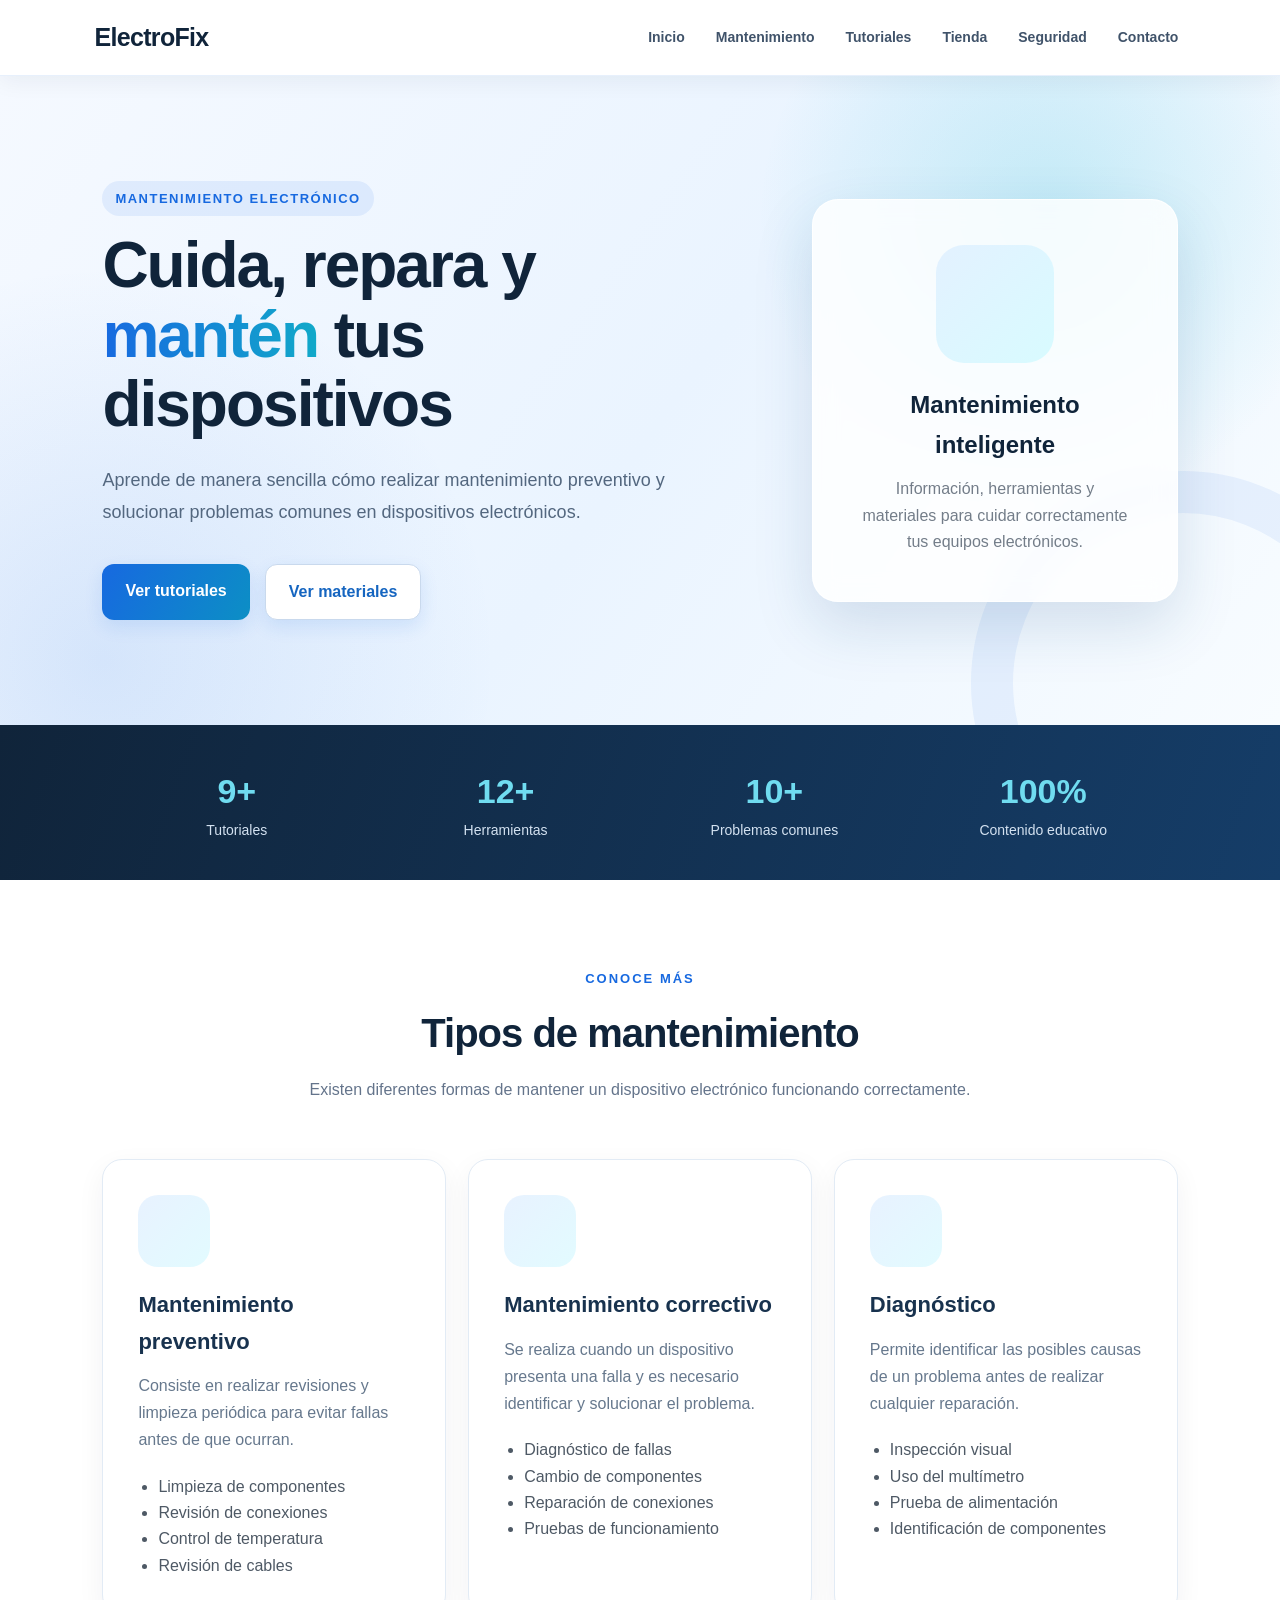
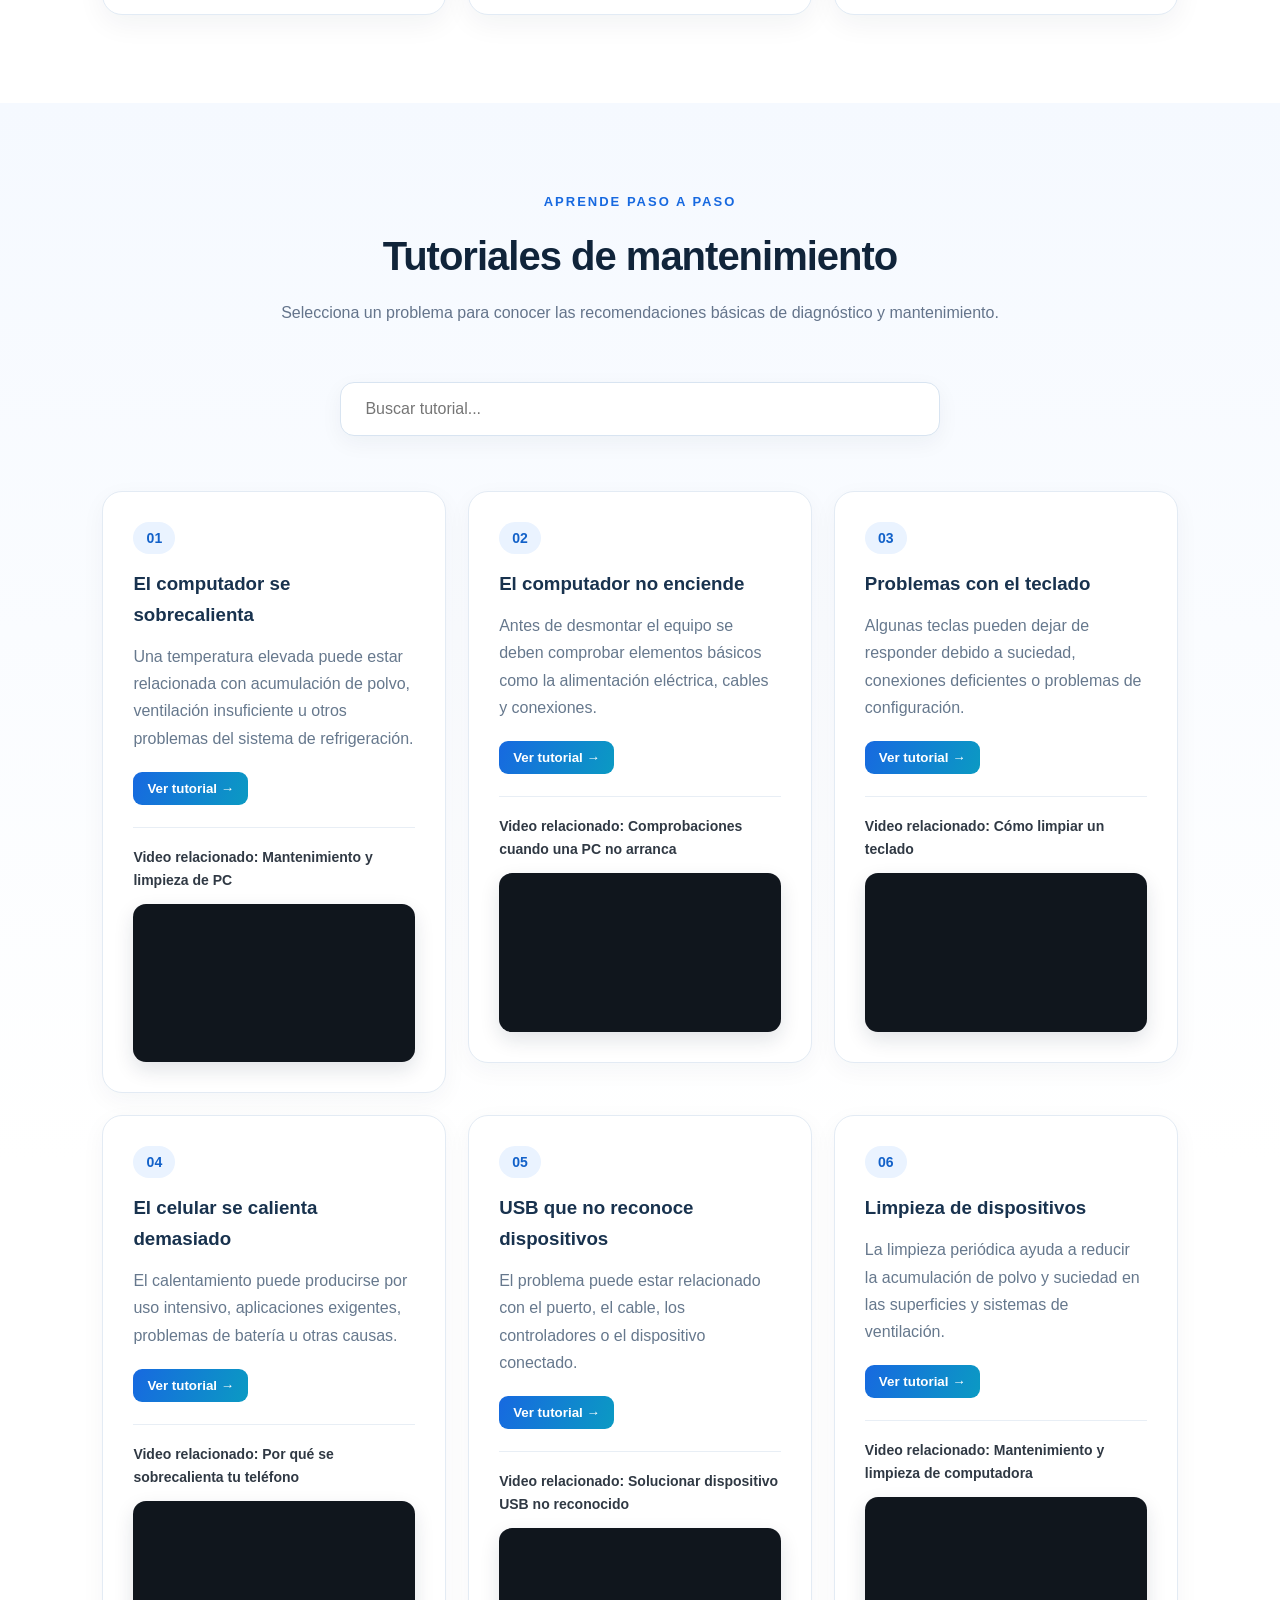
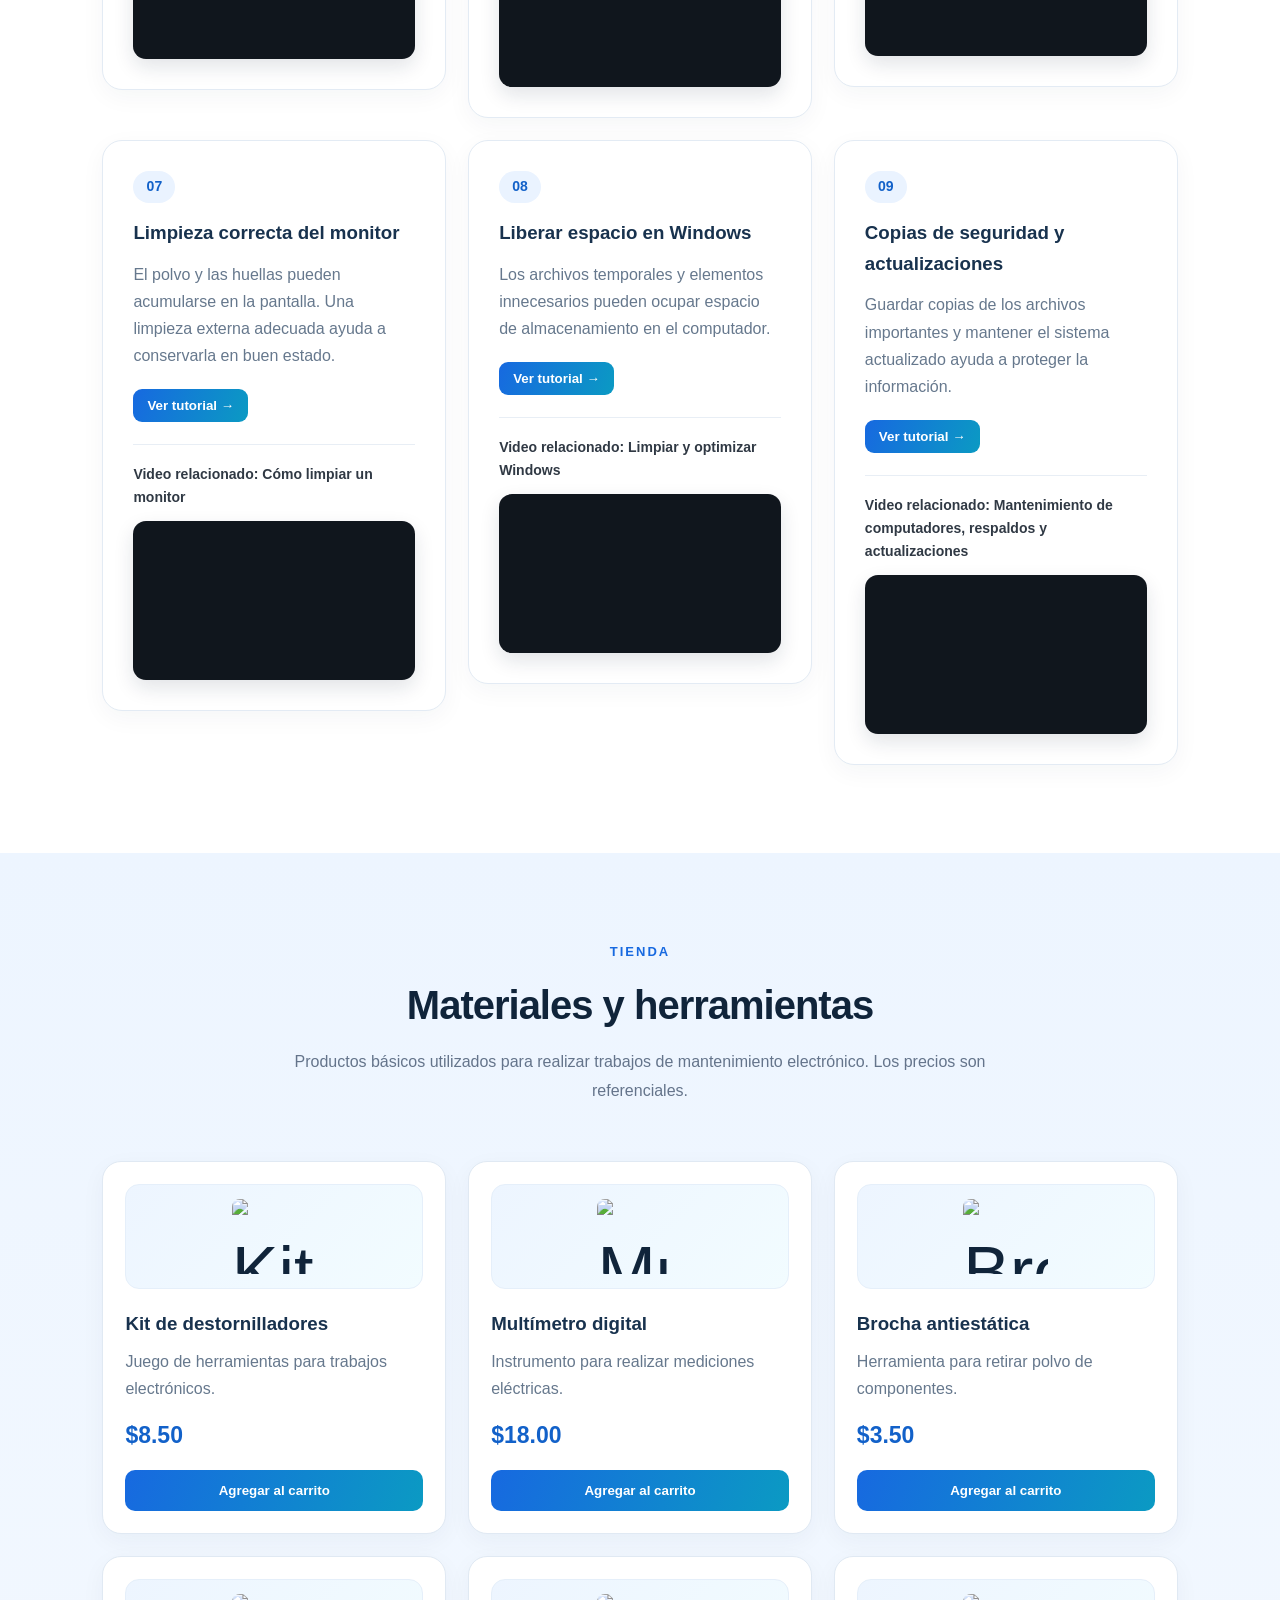
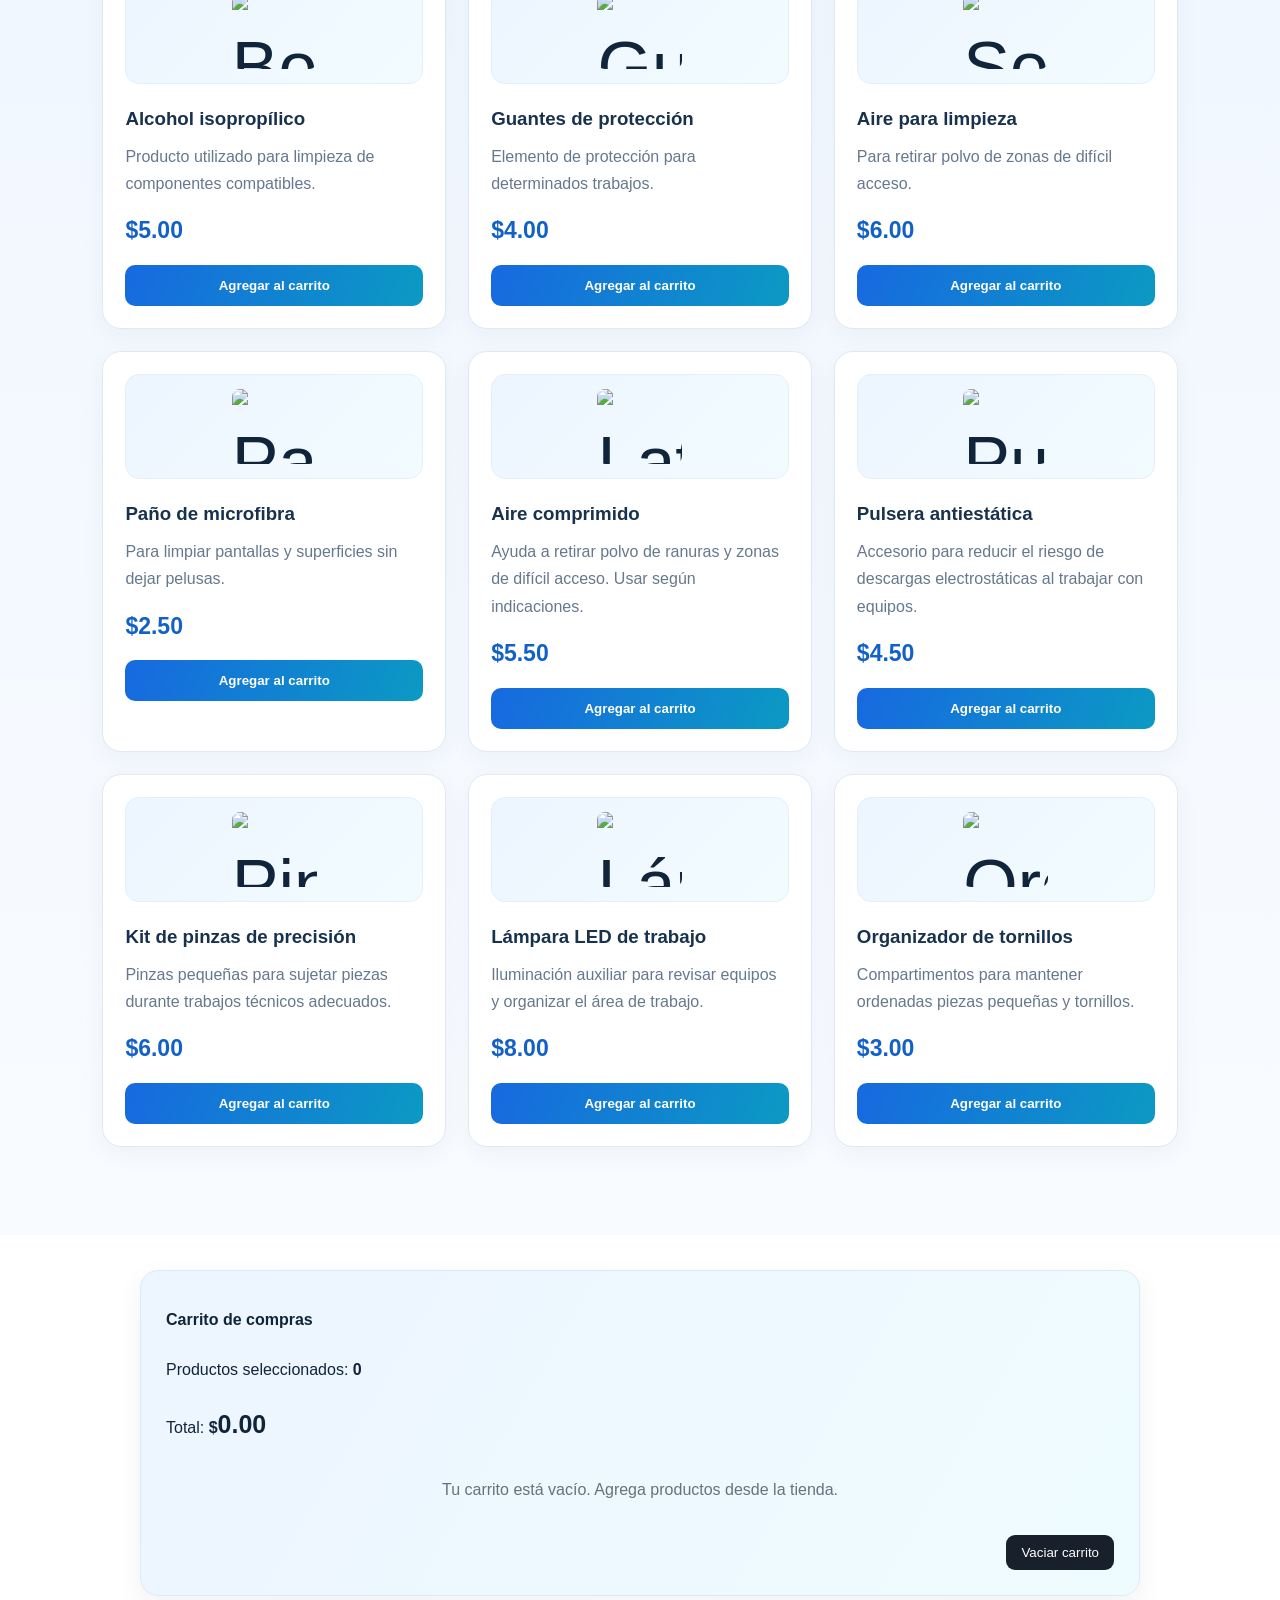
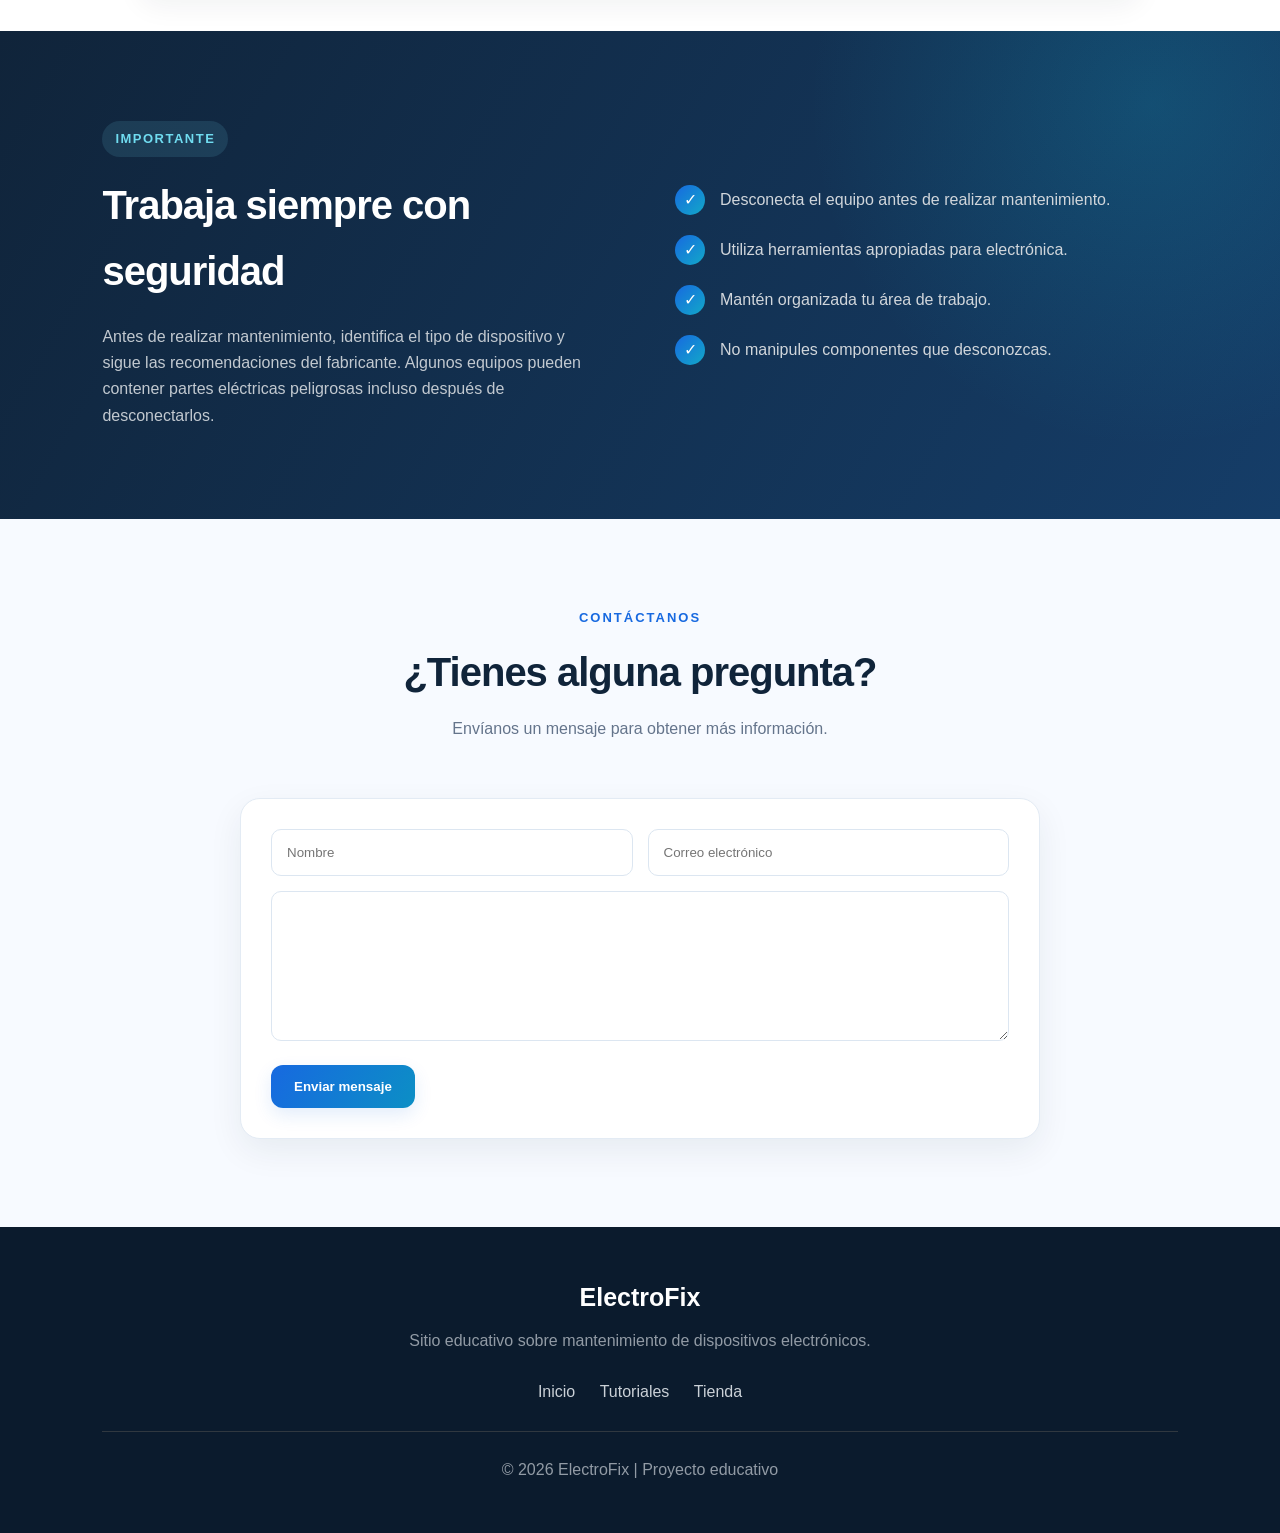
==== index.html @ e762c21e "Quitar emojis del contenido de ElectroFix" ====
<!DOCTYPE html>
<html lang="es">
<head>
 <meta charset="UTF-8">
 <meta name="viewport" content="width=device-width, initial-scale=1.0">
 <title>ElectroFix | Mantenimiento Electrónico</title>
 <link rel="stylesheet" href="ElectroFix.css">
</head>

<body>

 <!-- ENCABEZADO -->
 <header>
 <div class="logo">
 <span></span> ElectroFix
 </div>

 <nav>
 <a href="#inicio">Inicio</a>
 <a href="#mantenimiento">Mantenimiento</a>
 <a href="#tutoriales">Tutoriales</a>
 <a href="#tienda">Tienda</a>
 <a href="#seguridad">Seguridad</a>
 <a href="#contacto">Contacto</a>
 </nav>

 <button class="menu-btn" onclick="mostrarMenu()">☰</button>
 </header>


 <!-- INICIO -->
 <section id="inicio" class="hero">

 <div class="hero-text">
 <p class="etiqueta">MANTENIMIENTO ELECTRÓNICO</p>

 <h1>
 Cuida, repara y
 <span>mantén</span> tus dispositivos
 </h1>

 <p>
 Aprende de manera sencilla cómo realizar mantenimiento
 preventivo y solucionar problemas comunes en dispositivos
 electrónicos.
 </p>

 <div class="hero-buttons">
 <a href="#tutoriales" class="btn principal">
 Ver tutoriales
 </a>

 <a href="#tienda" class="btn secundario">
 Ver materiales
 </a>
 </div>
 </div>

 <div class="hero-card">
 <div class="device-icon"></div>
 <h3>Mantenimiento inteligente</h3>
 <p>
 Información, herramientas y materiales para cuidar
 correctamente tus equipos electrónicos.
 </p>
 </div>

 </section>


 <!-- ESTADÍSTICAS -->
 <section class="stats">

 <div>
 <strong>9+</strong>
 <p>Tutoriales</p>
 </div>

 <div>
 <strong>12+</strong>
 <p>Herramientas</p>
 </div>

 <div>
 <strong>10+</strong>
 <p>Problemas comunes</p>
 </div>

 <div>
 <strong>100%</strong>
 <p>Contenido educativo</p>
 </div>

 </section>


 <!-- MANTENIMIENTO -->
 <section id="mantenimiento" class="section">

 <div class="section-title">
 <p>CONOCE MÁS</p>
 <h2>Tipos de mantenimiento</h2>
 <span>
 Existen diferentes formas de mantener un dispositivo
 electrónico funcionando correctamente.
 </span>
 </div>

 <div class="cards">

 <article class="info-card">
 <div class="card-icon"></div>
 <h3>Mantenimiento preventivo</h3>
 <p>
 Consiste en realizar revisiones y limpieza periódica
 para evitar fallas antes de que ocurran.
 </p>

 <ul>
 <li>Limpieza de componentes</li>
 <li>Revisión de conexiones</li>
 <li>Control de temperatura</li>
 <li>Revisión de cables</li>
 </ul>
 </article>


 <article class="info-card">
 <div class="card-icon"></div>
 <h3>Mantenimiento correctivo</h3>
 <p>
 Se realiza cuando un dispositivo presenta una falla
 y es necesario identificar y solucionar el problema.
 </p>

 <ul>
 <li>Diagnóstico de fallas</li>
 <li>Cambio de componentes</li>
 <li>Reparación de conexiones</li>
 <li>Pruebas de funcionamiento</li>
 </ul>
 </article>


 <article class="info-card">
 <div class="card-icon"></div>
 <h3>Diagnóstico</h3>
 <p>
 Permite identificar las posibles causas de un problema
 antes de realizar cualquier reparación.
 </p>

 <ul>
 <li>Inspección visual</li>
 <li>Uso del multímetro</li>
 <li>Prueba de alimentación</li>
 <li>Identificación de componentes</li>
 </ul>
 </article>

 </div>

 </section>


 <!-- TUTORIALES -->
 <section id="tutoriales" class="section tutorials">

 <div class="section-title">
 <p>APRENDE PASO A PASO</p>
 <h2>Tutoriales de mantenimiento</h2>
 <span>
 Selecciona un problema para conocer las recomendaciones
 básicas de diagnóstico y mantenimiento.
 </span>
 </div>

 <div class="search-box">
 <input
 type="text"
 id="buscador"
 placeholder=" Buscar tutorial..."
 onkeyup="buscarTutorial()"
 >
 </div>


 <div class="tutorial-grid" id="tutorialGrid">

 <article class="tutorial">
 <div class="tutorial-number">01</div>
 <h3>El computador se sobrecalienta</h3>

 <p>
 Una temperatura elevada puede estar relacionada con
 acumulación de polvo, ventilación insuficiente u otros
 problemas del sistema de refrigeración.
 </p>

 <button onclick="mostrarTutorial(
 'Sobrecalentamiento',
 'Apaga y desconecta el equipo. Realiza una inspección visual de las rejillas de ventilación y elimina el polvo utilizando métodos adecuados. Verifica que los ventiladores funcionen correctamente. Si el problema continúa, es recomendable acudir a un técnico.'
 )">
 Ver tutorial →
 </button>

 <div class="tutorial-video">
 <h4>Video relacionado: Mantenimiento y limpieza de PC</h4>
 <div class="video-responsive">
 <iframe
 src="https://www.youtube-nocookie.com/embed/AiP11wDk7-8"
 title="Mantenimiento y limpieza de PC"
 loading="lazy"
 referrerpolicy="strict-origin-when-cross-origin"
 allow="accelerometer; autoplay; clipboard-write; encrypted-media; gyroscope; picture-in-picture; web-share"
 allowfullscreen>
 </iframe>
 </div>
 </div>
 </article>


 <article class="tutorial">
 <div class="tutorial-number">02</div>
 <h3>El computador no enciende</h3>

 <p>
 Antes de desmontar el equipo se deben comprobar
 elementos básicos como la alimentación eléctrica,
 cables y conexiones.
 </p>

 <button onclick="mostrarTutorial(
 'Equipo que no enciende',
 'Comprueba que el cable de alimentación esté correctamente conectado y que la fuente eléctrica funcione. Revisa las conexiones visibles. Si el dispositivo continúa sin encender, no manipules componentes internos conectados a la corriente y solicita asistencia técnica.'
 )">
 Ver tutorial →
 </button>

 <div class="tutorial-video">
 <h4>Video relacionado: Comprobaciones cuando una PC no arranca</h4>
 <div class="video-responsive">
 <iframe
 src="https://www.youtube-nocookie.com/embed/UaC3garK-Ew"
 title="Comprobaciones cuando una PC no arranca"
 loading="lazy"
 referrerpolicy="strict-origin-when-cross-origin"
 allow="accelerometer; autoplay; clipboard-write; encrypted-media; gyroscope; picture-in-picture; web-share"
 allowfullscreen>
 </iframe>
 </div>
 </div>
 </article>


 <article class="tutorial">
 <div class="tutorial-number">03</div>
 <h3>Problemas con el teclado</h3>

 <p>
 Algunas teclas pueden dejar de responder debido a
 suciedad, conexiones deficientes o problemas de
 configuración.
 </p>

 <button onclick="mostrarTutorial(
 'Problemas con el teclado',
 'Desconecta el teclado antes de limpiarlo. Utiliza aire adecuado para retirar partículas y revisa el cable o conexión. En teclados inalámbricos, comprueba las baterías. Si algunas teclas continúan sin funcionar, puede existir una falla interna.'
 )">
 Ver tutorial →
 </button>

 <div class="tutorial-video">
 <h4>Video relacionado: Cómo limpiar un teclado</h4>
 <div class="video-responsive">
 <iframe
 src="https://www.youtube-nocookie.com/embed/rM_NYDRWRVw"
 title="Cómo limpiar un teclado"
 loading="lazy"
 referrerpolicy="strict-origin-when-cross-origin"
 allow="accelerometer; autoplay; clipboard-write; encrypted-media; gyroscope; picture-in-picture; web-share"
 allowfullscreen>
 </iframe>
 </div>
 </div>
 </article>


 <article class="tutorial">
 <div class="tutorial-number">04</div>
 <h3>El celular se calienta demasiado</h3>

 <p>
 El calentamiento puede producirse por uso intensivo,
 aplicaciones exigentes, problemas de batería u otras
 causas.
 </p>

 <button onclick="mostrarTutorial(
 'Celular con temperatura elevada',
 'Cierra aplicaciones que no estés utilizando y deja que el dispositivo se enfríe. Evita utilizarlo mientras se encuentra conectado a una fuente de alimentación si está excesivamente caliente. Si el calentamiento se repite, solicita una revisión técnica.'
 )">
 Ver tutorial →
 </button>

 <div class="tutorial-video">
 <h4>Video relacionado: Por qué se sobrecalienta tu teléfono</h4>
 <div class="video-responsive">
 <iframe
 src="https://www.youtube-nocookie.com/embed/ZejWJQ3act8"
 title="Por qué se sobrecalienta tu teléfono"
 loading="lazy"
 referrerpolicy="strict-origin-when-cross-origin"
 allow="accelerometer; autoplay; clipboard-write; encrypted-media; gyroscope; picture-in-picture; web-share"
 allowfullscreen>
 </iframe>
 </div>
 </div>
 </article>


 <article class="tutorial">
 <div class="tutorial-number">05</div>
 <h3>USB que no reconoce dispositivos</h3>

 <p>
 El problema puede estar relacionado con el puerto,
 el cable, los controladores o el dispositivo conectado.
 </p>

 <button onclick="mostrarTutorial(
 'Puerto USB',
 'Prueba otro puerto y otro cable compatible. Comprueba si el sistema reconoce otros dispositivos. Revisa visualmente el puerto sin introducir objetos metálicos. Si el puerto presenta daños físicos, debe ser revisado por un técnico.'
 )">
 Ver tutorial →
 </button>

 <div class="tutorial-video">
 <h4>Video relacionado: Solucionar dispositivo USB no reconocido</h4>
 <div class="video-responsive">
 <iframe
 src="https://www.youtube-nocookie.com/embed/8VP0IxZxI2A"
 title="Solucionar dispositivo USB no reconocido"
 loading="lazy"
 referrerpolicy="strict-origin-when-cross-origin"
 allow="accelerometer; autoplay; clipboard-write; encrypted-media; gyroscope; picture-in-picture; web-share"
 allowfullscreen>
 </iframe>
 </div>
 </div>
 </article>


 <article class="tutorial">
 <div class="tutorial-number">06</div>
 <h3>Limpieza de dispositivos</h3>

 <p>
 La limpieza periódica ayuda a reducir la acumulación
 de polvo y suciedad en las superficies y sistemas
 de ventilación.
 </p>

 <button onclick="mostrarTutorial(
 'Limpieza electrónica',
 'Apaga y desconecta el dispositivo. Utiliza herramientas de limpieza apropiadas para electrónica y evita aplicar líquidos directamente sobre los componentes. Espera a que todo esté completamente seco antes de volver a conectar el equipo.'
 )">
 Ver tutorial →
 </button>

 <div class="tutorial-video">
 <h4>Video relacionado: Mantenimiento y limpieza de computadora</h4>
 <div class="video-responsive">
 <iframe
 src="https://www.youtube-nocookie.com/embed/VK4MquWx_a0"
 title="Mantenimiento y limpieza de computadora"
 loading="lazy"
 referrerpolicy="strict-origin-when-cross-origin"
 allow="accelerometer; autoplay; clipboard-write; encrypted-media; gyroscope; picture-in-picture; web-share"
 allowfullscreen>
 </iframe>
 </div>
 </div>
 </article>

 
 <article class="tutorial">
 <div class="tutorial-number">07</div>
 <h3>Limpieza correcta del monitor</h3>
 <p>El polvo y las huellas pueden acumularse en la pantalla. Una limpieza externa adecuada ayuda a conservarla en buen estado.</p>
 <button onclick="mostrarTutorial('Limpieza del monitor','Apaga el monitor y desconéctalo. Utiliza un paño de microfibra limpio y seco. Si necesitas un producto, usa uno indicado para pantallas y aplícalo primero sobre el paño, nunca directamente sobre el monitor. No presiones la pantalla ni utilices limpiadores domésticos fuertes.')">Ver tutorial →</button>
 <div class="tutorial-video">
 <h4>Video relacionado: Cómo limpiar un monitor</h4>
 <div class="video-responsive">
 <iframe src="https://www.youtube-nocookie.com/embed/Tf3nexvBeL0" title="Cómo limpiar un monitor" loading="lazy" referrerpolicy="strict-origin-when-cross-origin" allow="accelerometer; autoplay; clipboard-write; encrypted-media; gyroscope; picture-in-picture; web-share" allowfullscreen></iframe>
 </div>
 </div>
 </article>

 <article class="tutorial">
 <div class="tutorial-number">08</div>
 <h3>Liberar espacio en Windows</h3>
 <p>Los archivos temporales y elementos innecesarios pueden ocupar espacio de almacenamiento en el computador.</p>
 <button onclick="mostrarTutorial('Liberar espacio en Windows','Abre la configuración de Windows y entra en Sistema y Almacenamiento. Revisa las categorías antes de eliminar archivos y utiliza las opciones de limpieza recomendadas por el sistema. No borres carpetas ni documentos personales si no sabes para qué sirven.')">Ver tutorial →</button>
 <div class="tutorial-video">
 <h4>Video relacionado: Limpiar y optimizar Windows</h4>
 <div class="video-responsive">
 <iframe src="https://www.youtube-nocookie.com/embed/ywCOs4XyNgg" title="Limpiar y optimizar Windows" loading="lazy" referrerpolicy="strict-origin-when-cross-origin" allow="accelerometer; autoplay; clipboard-write; encrypted-media; gyroscope; picture-in-picture; web-share" allowfullscreen></iframe>
 </div>
 </div>
 </article>

 <article class="tutorial">
 <div class="tutorial-number">09</div>
 <h3>Copias de seguridad y actualizaciones</h3>
 <p>Guardar copias de los archivos importantes y mantener el sistema actualizado ayuda a proteger la información.</p>
 <button onclick="mostrarTutorial('Copias de seguridad y actualizaciones','Guarda una copia de tus documentos importantes en un dispositivo externo o servicio de almacenamiento confiable. Comprueba que puedas abrir los archivos respaldados. Para actualizar Windows, utiliza Windows Update y evita descargar actualizaciones desde páginas desconocidas.')">Ver tutorial →</button>
 <div class="tutorial-video">
 <h4>Video relacionado: Mantenimiento de computadores, respaldos y actualizaciones</h4>
 <div class="video-responsive">
 <iframe src="https://www.youtube-nocookie.com/embed/JhFCMf1f4gs" title="Mantenimiento de computadores, respaldos y actualizaciones" loading="lazy" referrerpolicy="strict-origin-when-cross-origin" allow="accelerometer; autoplay; clipboard-write; encrypted-media; gyroscope; picture-in-picture; web-share" allowfullscreen></iframe>
 </div>
 </div>
 </article>

 </div>

 </section>


 <!-- TIENDA -->
 <section id="tienda" class="section shop">

 <div class="section-title">
 <p>TIENDA</p>
 <h2>Materiales y herramientas</h2>
 <span>
 Productos básicos utilizados para realizar trabajos de mantenimiento electrónico. Los precios son referenciales.
 </span>
 </div>

 <div class="products">

 <article class="product">
 <div class="product-image"><img src="https://images-na.ssl-images-amazon.com/images/I/717yTPD2rvL.jpg" alt="Kit de destornilladores de precisión" loading="lazy"></div>
 <h3>Kit de destornilladores</h3>
 <p>Juego de herramientas para trabajos electrónicos.</p>
 <strong>$8.50</strong>
 <button onclick="agregarCarrito('Kit de destornilladores', 8.50)">
 Agregar al carrito
 </button>
 </article>


 <article class="product">
 <div class="product-image"><img src="https://intertechna.se/cdn/shop/files/F-15b-plus-fluke.jpg?v=1763647175&width=1024" alt="Multímetro digital" loading="lazy"></div>
 <h3>Multímetro digital</h3>
 <p>Instrumento para realizar mediciones eléctricas.</p>
 <strong>$18.00</strong>
 <button onclick="agregarCarrito('Multímetro digital', 18)">
 Agregar al carrito
 </button>
 </article>


 <article class="product">
 <div class="product-image"><img src="https://cdn.shopify.com/s/files/1/0081/9537/5185/files/iRnDR52klhIRd3Hd.jpg?v=1781722727" alt="Brochas para limpieza antiestática" loading="lazy"></div>
 <h3>Brocha antiestática</h3>
 <p>Herramienta para retirar polvo de componentes.</p>
 <strong>$3.50</strong>
 <button onclick="agregarCarrito('Brocha antiestática', 3.50)">
 Agregar al carrito
 </button>
 </article>


 <article class="product">
 <div class="product-image"><img src="https://i5.walmartimages.com/asr/2817e047-9904-4c01-a230-671fea55b45c.53a3b6e0d2ed9224360b074e2bfdef80.jpeg" alt="Botella de alcohol isopropílico para electrónica" loading="lazy"></div>
 <h3>Alcohol isopropílico</h3>
 <p>Producto utilizado para limpieza de componentes compatibles.</p>
 <strong>$5.00</strong>
 <button onclick="agregarCarrito('Alcohol isopropílico', 5)">
 Agregar al carrito
 </button>
 </article>


 <article class="product">
 <div class="product-image"><img src="https://luxtom.pl/hpeciai/ab19f1de426dc8d14c544b02e1a8444e/pol_pl_Rekawice-nitrylowe-super-grube-L-50szt-3373_3.webp" alt="Guante de protección negro" loading="lazy"></div>
 <h3>Guantes de protección</h3>
 <p>Elemento de protección para determinados trabajos.</p>
 <strong>$4.00</strong>
 <button onclick="agregarCarrito('Guantes de protección', 4)">
 Agregar al carrito
 </button>
 </article>


 <article class="product">
 <div class="product-image"><img src="https://koonie.co/cdn/shop/files/01.jpg?v=1685591297" alt="Soplador eléctrico para limpieza de equipos" loading="lazy"></div>
 <h3>Aire para limpieza</h3>
 <p>Para retirar polvo de zonas de difícil acceso.</p>
 <strong>$6.00</strong>
 <button onclick="agregarCarrito('Aire para limpieza', 6)">
 Agregar al carrito
 </button>
 </article>

 
 <article class="product">
 <div class="product-image"><img src="https://therapyclean.com/cdn/shop/files/WhiteTowel_2500x.png?v=1696603756" alt="Paño blanco de microfibra" loading="lazy"></div>
 <h3>Paño de microfibra</h3>
 <p>Para limpiar pantallas y superficies sin dejar pelusas.</p>
 <strong>$2.50</strong>
 <button onclick="agregarCarrito('Paño de microfibra', 2.50)">Agregar al carrito</button>
 </article>
 <article class="product">
 <div class="product-image"><img src="https://multimedia.bbycastatic.ca/multimedia/products/1500x1500/193/19334/19334249_3.jpg" alt="Lata de aire comprimido para limpieza electrónica" loading="lazy"></div>
 <h3>Aire comprimido</h3>
 <p>Ayuda a retirar polvo de ranuras y zonas de difícil acceso. Usar según indicaciones.</p>
 <strong>$5.50</strong>
 <button onclick="agregarCarrito('Aire comprimido', 5.50)">Agregar al carrito</button>
 </article>
 <article class="product">
 <div class="product-image"><img src="https://ph.element14.com/productimages/large/en_GB/4551541-40.jpg" alt="Pulsera antiestática con cable y pinza" loading="lazy"></div>
 <h3>Pulsera antiestática</h3>
 <p>Accesorio para reducir el riesgo de descargas electrostáticas al trabajar con equipos.</p>
 <strong>$4.50</strong>
 <button onclick="agregarCarrito('Pulsera antiestática', 4.50)">Agregar al carrito</button>
 </article>
 <article class="product">
 <div class="product-image"><img src="https://media.hornbach.de/mp/packshot/ce61b180-70f9-4273-bbd7-e2d28a725ad0?size=1400" alt="Pinzas metálicas de precisión" loading="lazy"></div>
 <h3>Kit de pinzas de precisión</h3>
 <p>Pinzas pequeñas para sujetar piezas durante trabajos técnicos adecuados.</p>
 <strong>$6.00</strong>
 <button onclick="agregarCarrito('Kit de pinzas de precisión', 6.00)">Agregar al carrito</button>
 </article>
 <article class="product">
 <div class="product-image"><img src="https://www.superbrightleds.com/media/catalog/product/r/l/rlwl-50k25-store2.jpg" alt="Lámpara LED portátil de trabajo" loading="lazy"></div>
 <h3>Lámpara LED de trabajo</h3>
 <p>Iluminación auxiliar para revisar equipos y organizar el área de trabajo.</p>
 <strong>$8.00</strong>
 <button onclick="agregarCarrito('Lámpara LED de trabajo', 8.00)">Agregar al carrito</button>
 </article>
 <article class="product">
 <div class="product-image"><img src="https://images-na.ssl-images-amazon.com/images/I/717yTPD2rvL.jpg" alt="Organizador de herramientas y tornillos" loading="lazy"></div>
 <h3>Organizador de tornillos</h3>
 <p>Compartimentos para mantener ordenadas piezas pequeñas y tornillos.</p>
 <strong>$3.00</strong>
 <button onclick="agregarCarrito('Organizador de tornillos', 3.00)">Agregar al carrito</button>
 </article>
</div>

 </section>


 <!-- CARRITO -->
 <section class="cart-section">

 <div class="cart">

 <div>
 <span></span>
 <strong>Carrito de compras</strong>
 </div>

 <p>
 Productos seleccionados:
 <b id="cantidad">0</b>
 </p>

 <p>
 Total:
 <b>$<span id="total">0.00</span></b>
 </p>

 <div id="listaCarrito" class="cart-items" aria-live="polite">
 <p class="cart-empty">Tu carrito está vacío. Agrega productos desde la tienda.</p>
 </div>

 <button onclick="vaciarCarrito()">
 Vaciar carrito
 </button>

 </div>

 </section>


 <!-- SEGURIDAD -->
 <section id="seguridad" class="security">

 <div class="security-content">

 <div>
 <p class="etiqueta">IMPORTANTE</p>
 <h2>Trabaja siempre con seguridad</h2>

 <p>
 Antes de realizar mantenimiento, identifica el tipo
 de dispositivo y sigue las recomendaciones del
 fabricante. Algunos equipos pueden contener partes
 eléctricas peligrosas incluso después de desconectarlos.
 </p>
 </div>

 <div class="security-list">

 <div>
 <span>✓</span>
 <p>Desconecta el equipo antes de realizar mantenimiento.</p>
 </div>

 <div>
 <span>✓</span>
 <p>Utiliza herramientas apropiadas para electrónica.</p>
 </div>

 <div>
 <span>✓</span>
 <p>Mantén organizada tu área de trabajo.</p>
 </div>

 <div>
 <span>✓</span>
 <p>No manipules componentes que desconozcas.</p>
 </div>

 </div>

 </div>

 </section>


 <!-- CONTACTO -->
 <section id="contacto" class="section contact">

 <div class="section-title">
 <p>CONTÁCTANOS</p>
 <h2>¿Tienes alguna pregunta?</h2>
 <span>
 Envíanos un mensaje para obtener más información.
 </span>
 </div>

 <form onsubmit="enviarFormulario(event)">

 <div class="form-row">
 <input type="text" id="nombre" placeholder="Nombre" required>
 <input type="email" id="email" placeholder="Correo electrónico" required>
 </div>

 <textarea
 id="mensaje"
 placeholder="Escribe tu mensaje..."
 required>
 </textarea>

 <button class="btn principal" type="submit">
 Enviar mensaje
 </button>

 </form>

 </section>


 <!-- MODAL TUTORIAL -->
 <div id="modal" class="modal">

 <div class="modal-content">

 <button class="close" onclick="cerrarTutorial()">×</button>

 <span class="modal-icon"></span>

 <h2 id="modalTitulo">Tutorial</h2>

 <p id="modalTexto"></p>

 <button class="btn principal" onclick="cerrarTutorial()">
 Entendido
 </button>

 </div>

 </div>


 <!-- VISOR DE IMÁGENES DE PRODUCTOS -->
 <div id="visorProducto" class="visor-producto" role="dialog" aria-modal="true" aria-label="Imagen ampliada del producto" onclick="cerrarImagenProducto(event)">
 <div class="visor-producto-contenido">
 <button type="button" class="visor-cerrar" aria-label="Cerrar imagen" onclick="cerrarImagenProducto(event, true)">×</button>
 <img id="imagenAmpliada" src="" alt="">
 <p id="nombreImagenProducto"></p>
 </div>
 </div>

 <!-- PIE DE PÁGINA -->
 <footer>

 <div class="footer-logo">
 ElectroFix
 </div>

 <p>
 Sitio educativo sobre mantenimiento de dispositivos electrónicos.
 </p>

 <div class="footer-links">
 <a href="#inicio">Inicio</a>
 <a href="#tutoriales">Tutoriales</a>
 <a href="#tienda">Tienda</a>
 </div>

 <hr>

 <p>
 © 2026 ElectroFix | Proyecto educativo
 </p>

 </footer>


 <script src="ElectroFix.js"></script>

</body>
</html>
---- ElectroFix.css ----
* {
    margin: 0;
    padding: 0;
    box-sizing: border-box;
}

html {
    scroll-behavior: smooth;
}

body {
    font-family: Arial, Helvetica, sans-serif;
    background: #f5f7fa;
    color: #18202b;
    line-height: 1.6;
}


/* ================= HEADER ================= */

header {
    width: 100%;
    height: 75px;
    background: white;
    display: flex;
    align-items: center;
    justify-content: space-between;
    padding: 0 7%;
    position: sticky;
    top: 0;
    z-index: 1000;
    box-shadow: 0 2px 15px rgba(0,0,0,.08);
}

.logo {
    font-size: 25px;
    font-weight: bold;
}

.logo span {
    margin-right: 5px;
}

nav {
    display: flex;
    gap: 25px;
}

nav a {
    text-decoration: none;
    color: #303944;
    font-size: 14px;
    font-weight: bold;
    transition: .3s;
}

nav a:hover {
    color: #1565c0;
}

.menu-btn {
    display: none;
    border: none;
    background: transparent;
    font-size: 25px;
}


/* ================= HERO ================= */

.hero {
    min-height: 650px;
    padding: 90px 8%;
    display: flex;
    align-items: center;
    justify-content: space-between;
    gap: 60px;
    background: linear-gradient(135deg, #eef5ff, #ffffff);
}

.hero-text {
    max-width: 650px;
}

.etiqueta {
    color: #1565c0;
    font-size: 13px;
    font-weight: bold;
    letter-spacing: 2px;
    margin-bottom: 15px;
}

.hero h1 {
    font-size: 58px;
    line-height: 1.08;
    margin-bottom: 25px;
}

.hero h1 span {
    color: #1565c0;
}

.hero-text > p:not(.etiqueta) {
    color: #68717d;
    font-size: 18px;
    max-width: 570px;
}

.hero-buttons {
    margin-top: 35px;
    display: flex;
    gap: 15px;
}

.btn {
    display: inline-block;
    border: none;
    padding: 13px 25px;
    border-radius: 8px;
    text-decoration: none;
    cursor: pointer;
    font-weight: bold;
    transition: .3s;
}

.principal {
    background: #1565c0;
    color: white;
}

.principal:hover {
    background: #0d47a1;
    transform: translateY(-2px);
}

.secundario {
    background: white;
    color: #1565c0;
    border: 1px solid #d5dce5;
}

.secundario:hover {
    background: #f0f5fb;
}

.hero-card {
    width: 370px;
    min-height: 330px;
    background: white;
    border-radius: 20px;
    padding: 45px;
    box-shadow: 0 20px 50px rgba(0,0,0,.1);
    text-align: center;
}

.device-icon {
    font-size: 85px;
    margin-bottom: 20px;
}

.hero-card h3 {
    font-size: 24px;
    margin-bottom: 12px;
}

.hero-card p {
    color: #737d89;
}


/* ================= STATS ================= */

.stats {
    display: grid;
    grid-template-columns: repeat(4, 1fr);
    background: #17202b;
    color: white;
    padding: 35px 8%;
    text-align: center;
}

.stats strong {
    font-size: 30px;
}

.stats p {
    color: #b9c2cc;
}


/* ================= SECCIONES ================= */

.section {
    padding: 100px 8%;
}

.section-title {
    text-align: center;
    max-width: 750px;
    margin: 0 auto 55px;
}

.section-title p {
    color: #1565c0;
    font-size: 13px;
    font-weight: bold;
    letter-spacing: 2px;
}

.section-title h2 {
    font-size: 40px;
    margin: 10px 0;
}

.section-title span {
    color: #707a86;
}


/* ================= CARDS ================= */

.cards {
    display: grid;
    grid-template-columns: repeat(3, 1fr);
    gap: 25px;
}

.info-card {
    background: white;
    padding: 35px;
    border-radius: 15px;
    box-shadow: 0 5px 25px rgba(0,0,0,.06);
    border: 1px solid #e9edf2;
    transition: .3s;
}

.info-card:hover {
    transform: translateY(-8px);
}

.card-icon {
    font-size: 45px;
    margin-bottom: 20px;
}

.info-card h3 {
    font-size: 22px;
    margin-bottom: 12px;
}

.info-card p {
    color: #68717d;
}

.info-card ul {
    margin-top: 20px;
    padding-left: 20px;
    color: #4e5965;
}


/* ================= TUTORIALES ================= */

.tutorials {
    background: white;
}

.search-box {
    max-width: 600px;
    margin: 0 auto 40px;
}

.search-box input {
    width: 100%;
    padding: 16px 20px;
    border: 1px solid #dce2e8;
    border-radius: 10px;
    outline: none;
    font-size: 16px;
}

.search-box input:focus {
    border-color: #1565c0;
}

.tutorial-grid {
    display: grid;
    grid-template-columns: repeat(3, 1fr);
    gap: 25px;
}

.tutorial {
    padding: 30px;
    border: 1px solid #e5e9ee;
    border-radius: 15px;
    transition: .3s;
}

.tutorial:hover {
    box-shadow: 0 10px 30px rgba(0,0,0,.08);
    transform: translateY(-5px);
}

.tutorial-number {
    font-size: 14px;
    color: #1565c0;
    font-weight: bold;
    margin-bottom: 15px;
}

.tutorial h3 {
    margin-bottom: 12px;
}

.tutorial p {
    color: #6d7783;
    margin-bottom: 20px;
}

.tutorial button {
    border: none;
    background: none;
    color: #1565c0;
    font-weight: bold;
    cursor: pointer;
}


/* VIDEOS DE YOUTUBE EN LOS TUTORIALES */
.tutorial-video {
    margin-top: 22px;
    padding-top: 18px;
    border-top: 1px solid #e5e9ee;
}
.tutorial-video h4 {
    font-size: 14px;
    margin-bottom: 12px;
    color: #303944;
}
.video-responsive {
    position: relative;
    width: 100%;
    aspect-ratio: 16 / 9;
    overflow: hidden;
    border-radius: 10px;
    background: #10161d;
}
.video-responsive iframe {
    position: absolute;
    inset: 0;
    width: 100%;
    height: 100%;
    border: 0;
}

/* ================= TIENDA ================= */

.shop {
    background: #f5f7fa;
}

.products {
    display: grid;
    grid-template-columns: repeat(3, 1fr);
    gap: 25px;
}

.product {
    background: white;
    padding: 25px;
    border-radius: 15px;
    border: 1px solid #e5e9ee;
    transition: .3s;
}

.product:hover {
    transform: translateY(-5px);
    box-shadow: 0 10px 25px rgba(0,0,0,.08);
}

.product-image {
    height: 160px;
    background: #eef4fa;
    border-radius: 10px;
    display: flex;
    align-items: center;
    justify-content: center;
    font-size: 70px;
    margin-bottom: 20px;
}

/* Imágenes de productos compactas y centradas */
.product-image {
    height: 105px;
    padding: 10px;
    overflow: hidden;
}
.product-image img {
    display: block;
    width: 100%;
    height: 100%;
    max-width: 85px;
    max-height: 75px;
    margin: auto;
    object-fit: contain;
    border-radius: 8px;
}


.product h3 {
    margin-bottom: 8px;
}

.product p {
    color: #727c87;
    min-height: 50px;
}

.product strong {
    display: block;
    font-size: 23px;
    margin: 15px 0;
}

.product button {
    width: 100%;
    padding: 12px;
    border: none;
    border-radius: 8px;
    background: #1565c0;
    color: white;
    font-weight: bold;
    cursor: pointer;
}

.product button:hover {
    background: #0d47a1;
}


/* ================= CARRITO ================= */

.cart-section {
    padding: 35px 8%;
    background: white;
}

.cart {
    max-width: 1000px;
    margin: auto;
    display: flex;
    justify-content: space-between;
    align-items: center;
    gap: 20px;
    padding: 25px;
    border-radius: 12px;
    background: #eef5ff;
}

.cart span {
    font-size: 25px;
}

.cart button {
    border: none;
    padding: 10px 15px;
    border-radius: 7px;
    cursor: pointer;
}


/* DETALLE DE PRODUCTOS DEL CARRITO */
.cart-section .cart {
    flex-direction: column;
    align-items: stretch;
}
.cart-items {
    display: flex;
    flex-direction: column;
    gap: 10px;
    width: 100%;
}
.cart-empty {
    color: #68717d;
    text-align: center;
    padding: 12px;
}
.cart-item {
    display: grid;
    grid-template-columns: minmax(0, 1fr) auto auto;
    align-items: center;
    gap: 16px;
    padding: 14px;
    background: white;
    border: 1px solid #dce5ef;
    border-radius: 9px;
}
.cart-item-info {
    display: flex;
    flex-direction: column;
    gap: 3px;
}
.cart-item-info span {
    color: #68717d;
    font-size: 14px;
}
.cart-subtotal { white-space: nowrap; }
.cart-section .cart .cart-remove {
    background: #feecec;
    color: #b42318;
}
.cart-section .cart > button {
    align-self: flex-end;
    background: #17202b;
    color: white;
}
@media (max-width: 600px) {
    .cart-item { grid-template-columns: 1fr auto; }
    .cart-item-info { grid-column: 1 / -1; }
}

/* ================= SEGURIDAD ================= */

.security {
    background: #17202b;
    color: white;
    padding: 90px 8%;
}

.security-content {
    max-width: 1100px;
    margin: auto;
    display: grid;
    grid-template-columns: 1fr 1fr;
    gap: 70px;
    align-items: center;
}

.security h2 {
    font-size: 40px;
    margin-bottom: 20px;
}

.security-content > div > p:not(.etiqueta) {
    color: #c2c9d0;
}

.security-list {
    display: flex;
    flex-direction: column;
    gap: 20px;
}

.security-list div {
    display: flex;
    gap: 15px;
    align-items: center;
}

.security-list span {
    background: #1565c0;
    width: 30px;
    height: 30px;
    display: flex;
    justify-content: center;
    align-items: center;
    border-radius: 50%;
}

.security-list p {
    color: #d1d6db;
}


/* ================= CONTACTO ================= */

.contact {
    background: white;
}

form {
    max-width: 800px;
    margin: auto;
}

.form-row {
    display: grid;
    grid-template-columns: 1fr 1fr;
    gap: 15px;
}

input,
textarea {
    width: 100%;
    padding: 15px;
    margin-bottom: 15px;
    border: 1px solid #d9dfe5;
    border-radius: 8px;
    font-family: inherit;
    outline: none;
}

textarea {
    height: 150px;
    resize: vertical;
}

input:focus,
textarea:focus {
    border-color: #1565c0;
}


/* ================= MODAL ================= */

.modal {
    display: none;
    position: fixed;
    inset: 0;
    background: rgba(0,0,0,.6);
    z-index: 2000;
    justify-content: center;
    align-items: center;
    padding: 20px;
}

.modal-content {
    background: white;
    max-width: 550px;
    width: 100%;
    padding: 40px;
    border-radius: 18px;
    position: relative;
}

.close {
    position: absolute;
    right: 20px;
    top: 15px;
    background: none;
    border: none;
    font-size: 30px;
    cursor: pointer;
}

.modal-icon {
    font-size: 45px;
}

.modal-content h2 {
    margin: 15px 0;
}

.modal-content p {
    color: #68717d;
    margin-bottom: 25px;
}


/* ================= FOOTER ================= */

footer {
    background: #10161d;
    color: white;
    padding: 50px 8%;
    text-align: center;
}

.footer-logo {
    font-size: 25px;
    font-weight: bold;
    margin-bottom: 10px;
}

footer > p {
    color: #929ba5;
}

.footer-links {
    margin: 25px 0;
}

.footer-links a {
    color: #cbd1d7;
    text-decoration: none;
    margin: 0 10px;
}

footer hr {
    border: none;
    border-top: 1px solid #303840;
    margin: 25px 0;
}


/* ================= RESPONSIVE ================= */

@media (max-width: 900px) {

    nav {
        display: none;
    }

    .menu-btn {
        display: block;
    }

    .hero {
        flex-direction: column;
        text-align: center;
    }

    .hero h1 {
        font-size: 45px;
    }

    .hero-buttons {
        justify-content: center;
    }

    .cards,
    .tutorial-grid,
    .products {
        grid-template-columns: repeat(2, 1fr);
    }

    .stats {
        grid-template-columns: repeat(2, 1fr);
        gap: 25px;
    }

    .security-content {
        grid-template-columns: 1fr;
    }
}


@media (max-width: 600px) {

    .hero {
        padding: 60px 6%;
    }

    .hero h1 {
        font-size: 38px;
    }

    .hero-card {
        width: 100%;
    }

    .cards,
    .tutorial-grid,
    .products,
    .form-row {
        grid-template-columns: 1fr;
    }

    .section {
        padding: 70px 6%;
    }

    .section-title h2 {
        font-size: 32px;
    }

    .stats {
        grid-template-columns: 1fr 1fr;
        padding: 30px 5%;
    }

    .cart {
        flex-direction: column;
        text-align: center;
    }
}


/* VISOR DE IMÁGENES AMPLIADAS DE LA TIENDA */
.imagen-ampliable {
    cursor: zoom-in;
}
.imagen-ampliable:focus-visible {
    outline: 3px solid #1565c0;
    outline-offset: 4px;
}
.visor-producto {
    display: none;
    position: fixed;
    inset: 0;
    z-index: 3000;
    background: rgba(10, 16, 24, .88);
    align-items: center;
    justify-content: center;
    padding: 24px;
}
.visor-producto-contenido {
    position: relative;
    width: min( min(760px, 94vw), 760px);
    max-height: 90vh;
    background: #fff;
    border-radius: 14px;
    padding: 28px;
    display: flex;
    flex-direction: column;
    align-items: center;
    gap: 14px;
}
.visor-producto-contenido img {
    display: block;
    max-width: 100%;
    max-height: 72vh;
    width: auto;
    height: auto;
    object-fit: contain;
}
.visor-producto-contenido p {
    font-weight: bold;
    color: #18202b;
    text-align: center;
}
.visor-cerrar {
    position: absolute;
    top: 6px;
    right: 12px;
    border: 0;
    background: #eef2f6;
    color: #18202b;
    width: 36px;
    height: 36px;
    border-radius: 50%;
    font-size: 26px;
    cursor: pointer;
}


/* ===== REDISEÑO VISUAL ELECTROFIX ===== */
:root {
    --ef-ink: #10243a;
    --ef-blue: #1769e0;
    --ef-cyan: #12b8d5;
    --ef-muted: #64748b;
    --ef-soft: #f2f7fd;
    --ef-shadow: 0 16px 38px rgba(16, 36, 58, .10);
}
html { scroll-behavior: smooth; scroll-padding-top: 90px; }
body {
    color: var(--ef-ink);
    background: #fff;
    font-family: "Segoe UI", Arial, sans-serif;
    line-height: 1.65;
}
header {
    position: sticky;
    top: 0;
    z-index: 1500;
    min-height: 76px;
    padding: 14px 7%;
    background: rgba(255,255,255,.94);
    backdrop-filter: blur(14px);
    border-bottom: 1px solid rgba(23,105,224,.10);
    box-shadow: 0 5px 22px rgba(16,36,58,.06);
}
.logo { color: var(--ef-ink); font-size: 25px; letter-spacing: -.7px; }
.logo span { color: #f5a623; filter: drop-shadow(0 3px 7px rgba(245,166,35,.3)); }
nav { gap: 7px; }
nav a {
    color: #40536a;
    font-size: 14px;
    font-weight: 650;
    padding: 9px 12px;
    border-radius: 9px;
    transition: .2s ease;
}
nav a:hover { color: var(--ef-blue); background: #edf5ff; }
.menu-btn {
    border: 0;
    color: white;
    background: var(--ef-blue);
    border-radius: 10px;
    padding: 8px 12px;
}
.hero {
    position: relative;
    overflow: hidden;
    padding: 105px 8%;
    min-height: 570px;
    background:
      radial-gradient(circle at 82% 22%, rgba(18,184,213,.20), transparent 25%),
      radial-gradient(circle at 8% 90%, rgba(23,105,224,.12), transparent 30%),
      linear-gradient(125deg, #f5f9ff 0%, #eaf4ff 52%, #f8fcff 100%);
}
.hero:after {
    content: "";
    position: absolute;
    width: 340px;
    height: 340px;
    right: -115px;
    bottom: -170px;
    border: 42px solid rgba(23,105,224,.07);
    border-radius: 50%;
    pointer-events: none;
}
.etiqueta {
    display: inline-block;
    color: var(--ef-blue);
    background: rgba(23,105,224,.09);
    padding: 7px 13px;
    border-radius: 30px;
    letter-spacing: 1.5px;
}
.hero h1 {
    color: #10243a;
    font-size: clamp(38px, 5vw, 64px);
    letter-spacing: -2px;
    line-height: 1.08;
}
.hero h1 span {
    color: var(--ef-blue);
    background: linear-gradient(90deg, #1769e0, #11a9c9);
    -webkit-background-clip: text;
    background-clip: text;
    -webkit-text-fill-color: transparent;
}
.hero-text > p:not(.etiqueta) { color: #53677f; line-height: 1.8; }
.btn { border-radius: 12px; padding: 14px 23px; box-shadow: 0 7px 18px rgba(23,105,224,.12); }
.principal { background: linear-gradient(120deg, #1769e0, #0c8fc5); }
.secundario { border: 1px solid #c9d9ed; }
.hero-card {
    position: relative;
    z-index: 1;
    border: 1px solid rgba(255,255,255,.9);
    background: rgba(255,255,255,.82);
    backdrop-filter: blur(12px);
    box-shadow: 0 24px 60px rgba(23,72,130,.15);
    border-radius: 26px;
}
.device-icon {
    display: grid;
    place-items: center;
    width: 118px;
    height: 118px;
    margin: 0 auto 22px;
    border-radius: 28px;
    background: linear-gradient(135deg, #e3f1ff, #d8fbff);
}
.stats {
    background: linear-gradient(110deg, #10243a, #153d68);
    padding-top: 30px;
    padding-bottom: 30px;
}
.stats > div { padding: 8px 12px; }
.stats strong { color: #70dcf0; font-size: 34px; }
.stats p { color: #d3e1f0; font-size: 14px; }
.section { padding-top: 88px; padding-bottom: 88px; }
.section-title p { color: var(--ef-blue); }
.section-title h2, .security h2 { color: var(--ef-ink); letter-spacing: -1px; }
.section-title span { color: var(--ef-muted); line-height: 1.8; }
.cards { gap: 22px; }
.info-card {
    border: 1px solid #e2ebf5;
    border-radius: 20px;
    box-shadow: 0 9px 28px rgba(16,36,58,.055);
}
.info-card:hover, .tutorial:hover, .product:hover {
    border-color: rgba(23,105,224,.28);
    box-shadow: var(--ef-shadow);
}
.card-icon {
    display: grid;
    place-items: center;
    width: 72px;
    height: 72px;
    border-radius: 20px;
    background: linear-gradient(135deg, #e8f2ff, #e2fbff);
}
.info-card h3, .tutorial h3, .product h3 { color: #18324e; }
.info-card p, .tutorial p, .product p { color: #66788d; line-height: 1.7; }
.tutorials { background: linear-gradient(180deg, #f5f9ff, #fff 45%); }
.search-box input {
    border: 1px solid #d8e4f1;
    border-radius: 14px;
    box-shadow: 0 7px 22px rgba(16,36,58,.05);
    padding: 17px 20px;
}
.search-box input:focus { border-color: var(--ef-blue); box-shadow: 0 0 0 4px rgba(23,105,224,.10); }
.tutorial-grid { gap: 22px; align-items: start; }
.tutorial {
    background: white;
    border: 1px solid #e3ebf4;
    border-radius: 20px;
    box-shadow: 0 7px 24px rgba(16,36,58,.045);
}
.tutorial-number {
    display: inline-flex;
    align-items: center;
    justify-content: center;
    min-width: 42px;
    height: 32px;
    padding: 0 10px;
    border-radius: 30px;
    color: #1261c9;
    background: #eaf3ff;
}
.tutorial button {
    padding: 9px 14px;
    color: #fff;
    background: linear-gradient(110deg, #1769e0, #0b9ac3);
    border-radius: 9px;
    transition: .2s ease;
}
.tutorial button:hover { transform: translateY(-2px); box-shadow: 0 7px 15px rgba(23,105,224,.2); }
.tutorial-video { border-top-color: #e8eef5; }
.video-responsive { border-radius: 13px; box-shadow: 0 8px 20px rgba(16,36,58,.12); }
.shop { background: linear-gradient(180deg, #edf5ff, #f8fbff); }
.products { gap: 22px; }
.product {
    border: 1px solid #e0e9f3;
    border-radius: 19px;
    padding: 22px;
    box-shadow: 0 7px 24px rgba(16,36,58,.045);
}
.product-image {
    background: linear-gradient(135deg, #edf5ff, #f2fcff);
    border: 1px solid #e5effa;
    border-radius: 14px;
}
.product strong { color: #1261c9; }
.product button {
    background: linear-gradient(110deg, #1769e0, #0b9ac3);
    border-radius: 10px;
    padding: 13px;
    transition: .2s ease;
}
.product button:hover { background: #1054b5; transform: translateY(-2px); }
.cart-section { background: #fff; }
.cart {
    border: 1px solid #dce9f8;
    border-radius: 18px;
    background: linear-gradient(120deg, #edf5ff, #effcff);
    box-shadow: 0 10px 28px rgba(16,36,58,.06);
}
.cart-section .cart > button { border-radius: 9px; }
.security {
    background:
      radial-gradient(circle at 90% 15%, rgba(18,184,213,.18), transparent 28%),
      linear-gradient(120deg, #10243a, #153d68);
}
.security h2 { color: white; }
.security .etiqueta { color: #70dcf0; background: rgba(112,220,240,.12); }
.security-list span { background: linear-gradient(135deg, #1769e0, #12a9c8); flex: 0 0 30px; }
.contact { background: #f7faff; }
#contacto form {
    padding: 30px;
    background: white;
    border: 1px solid #e3ebf4;
    border-radius: 20px;
    box-shadow: 0 12px 34px rgba(16,36,58,.07);
}
input, textarea { border-color: #dce6f1; border-radius: 10px; }
input:focus, textarea:focus { border-color: var(--ef-blue); box-shadow: 0 0 0 4px rgba(23,105,224,.09); }
.modal-content { border-radius: 22px; box-shadow: 0 25px 70px rgba(0,0,0,.25); }
footer { background: #0b1b2d; }
.footer-logo { color: #fff; }
.footer-links a:hover { color: #70dcf0; }
button, a { -webkit-tap-highlight-color: transparent; }
button:focus-visible, a:focus-visible {
    outline: 3px solid rgba(18,184,213,.7);
    outline-offset: 3px;
}
@media (max-width: 900px) {
    header { position: sticky; }
    nav {
        border: 1px solid #e1eaf5;
        border-radius: 14px;
        margin-top: 8px;
        box-shadow: 0 15px 35px rgba(16,36,58,.14);
    }
}
@media (max-width: 600px) {
    .hero { min-height: auto; gap: 38px; padding: 68px 6%; }
    .hero h1 { letter-spacing: -1.2px; }
    .hero-card { min-height: auto; padding: 30px 24px; }
    .hero-buttons { flex-wrap: wrap; }
    .hero-buttons .btn { flex: 1 1 145px; }
    .section { padding-top: 64px; padding-bottom: 64px; }
    #contacto form { padding: 20px; }
}
@media (prefers-reduced-motion: reduce) {
    html { scroll-behavior: auto; }
    *, *::before, *::after { transition-duration: .01ms !important; animation-duration: .01ms !important; }
}
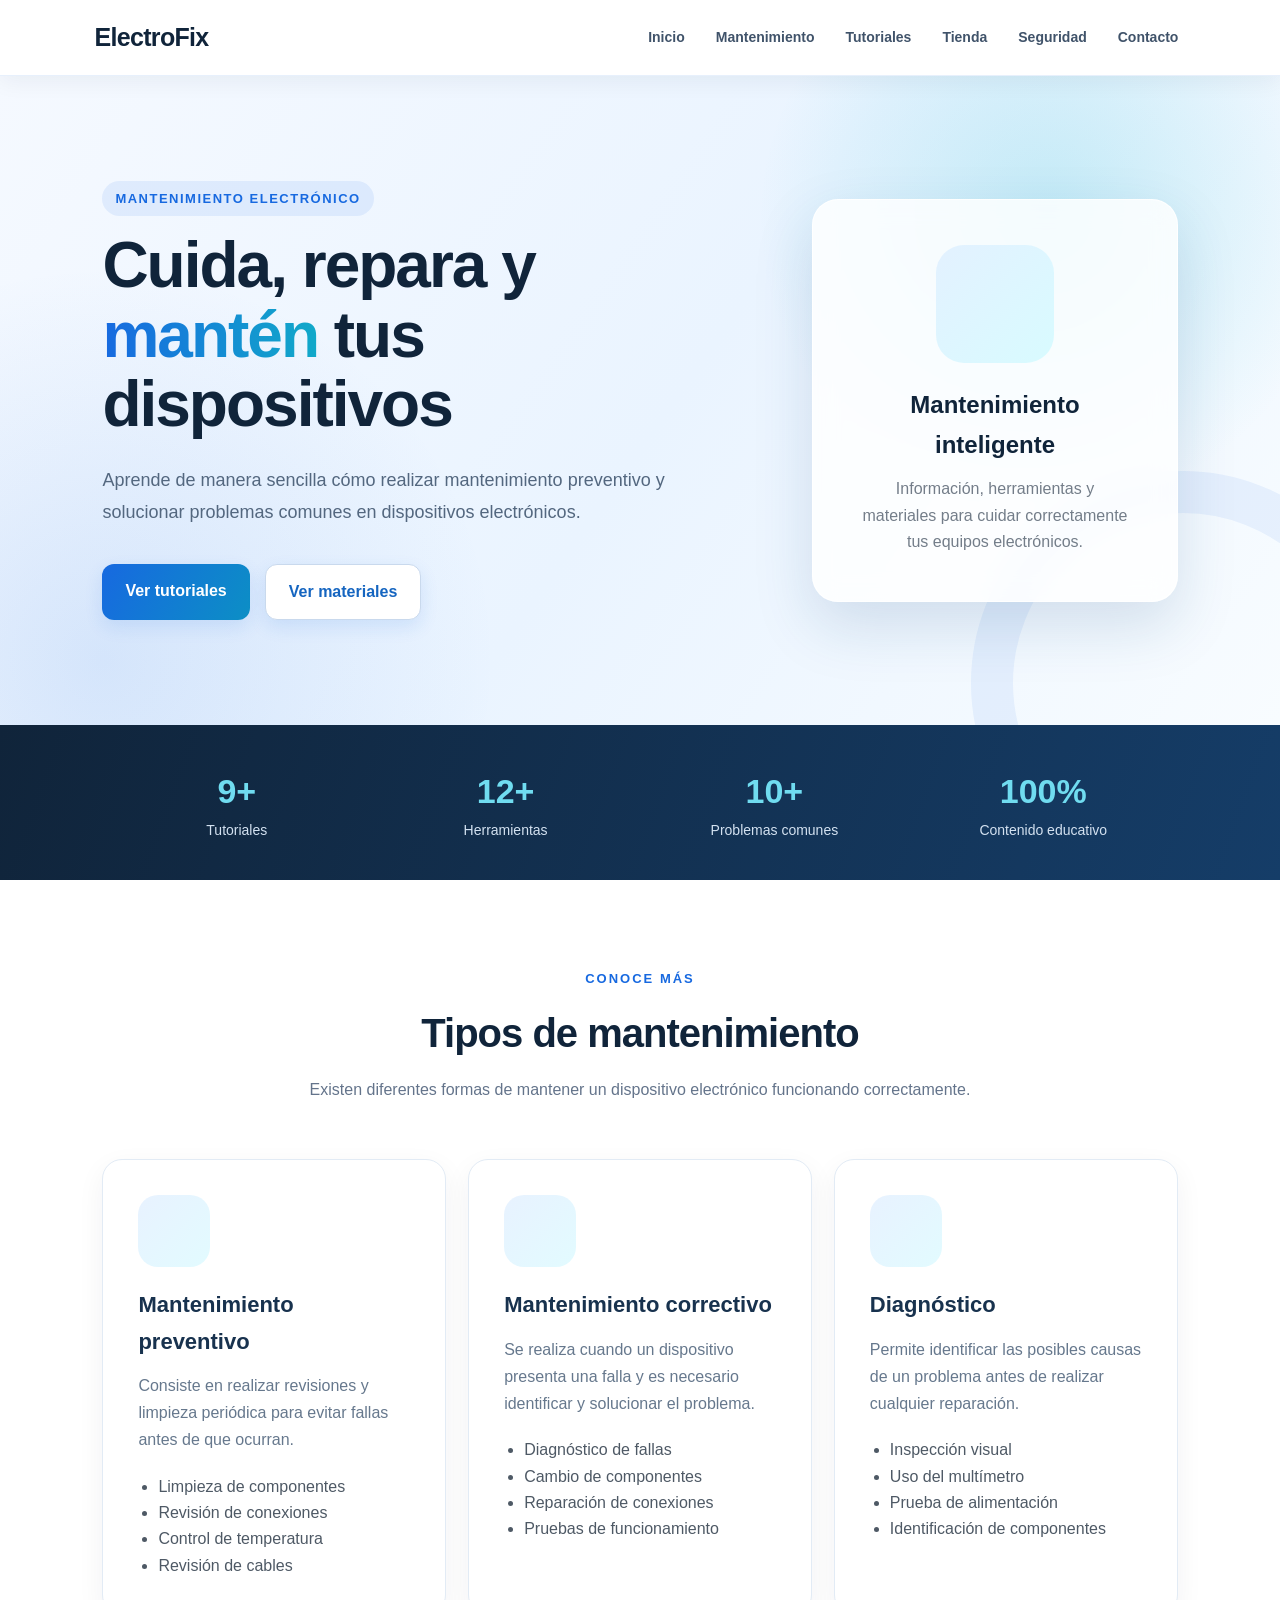
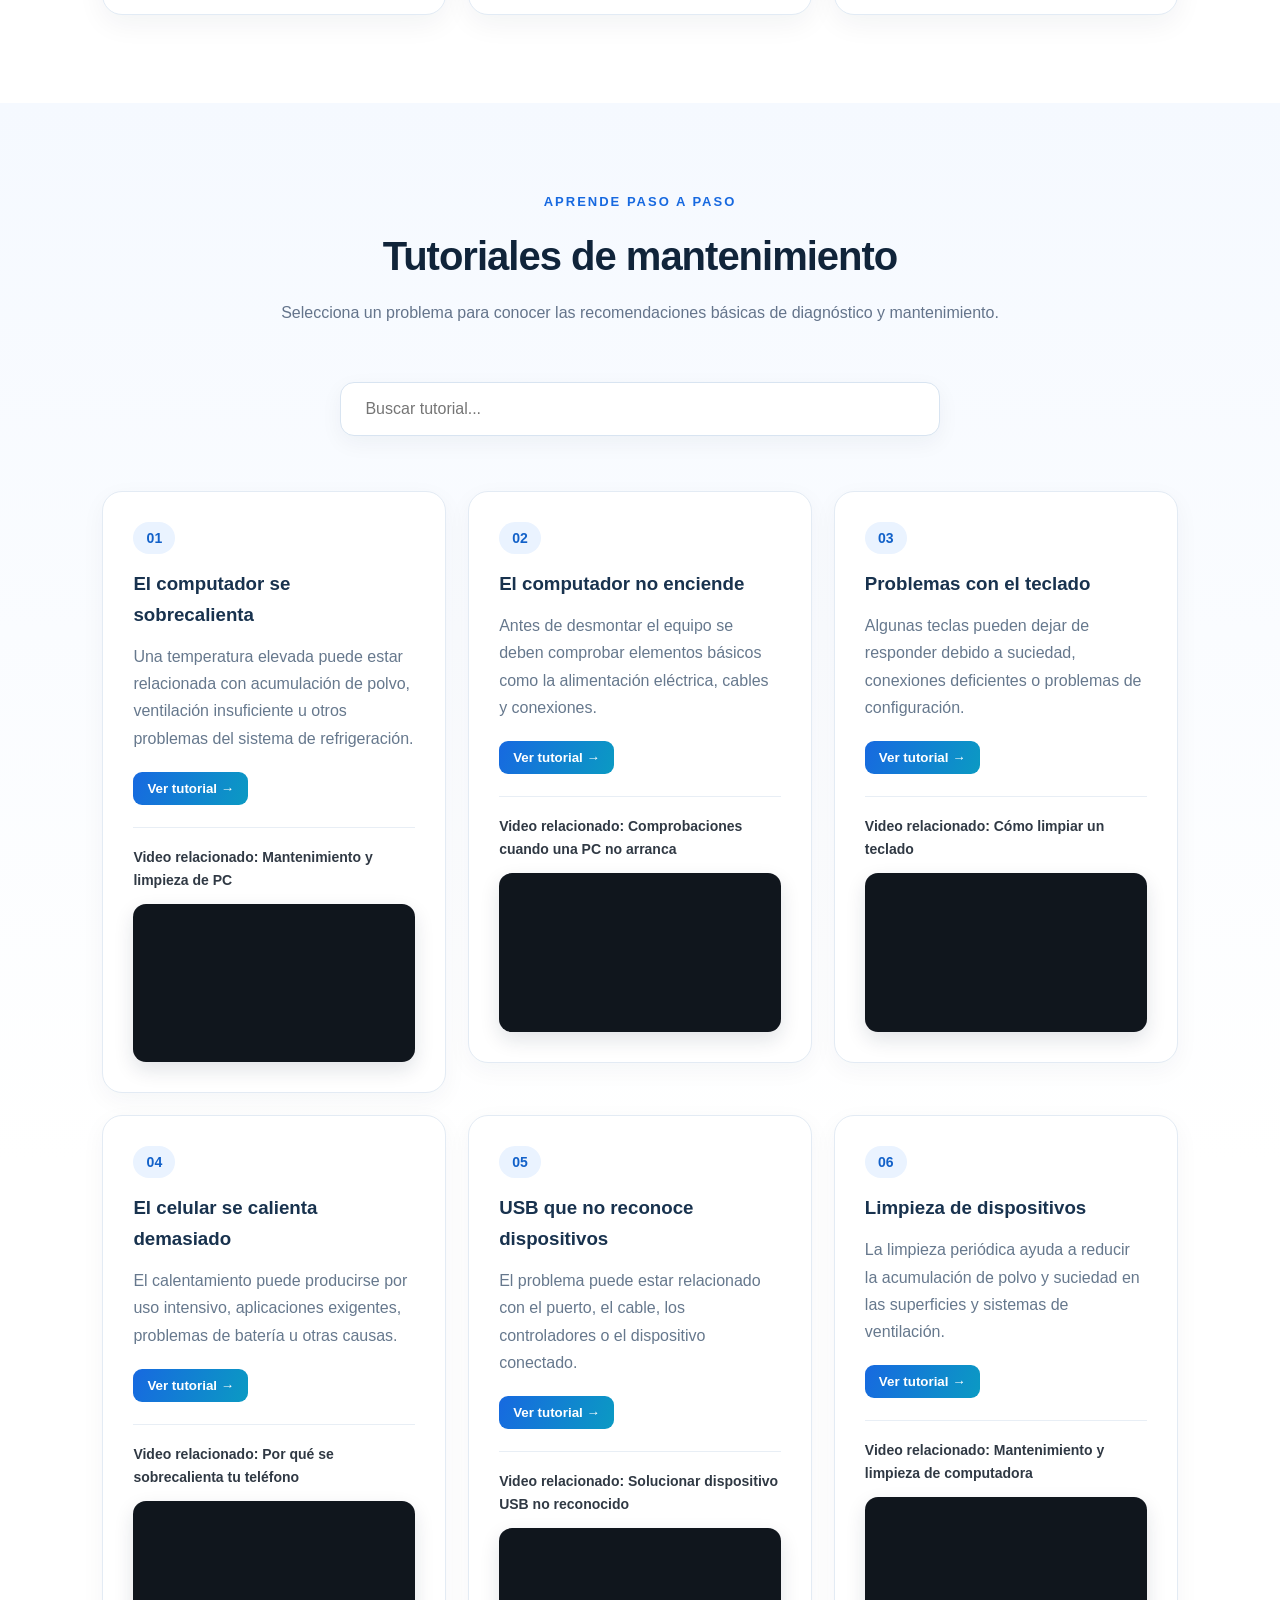
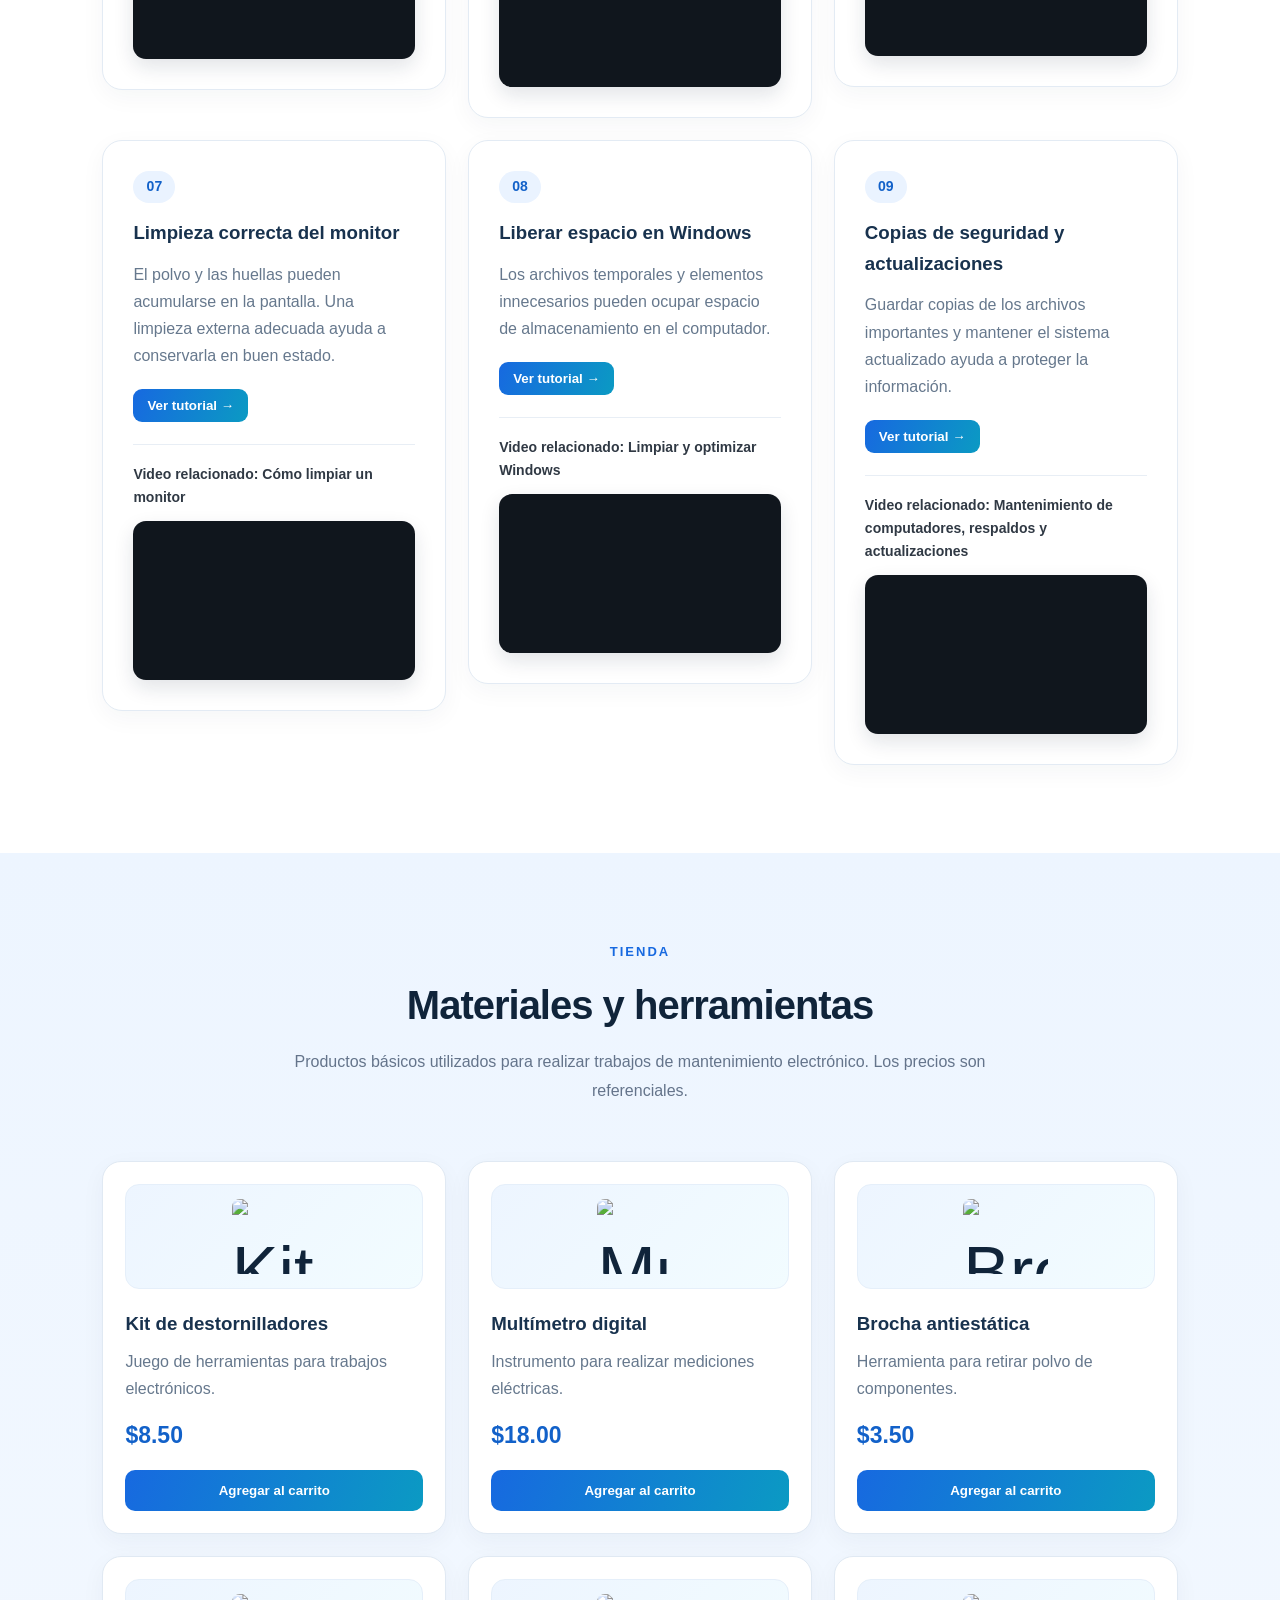
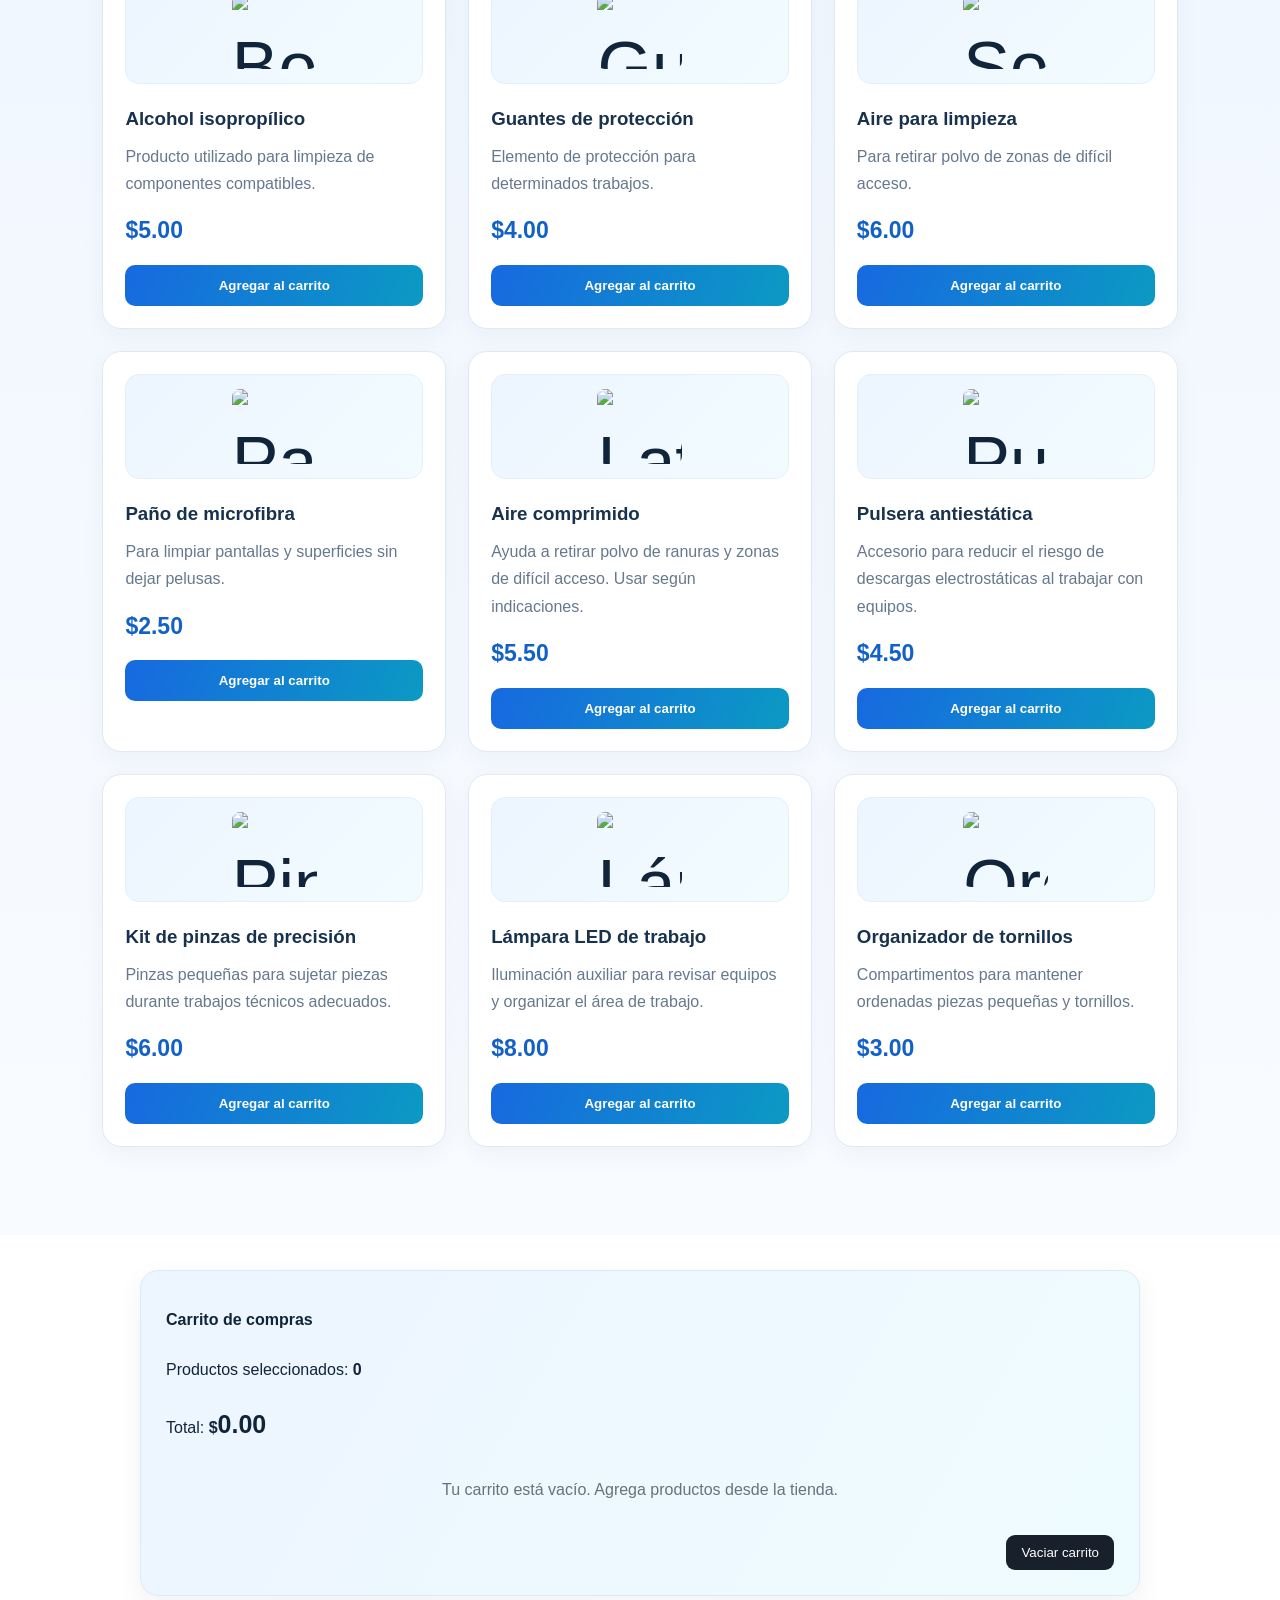
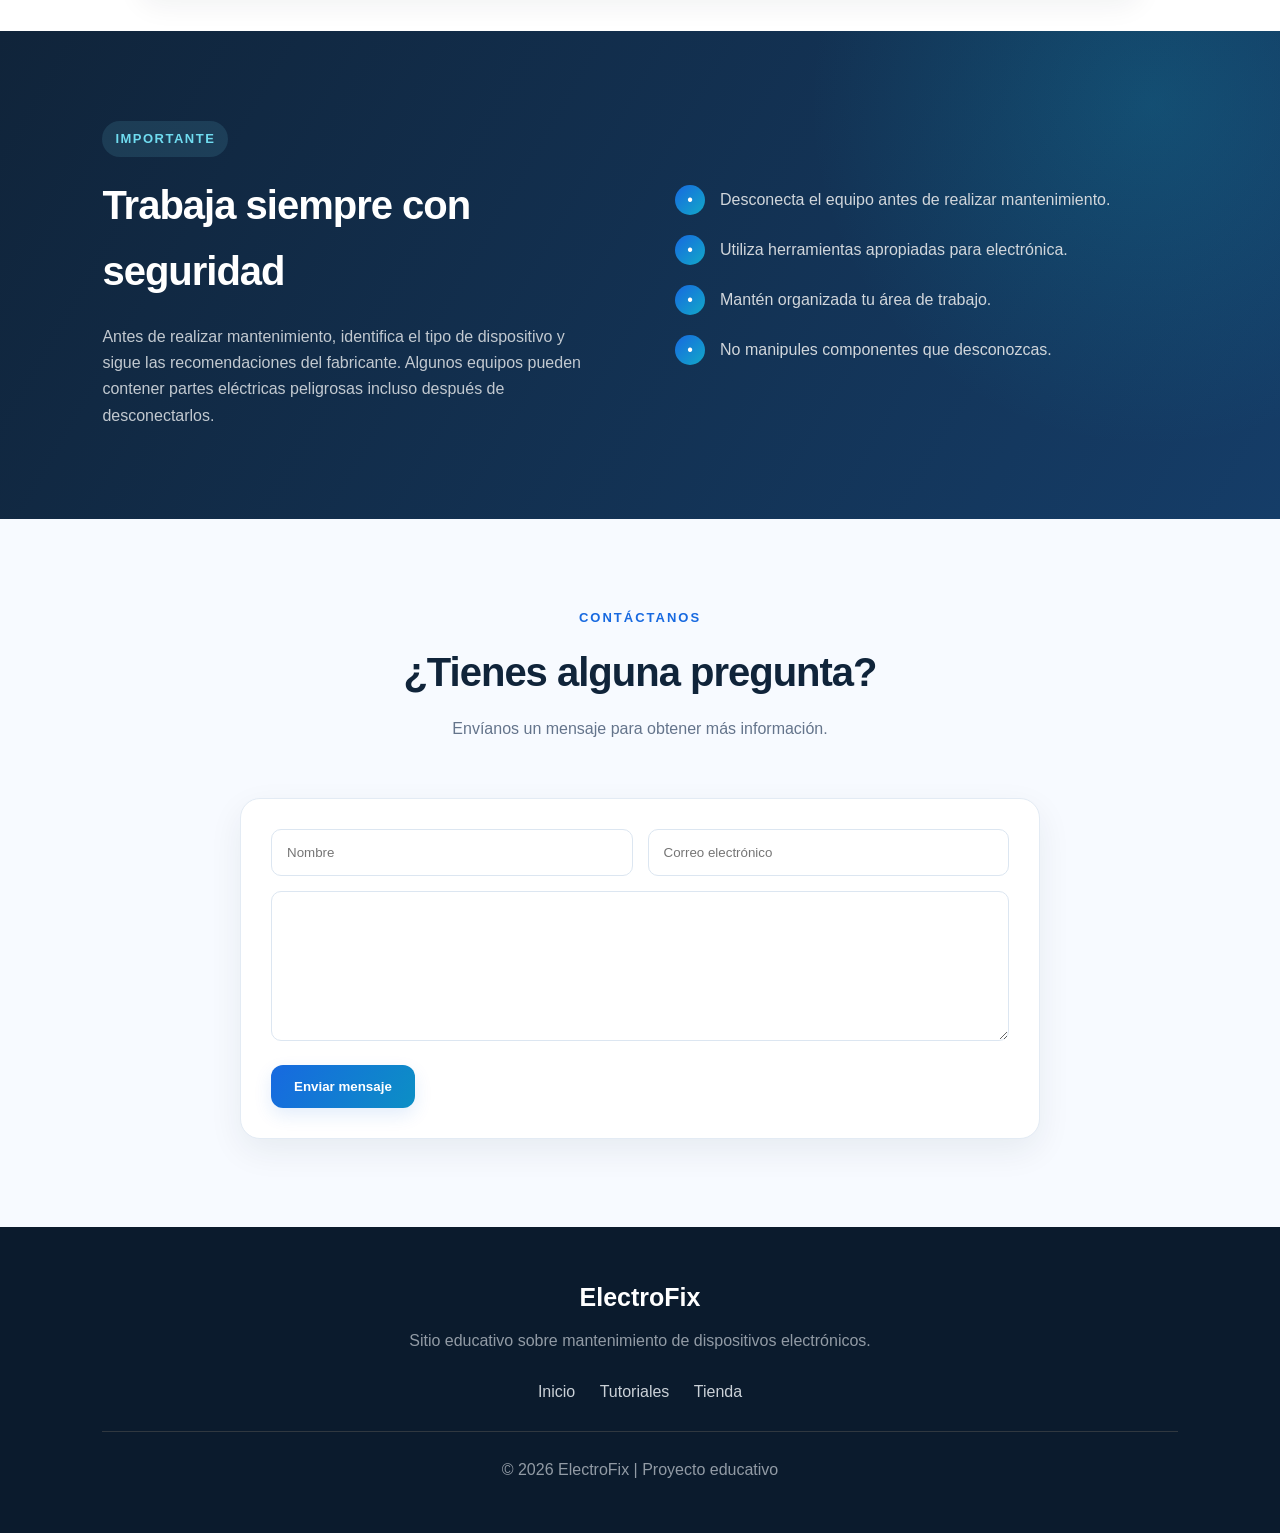
==== commit 4a241b94: "Reemplazar símbolos decorativos por texto" ====
--- a/index.html
+++ b/index.html
@@ -24,7 +24,7 @@
  <a href="#contacto">Contacto</a>
  </nav>
 
- <button class="menu-btn" onclick="mostrarMenu()">☰</button>
+ <button class="menu-btn" onclick="mostrarMenu()">Menú</button>
  </header>
 
 
@@ -607,22 +607,22 @@
  <div class="security-list">
 
  <div>
- <span>✓</span>
+ <span>•</span>
  <p>Desconecta el equipo antes de realizar mantenimiento.</p>
  </div>
 
  <div>
- <span>✓</span>
+ <span>•</span>
  <p>Utiliza herramientas apropiadas para electrónica.</p>
  </div>
 
  <div>
- <span>✓</span>
+ <span>•</span>
  <p>Mantén organizada tu área de trabajo.</p>
  </div>
 
  <div>
- <span>✓</span>
+ <span>•</span>
  <p>No manipules componentes que desconozcas.</p>
  </div>
 
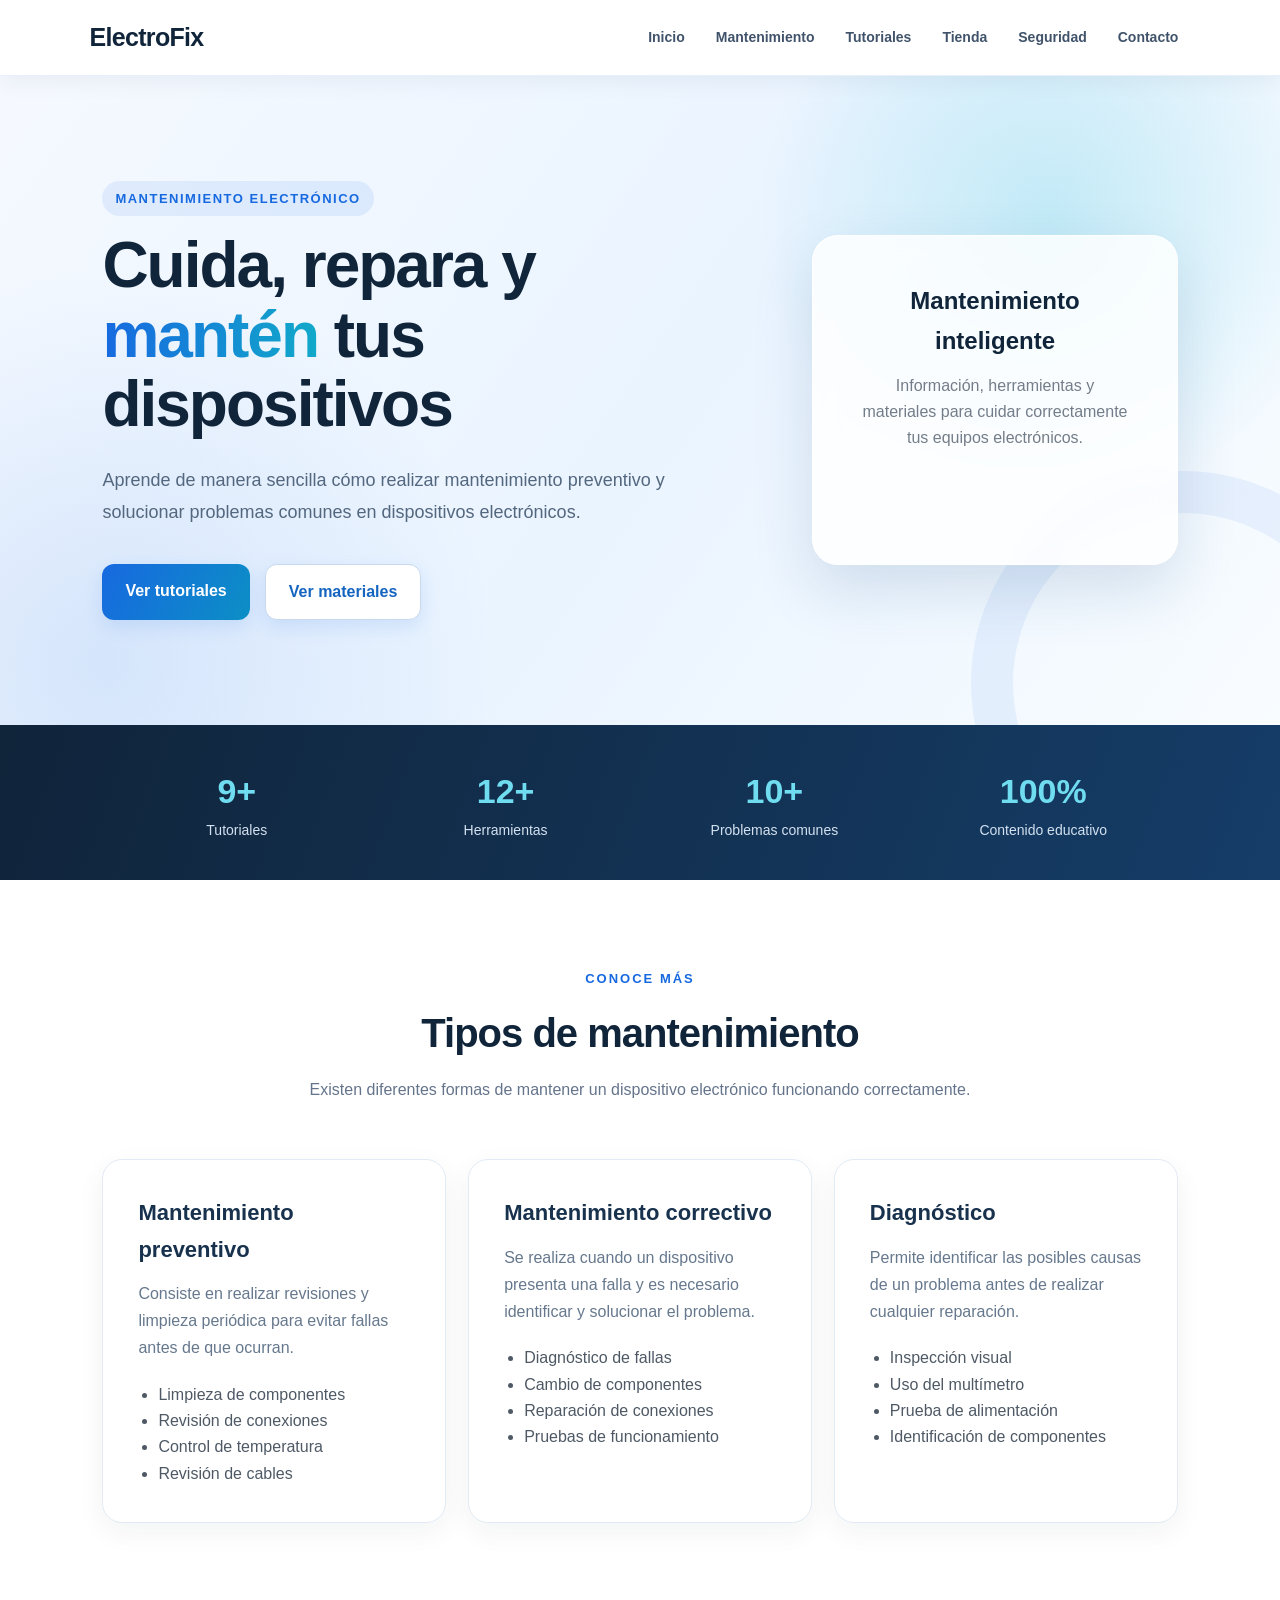
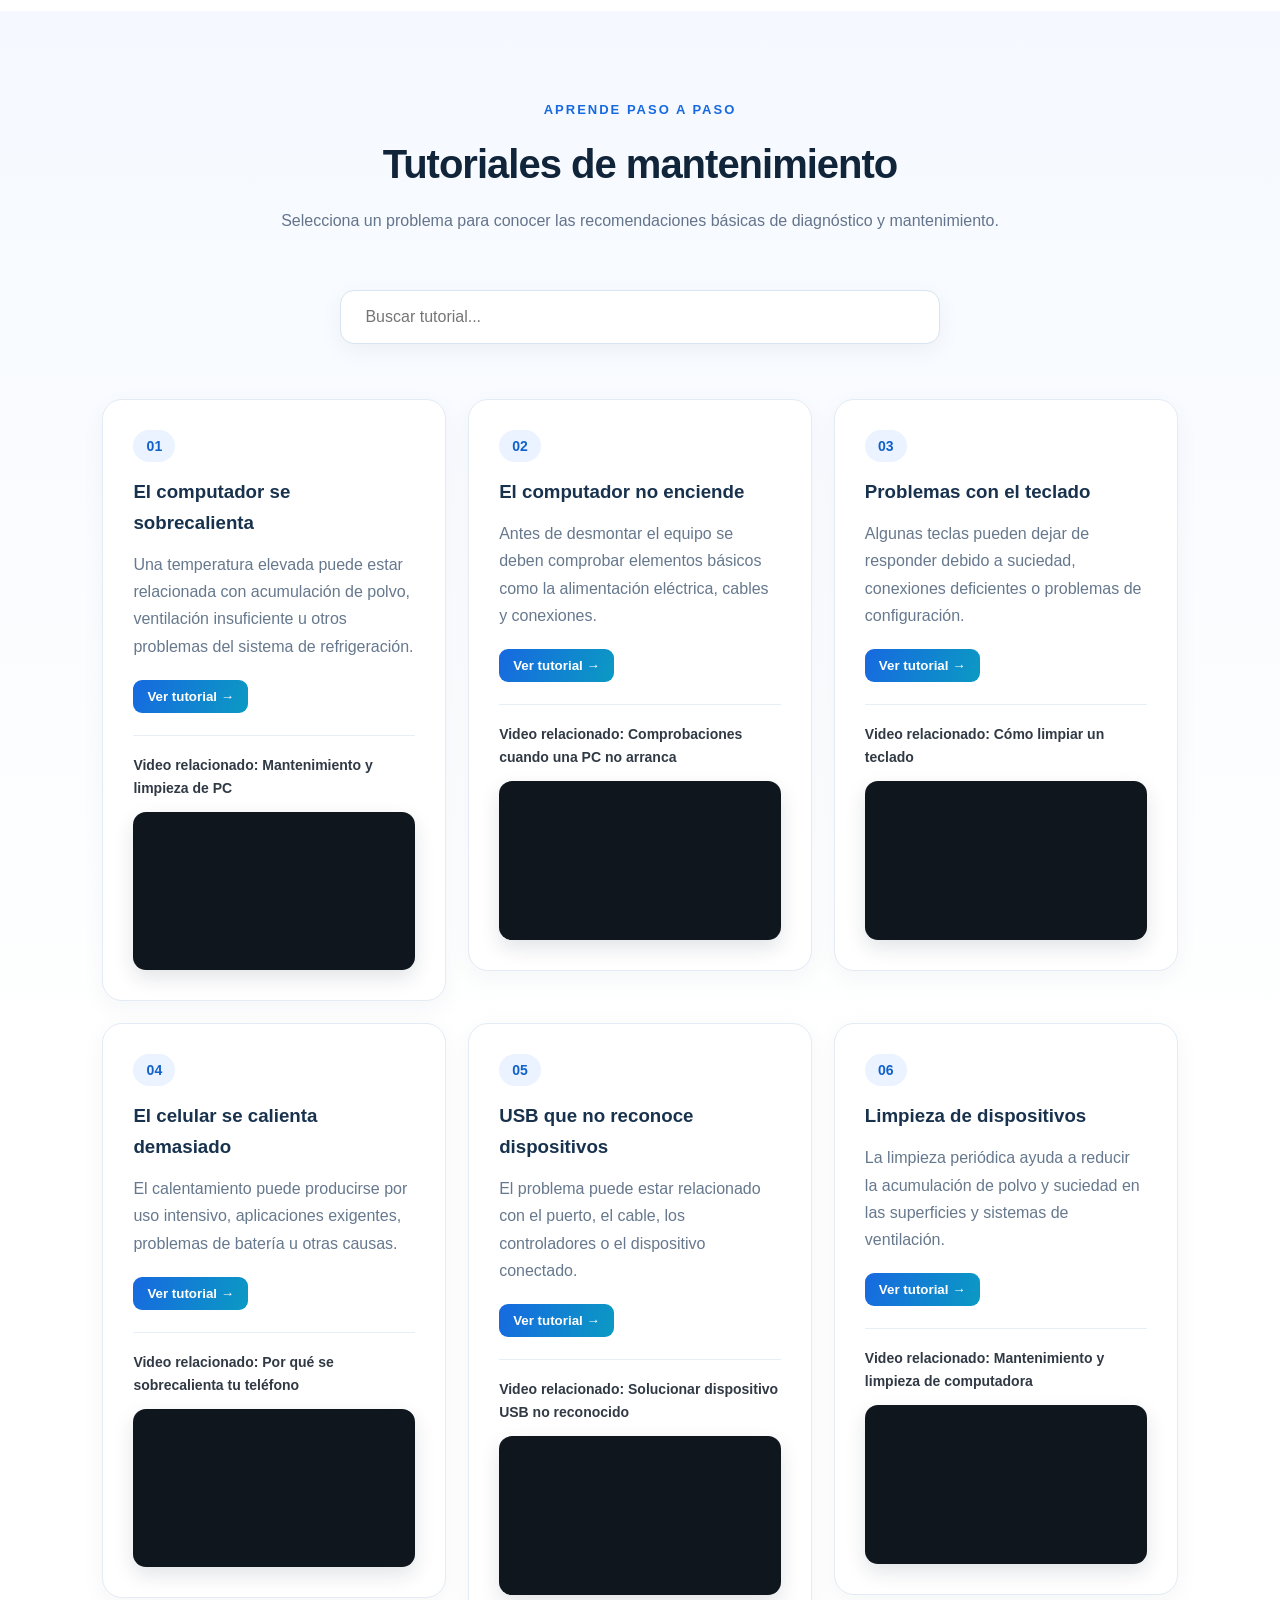
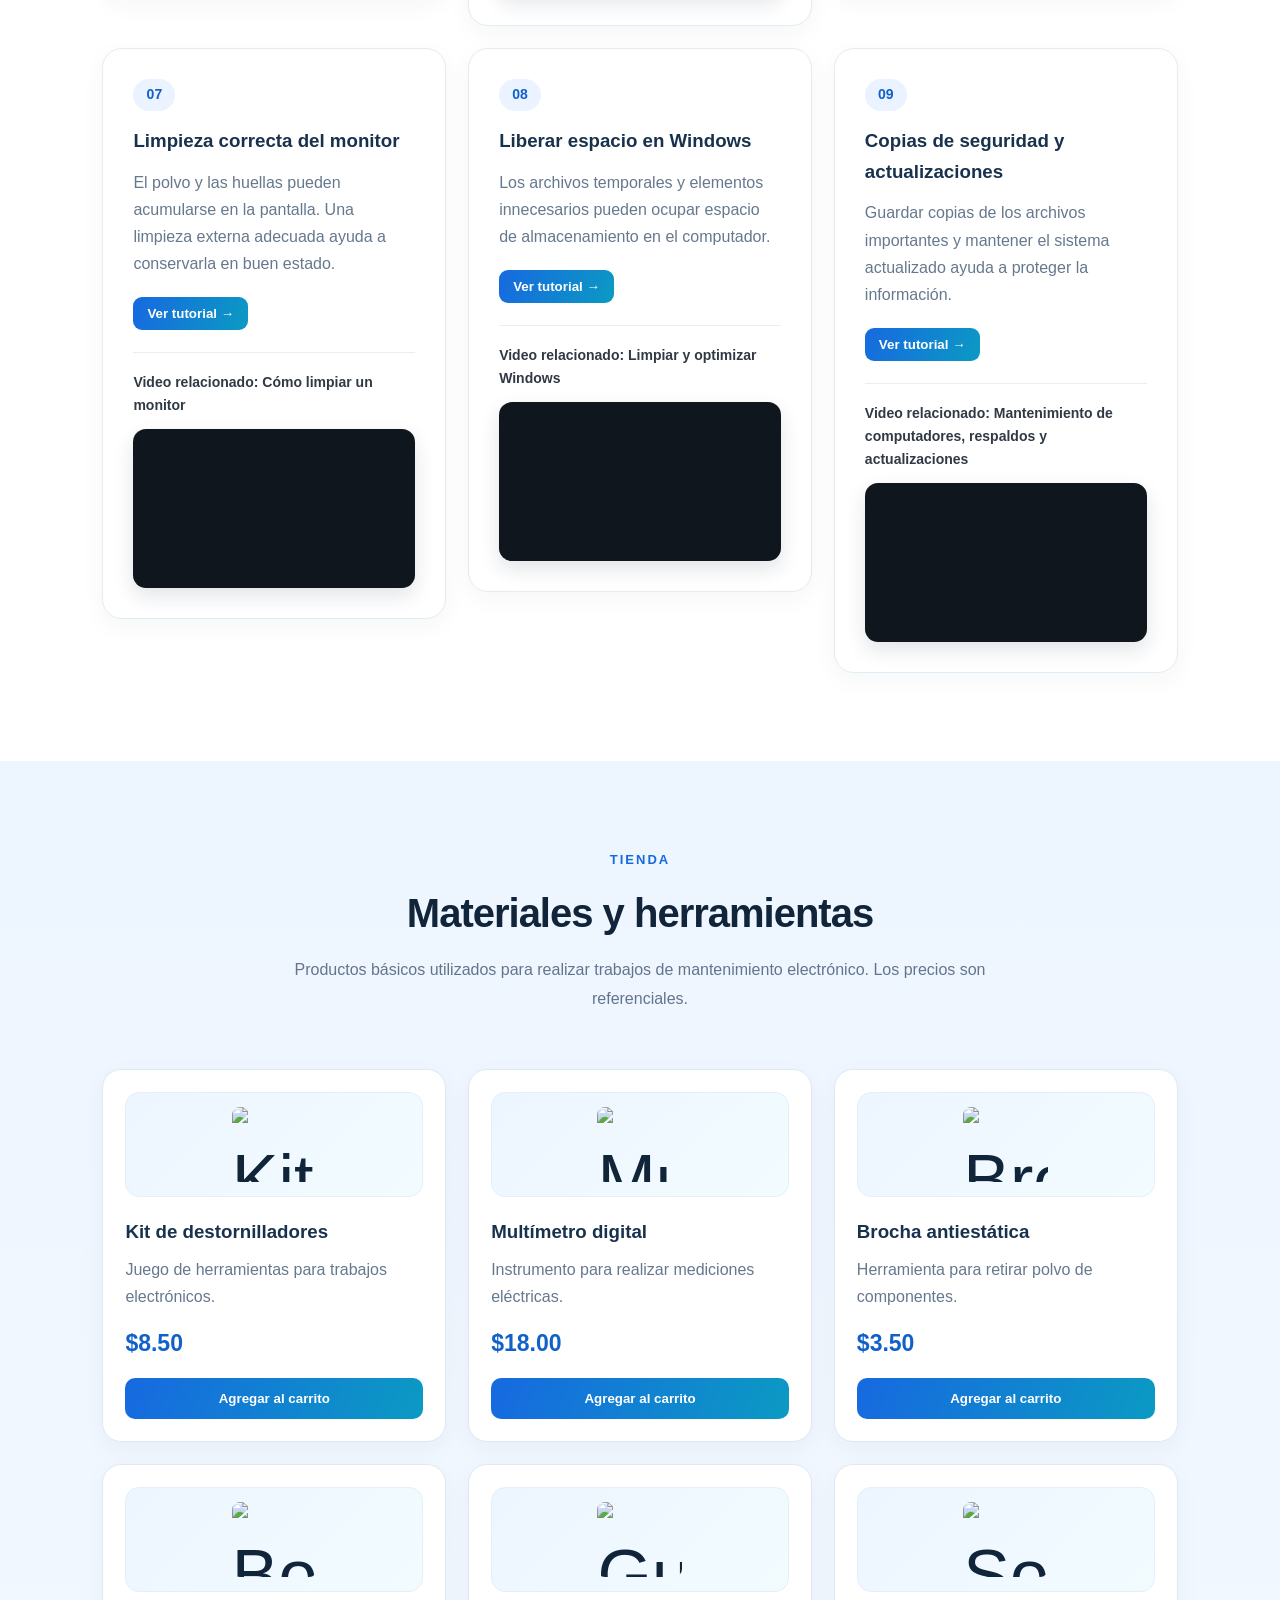
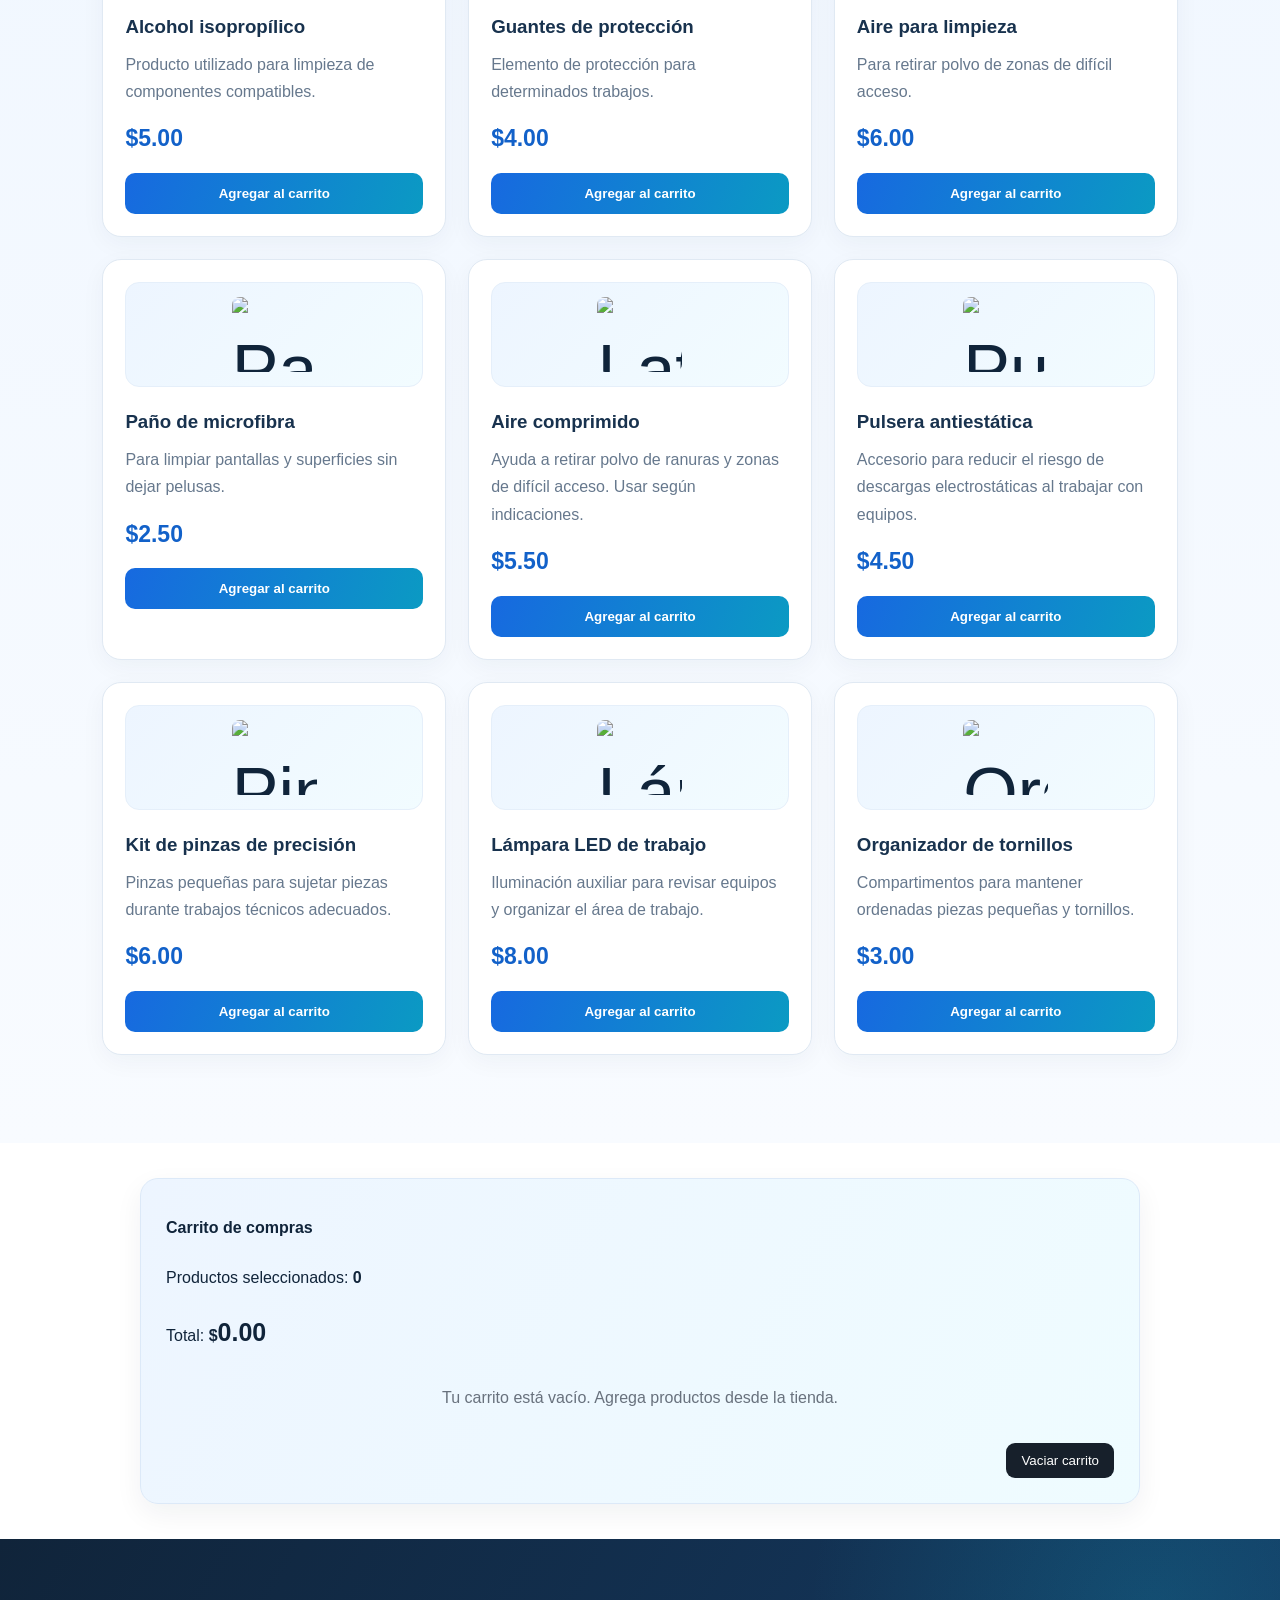
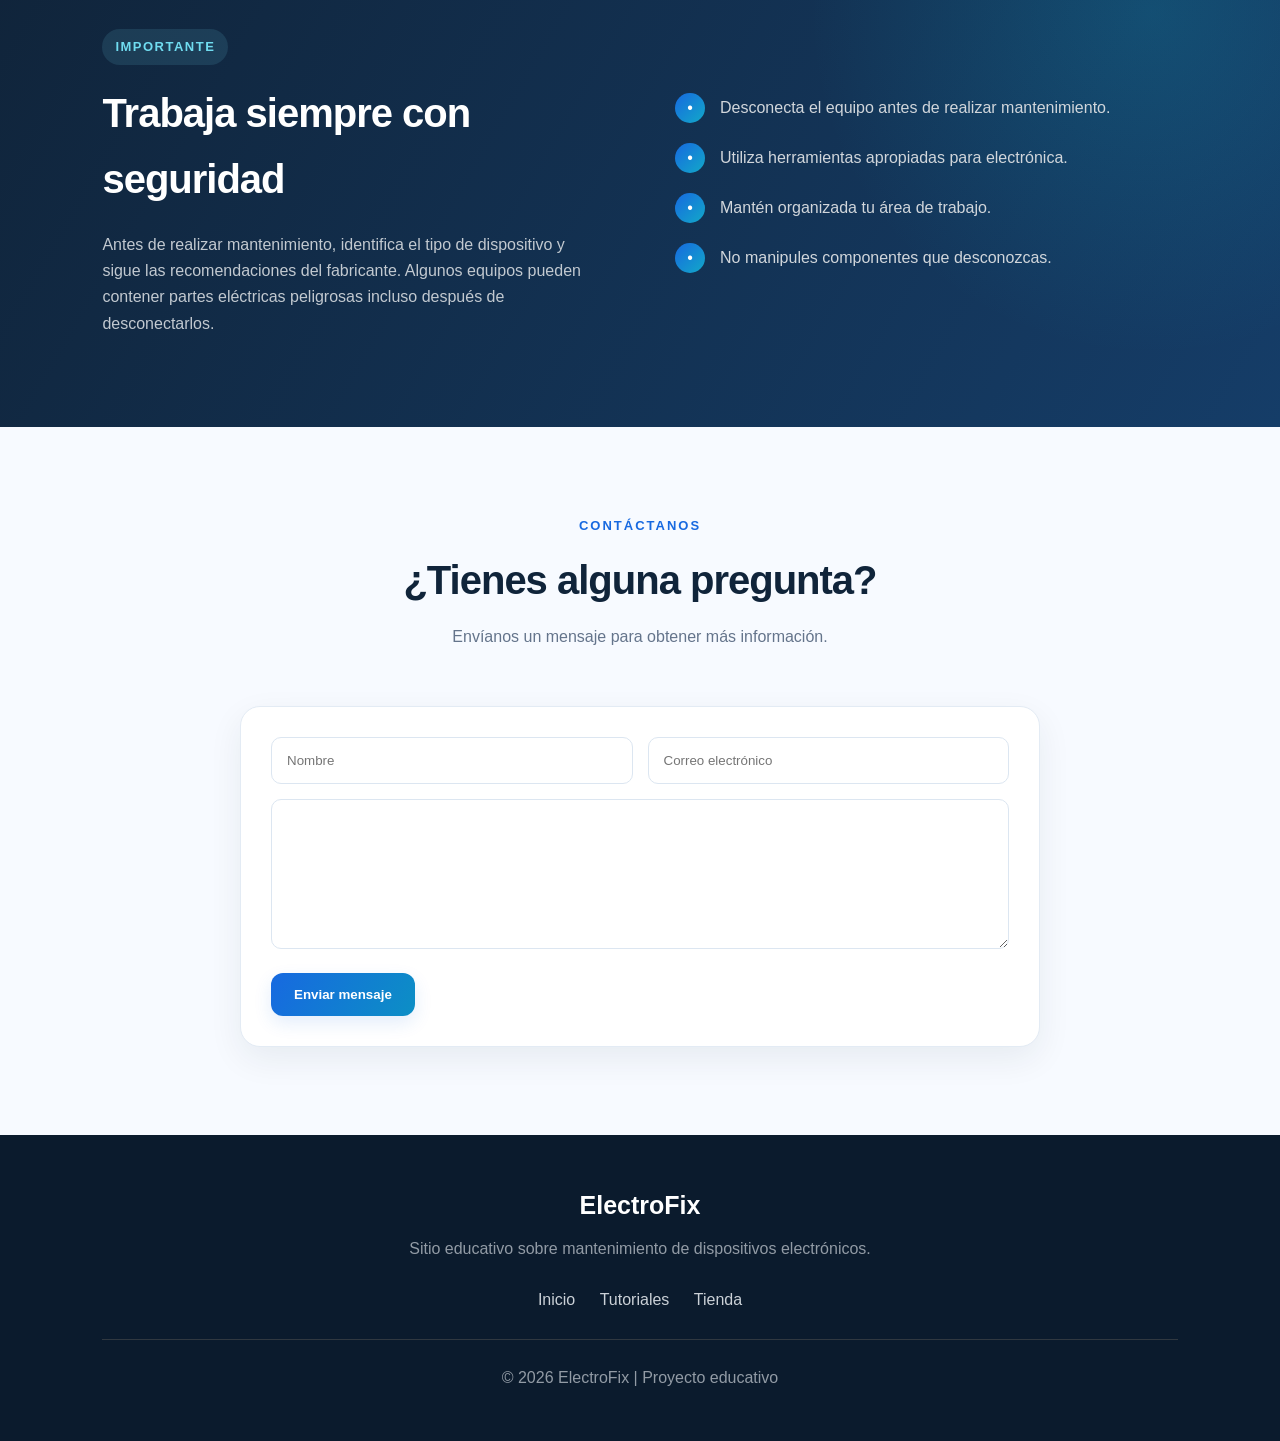
==== commit a2262208: "Eliminar espacios vacíos de antiguos emojis" ====
--- a/index.html
+++ b/index.html
@@ -12,7 +12,7 @@
  <!-- ENCABEZADO -->
  <header>
  <div class="logo">
- <span></span> ElectroFix
+ElectroFix
  </div>
 
  <nav>
@@ -56,9 +56,8 @@
  </div>
  </div>
 
- <div class="hero-card">
- <div class="device-icon"></div>
- <h3>Mantenimiento inteligente</h3>
+ <div class="hero-card">+<h3>Mantenimiento inteligente</h3>
  <p>
  Información, herramientas y materiales para cuidar
  correctamente tus equipos electrónicos.
@@ -108,9 +107,8 @@
 
  <div class="cards">
 
- <article class="info-card">
- <div class="card-icon"></div>
- <h3>Mantenimiento preventivo</h3>
+ <article class="info-card">+<h3>Mantenimiento preventivo</h3>
  <p>
  Consiste en realizar revisiones y limpieza periódica
  para evitar fallas antes de que ocurran.
@@ -125,9 +123,8 @@
  </article>
 
 
- <article class="info-card">
- <div class="card-icon"></div>
- <h3>Mantenimiento correctivo</h3>
+ <article class="info-card">+<h3>Mantenimiento correctivo</h3>
  <p>
  Se realiza cuando un dispositivo presenta una falla
  y es necesario identificar y solucionar el problema.
@@ -142,9 +139,8 @@
  </article>
 
 
- <article class="info-card">
- <div class="card-icon"></div>
- <h3>Diagnóstico</h3>
+ <article class="info-card">+<h3>Diagnóstico</h3>
  <p>
  Permite identificar las posibles causas de un problema
  antes de realizar cualquier reparación.
@@ -671,11 +667,8 @@
 
  <div class="modal-content">
 
- <button class="close" onclick="cerrarTutorial()">×</button>
-
- <span class="modal-icon"></span>
-
- <h2 id="modalTitulo">Tutorial</h2>
+ <button class="close" onclick="cerrarTutorial()">×</button>+<h2 id="modalTitulo">Tutorial</h2>
 
  <p id="modalTexto"></p>
 
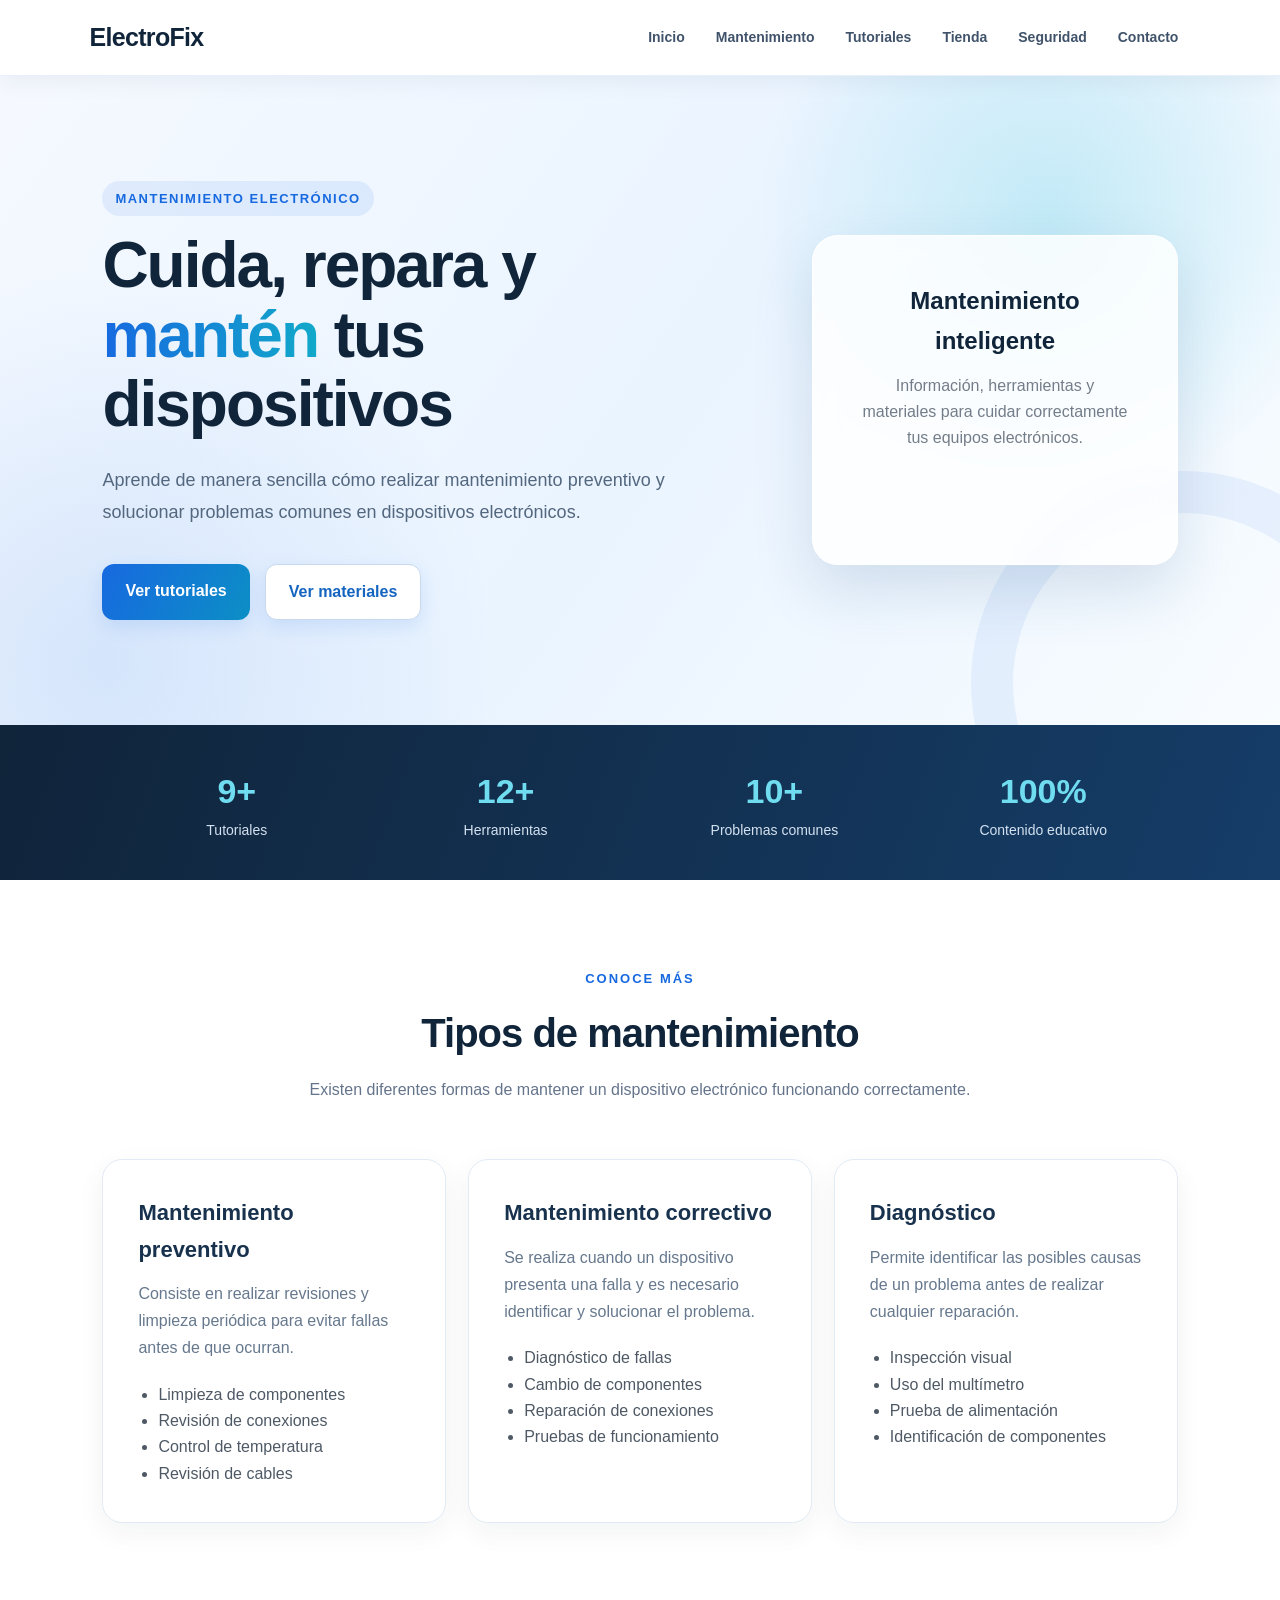
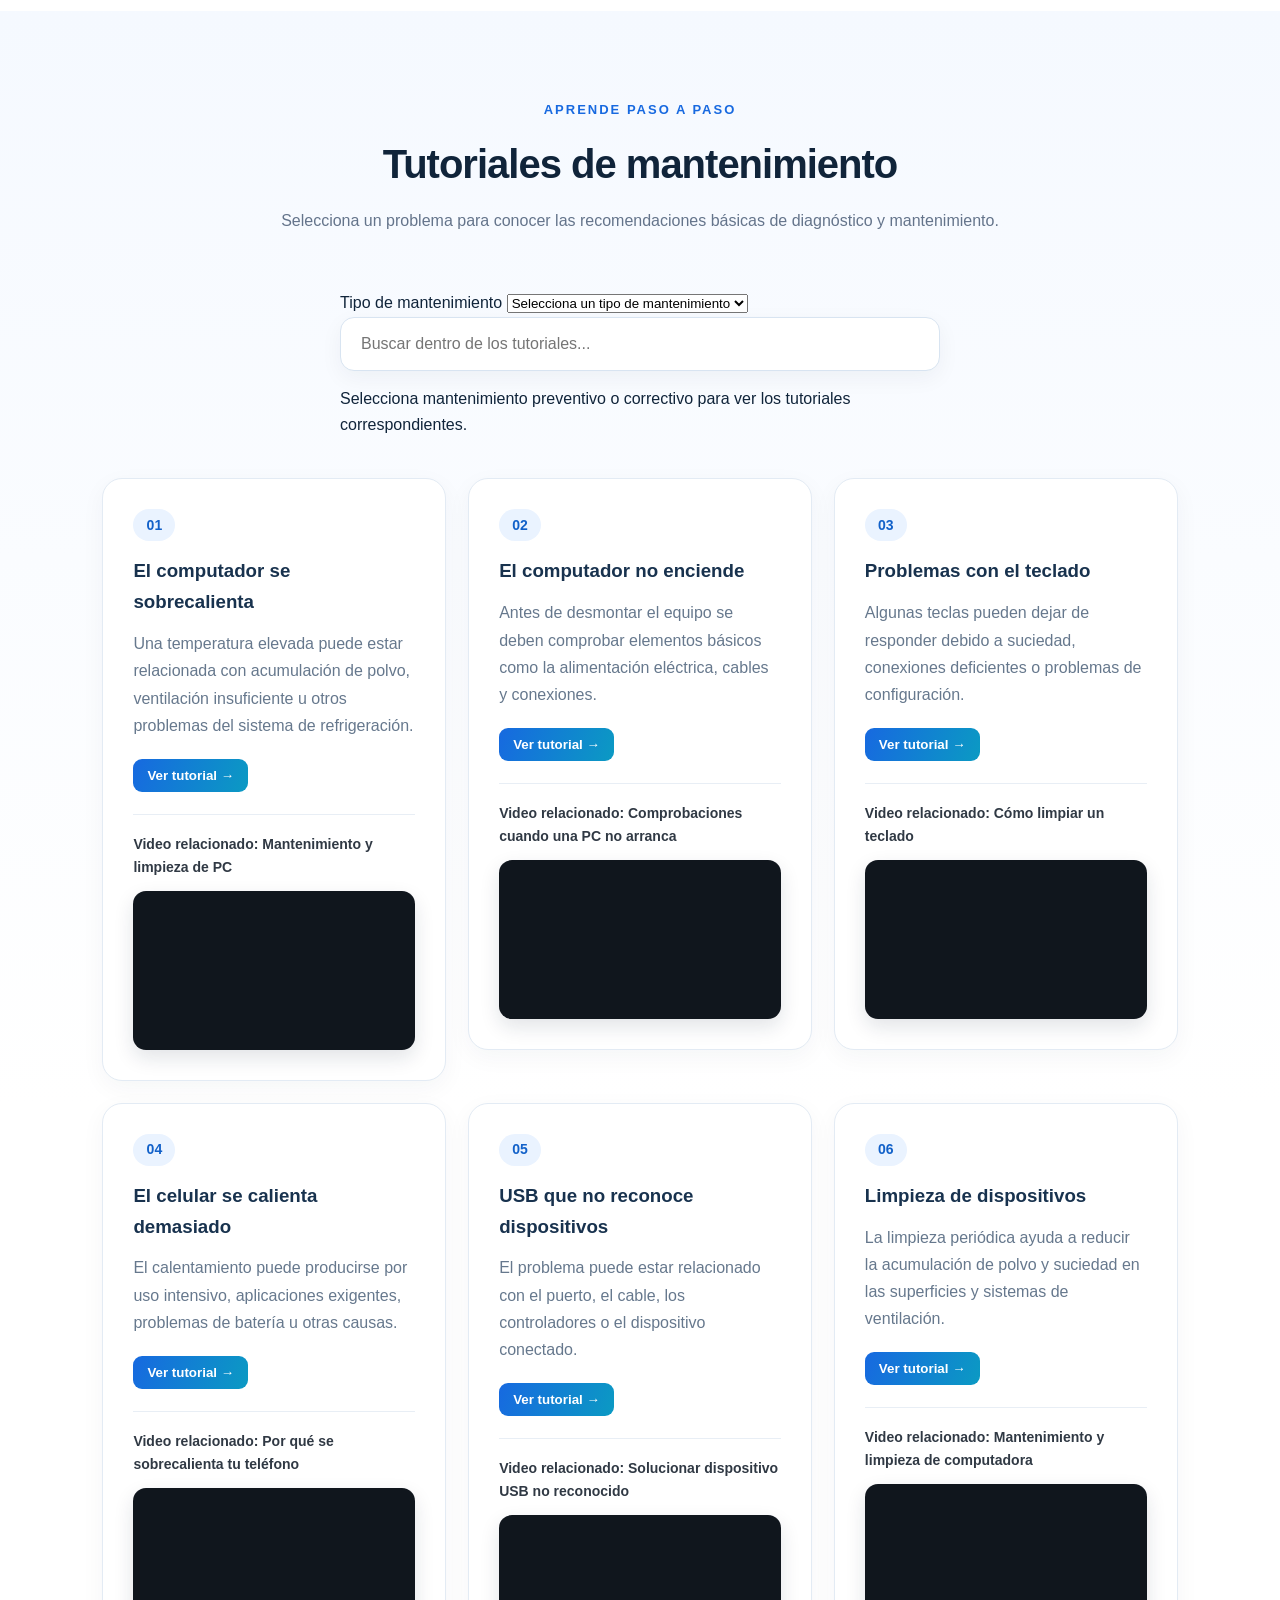
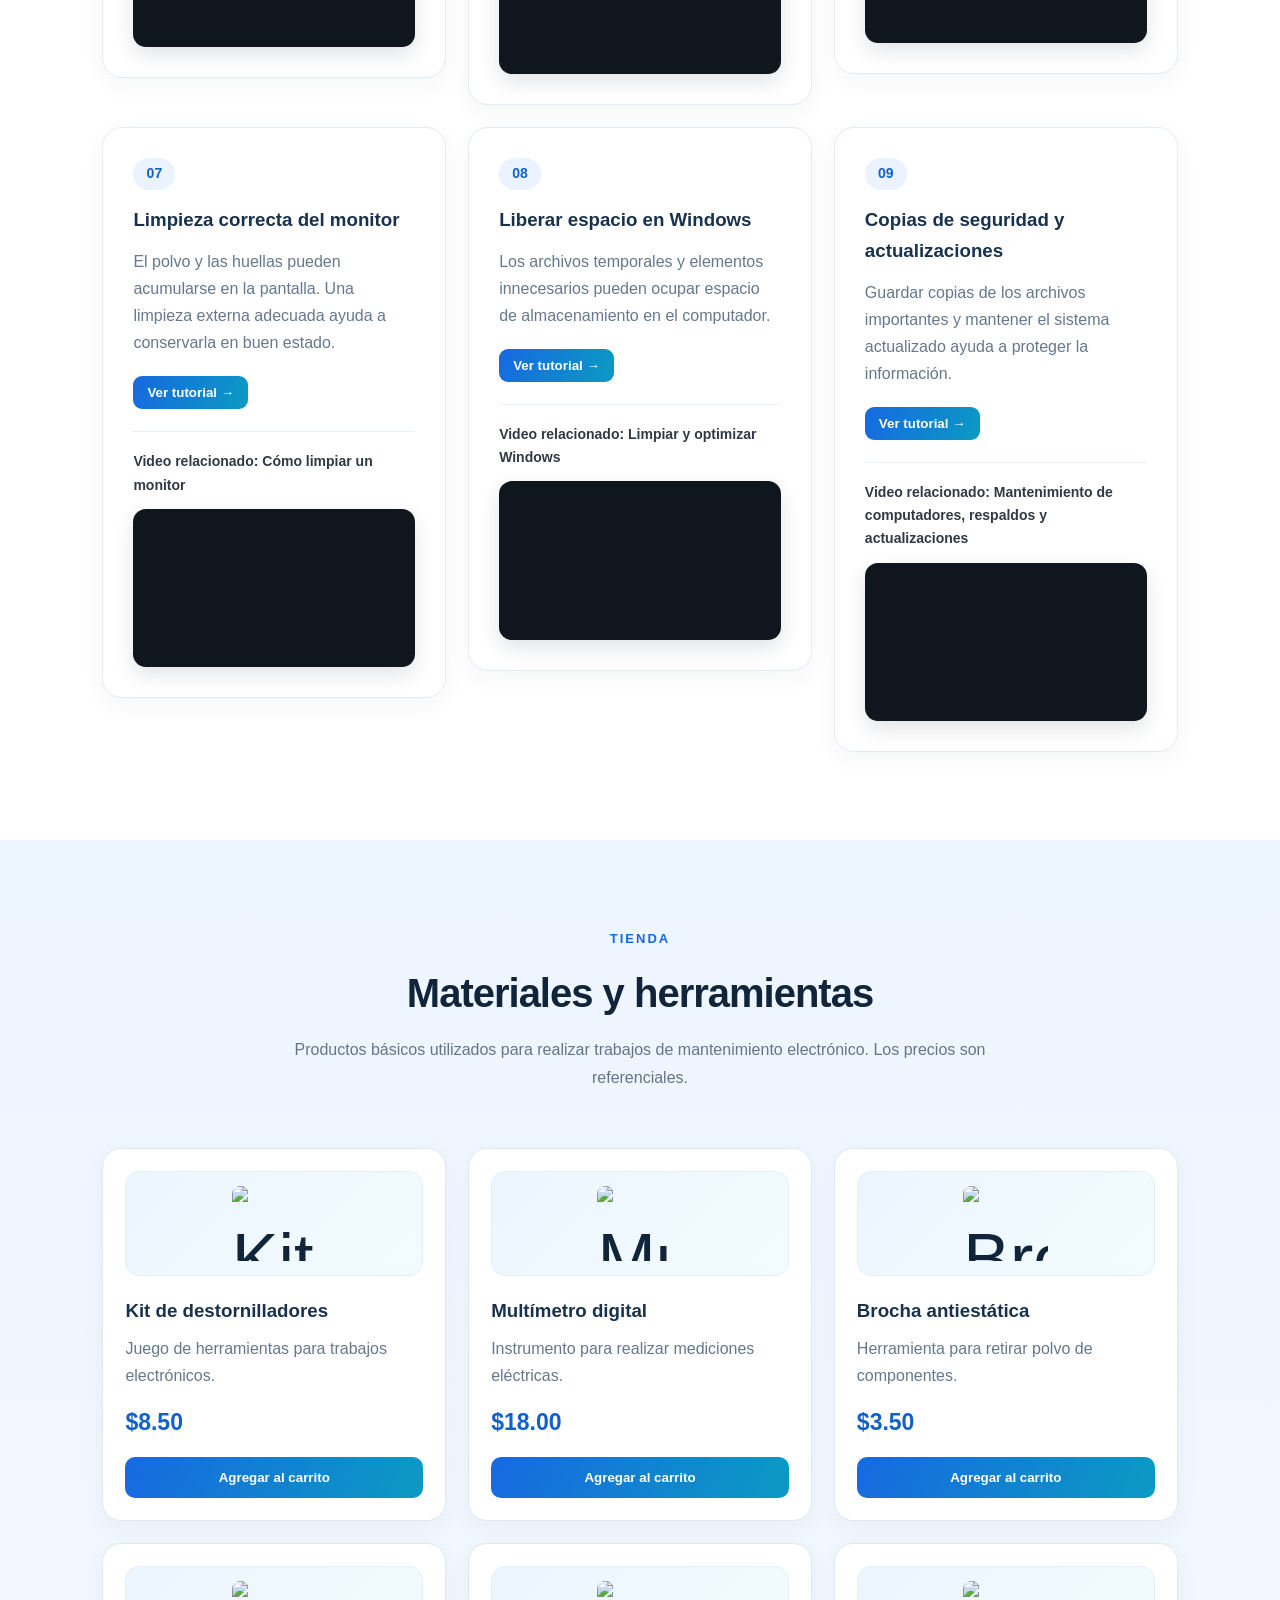
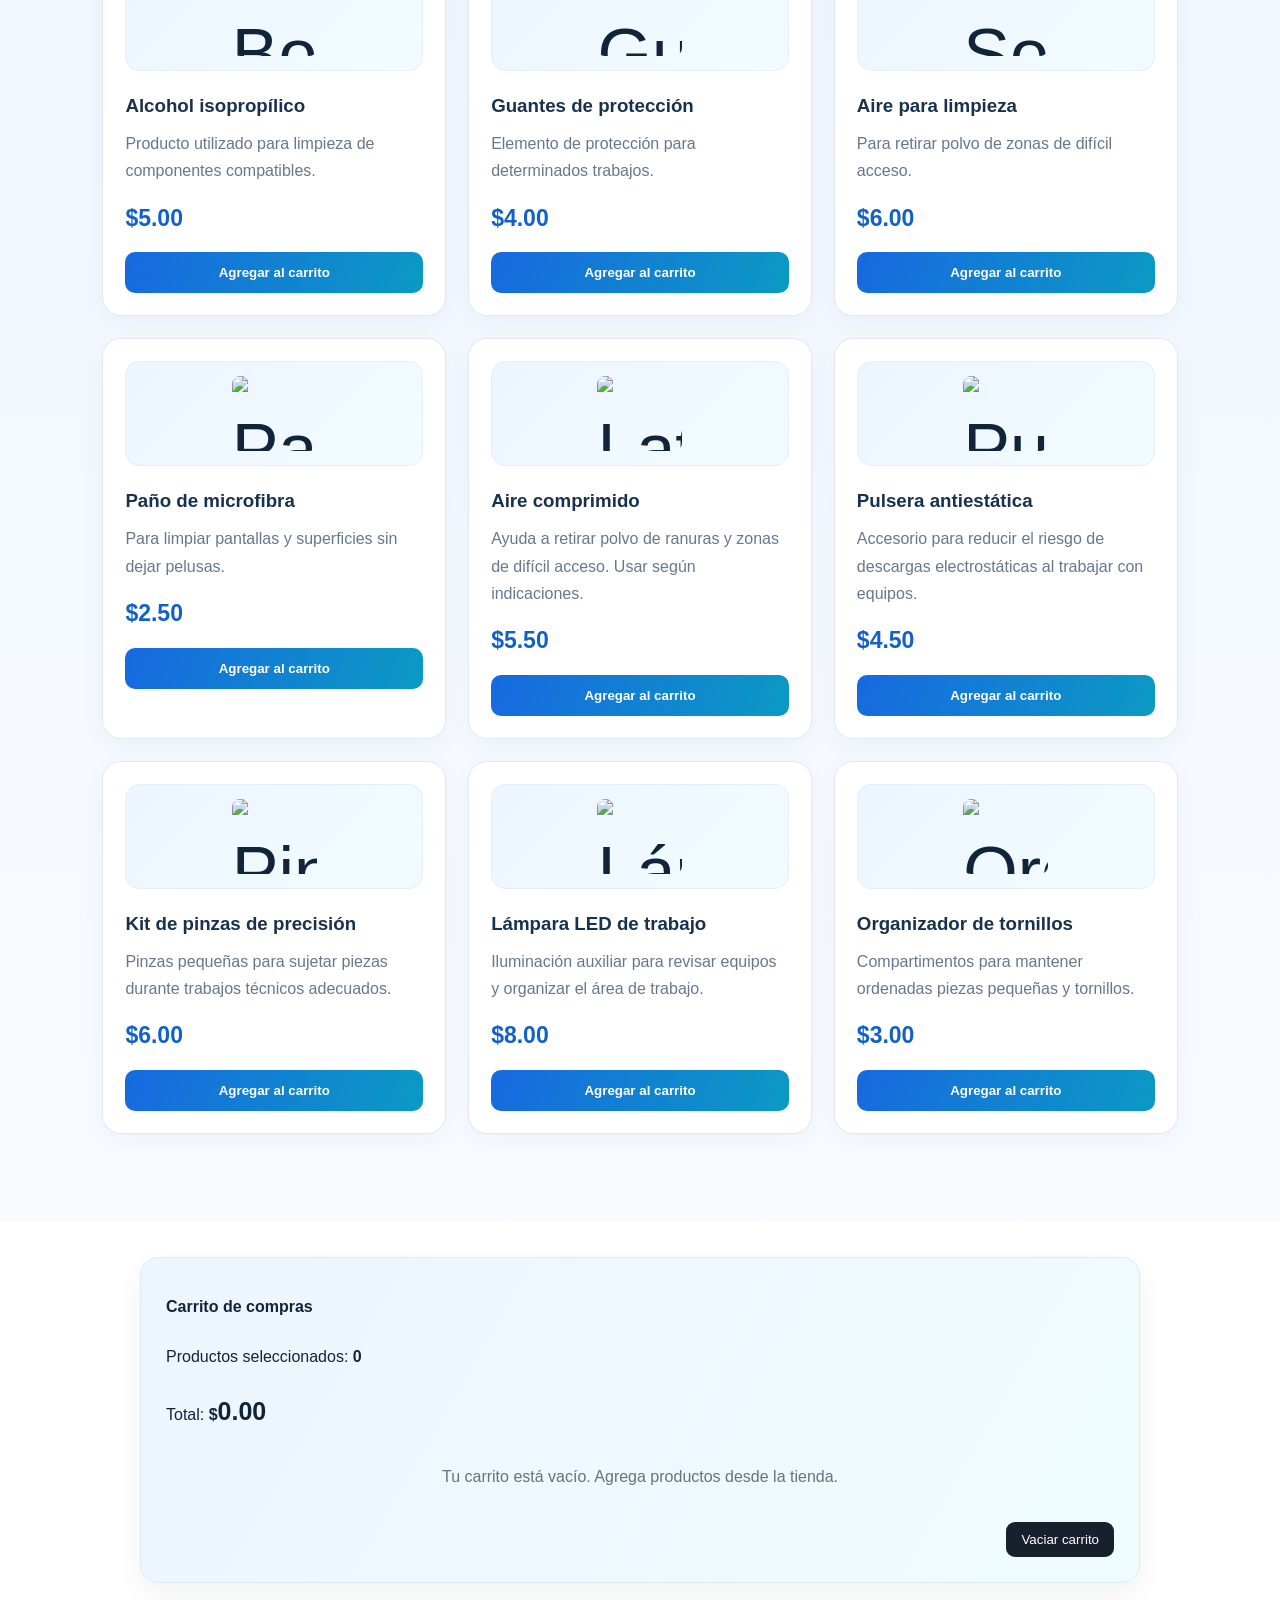
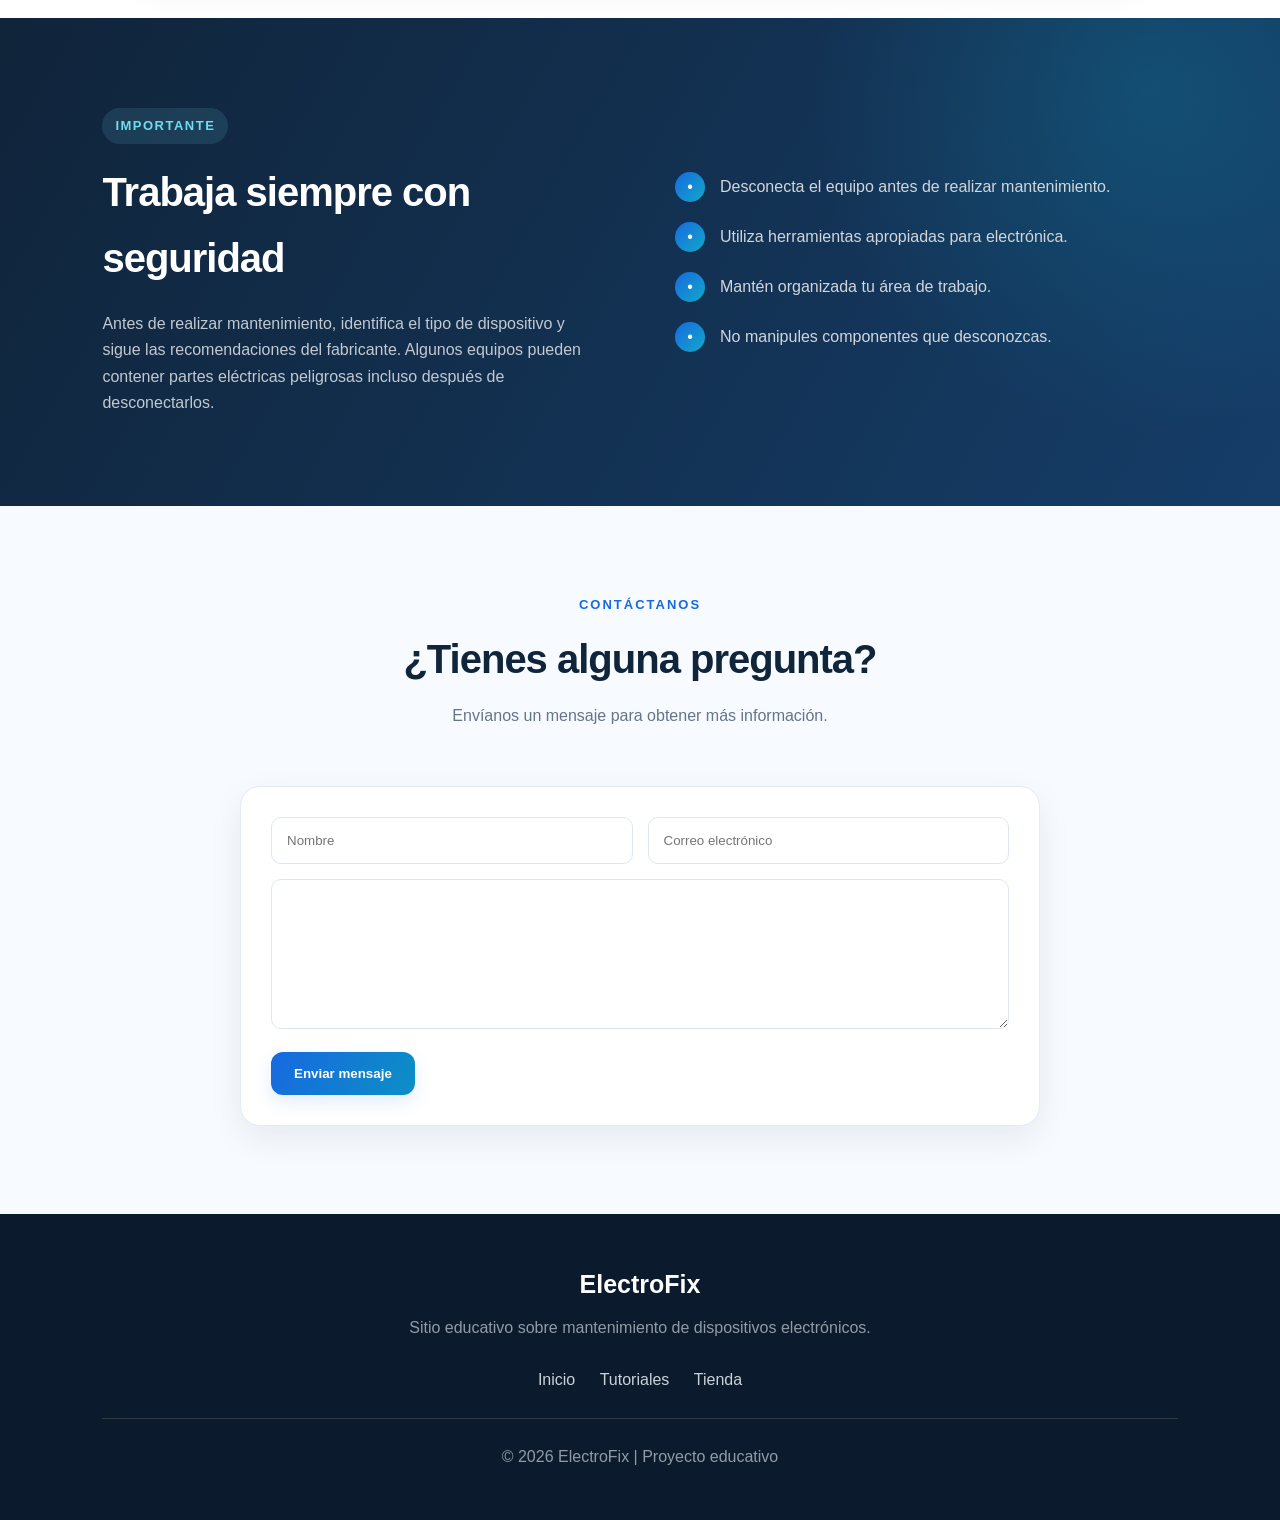
==== commit b107988b: "Añade selector de mantenimiento preventivo y correctivo" ====
--- a/index.html
+++ b/index.html
@@ -171,19 +171,28 @@
  </span>
  </div>
 
- <div class="search-box">
- <input
- type="text"
- id="buscador"
- placeholder=" Buscar tutorial..."
- onkeyup="buscarTutorial()"
- >
- </div>
+ <div class="search-box tutorial-filters">
+ <label for="filtroMantenimiento">Tipo de mantenimiento</label>
+ <select id="filtroMantenimiento" onchange="filtrarTutoriales()">
+  <option value="">Selecciona un tipo de mantenimiento</option>
+  <option value="preventivo">Mantenimiento preventivo</option>
+  <option value="correctivo">Mantenimiento correctivo</option>
+  <option value="todos">Mostrar todos los tutoriales</option>
+ </select>
+ <input
+  type="text"
+  id="buscador"
+  placeholder="Buscar dentro de los tutoriales..."
+  oninput="filtrarTutoriales()"
+  aria-label="Buscar tutorial por nombre"
+ >
+ <p id="tutorialEstado" class="tutorial-status" aria-live="polite">Selecciona mantenimiento preventivo o correctivo para ver los tutoriales correspondientes.</p>
+</div>
 
 
  <div class="tutorial-grid" id="tutorialGrid">
 
- <article class="tutorial">
+ <article class="tutorial" data-tipo="correctivo">
  <div class="tutorial-number">01</div>
  <h3>El computador se sobrecalienta</h3>
 
@@ -216,7 +225,7 @@
  </article>
 
 
- <article class="tutorial">
+ <article class="tutorial" data-tipo="correctivo">
  <div class="tutorial-number">02</div>
  <h3>El computador no enciende</h3>
 
@@ -249,7 +258,7 @@
  </article>
 
 
- <article class="tutorial">
+ <article class="tutorial" data-tipo="correctivo">
  <div class="tutorial-number">03</div>
  <h3>Problemas con el teclado</h3>
 
@@ -282,7 +291,7 @@
  </article>
 
 
- <article class="tutorial">
+ <article class="tutorial" data-tipo="correctivo">
  <div class="tutorial-number">04</div>
  <h3>El celular se calienta demasiado</h3>
 
@@ -315,7 +324,7 @@
  </article>
 
 
- <article class="tutorial">
+ <article class="tutorial" data-tipo="correctivo">
  <div class="tutorial-number">05</div>
  <h3>USB que no reconoce dispositivos</h3>
 
@@ -347,7 +356,7 @@
  </article>
 
 
- <article class="tutorial">
+ <article class="tutorial" data-tipo="preventivo">
  <div class="tutorial-number">06</div>
  <h3>Limpieza de dispositivos</h3>
 
@@ -380,7 +389,7 @@
  </article>
 
  
- <article class="tutorial">
+ <article class="tutorial" data-tipo="preventivo">
  <div class="tutorial-number">07</div>
  <h3>Limpieza correcta del monitor</h3>
  <p>El polvo y las huellas pueden acumularse en la pantalla. Una limpieza externa adecuada ayuda a conservarla en buen estado.</p>
@@ -393,7 +402,7 @@
  </div>
  </article>
 
- <article class="tutorial">
+ <article class="tutorial" data-tipo="preventivo">
  <div class="tutorial-number">08</div>
  <h3>Liberar espacio en Windows</h3>
  <p>Los archivos temporales y elementos innecesarios pueden ocupar espacio de almacenamiento en el computador.</p>
@@ -406,7 +415,7 @@
  </div>
  </article>
 
- <article class="tutorial">
+ <article class="tutorial" data-tipo="preventivo">
  <div class="tutorial-number">09</div>
  <h3>Copias de seguridad y actualizaciones</h3>
  <p>Guardar copias de los archivos importantes y mantener el sistema actualizado ayuda a proteger la información.</p>
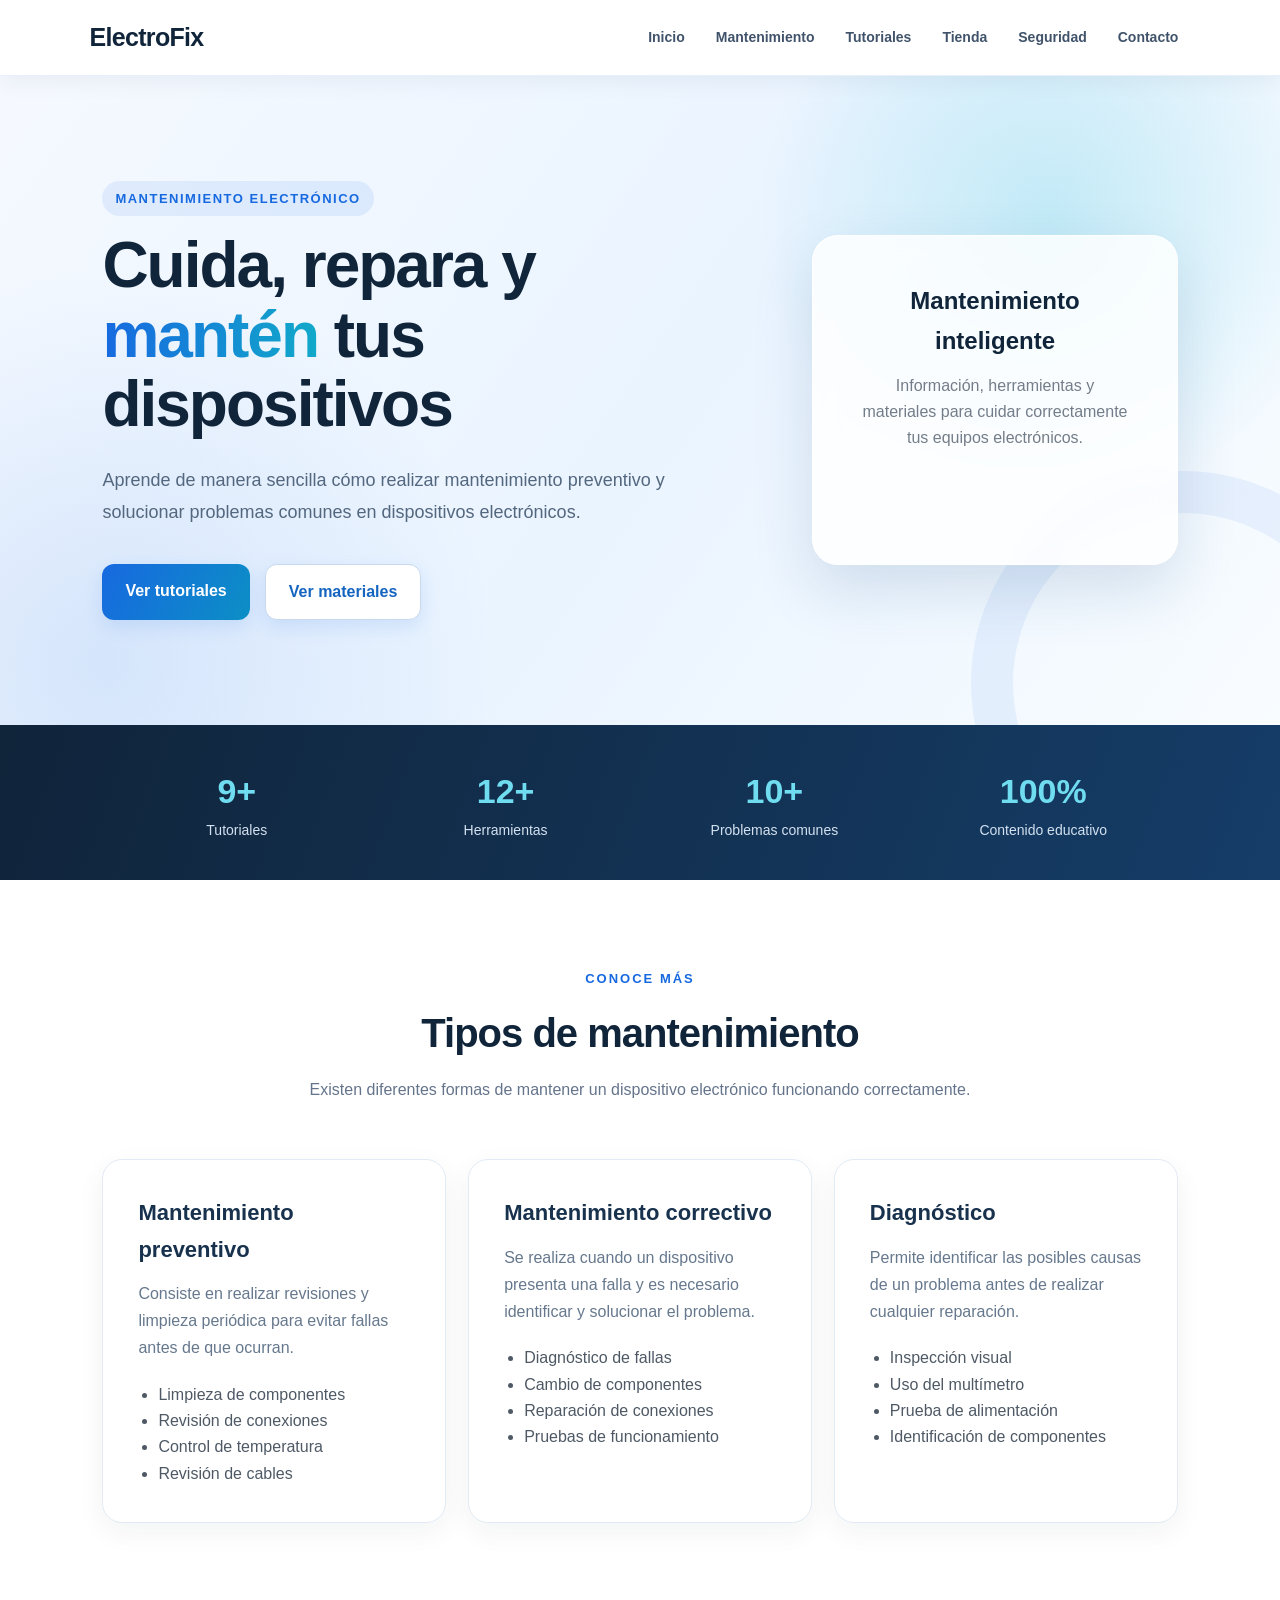
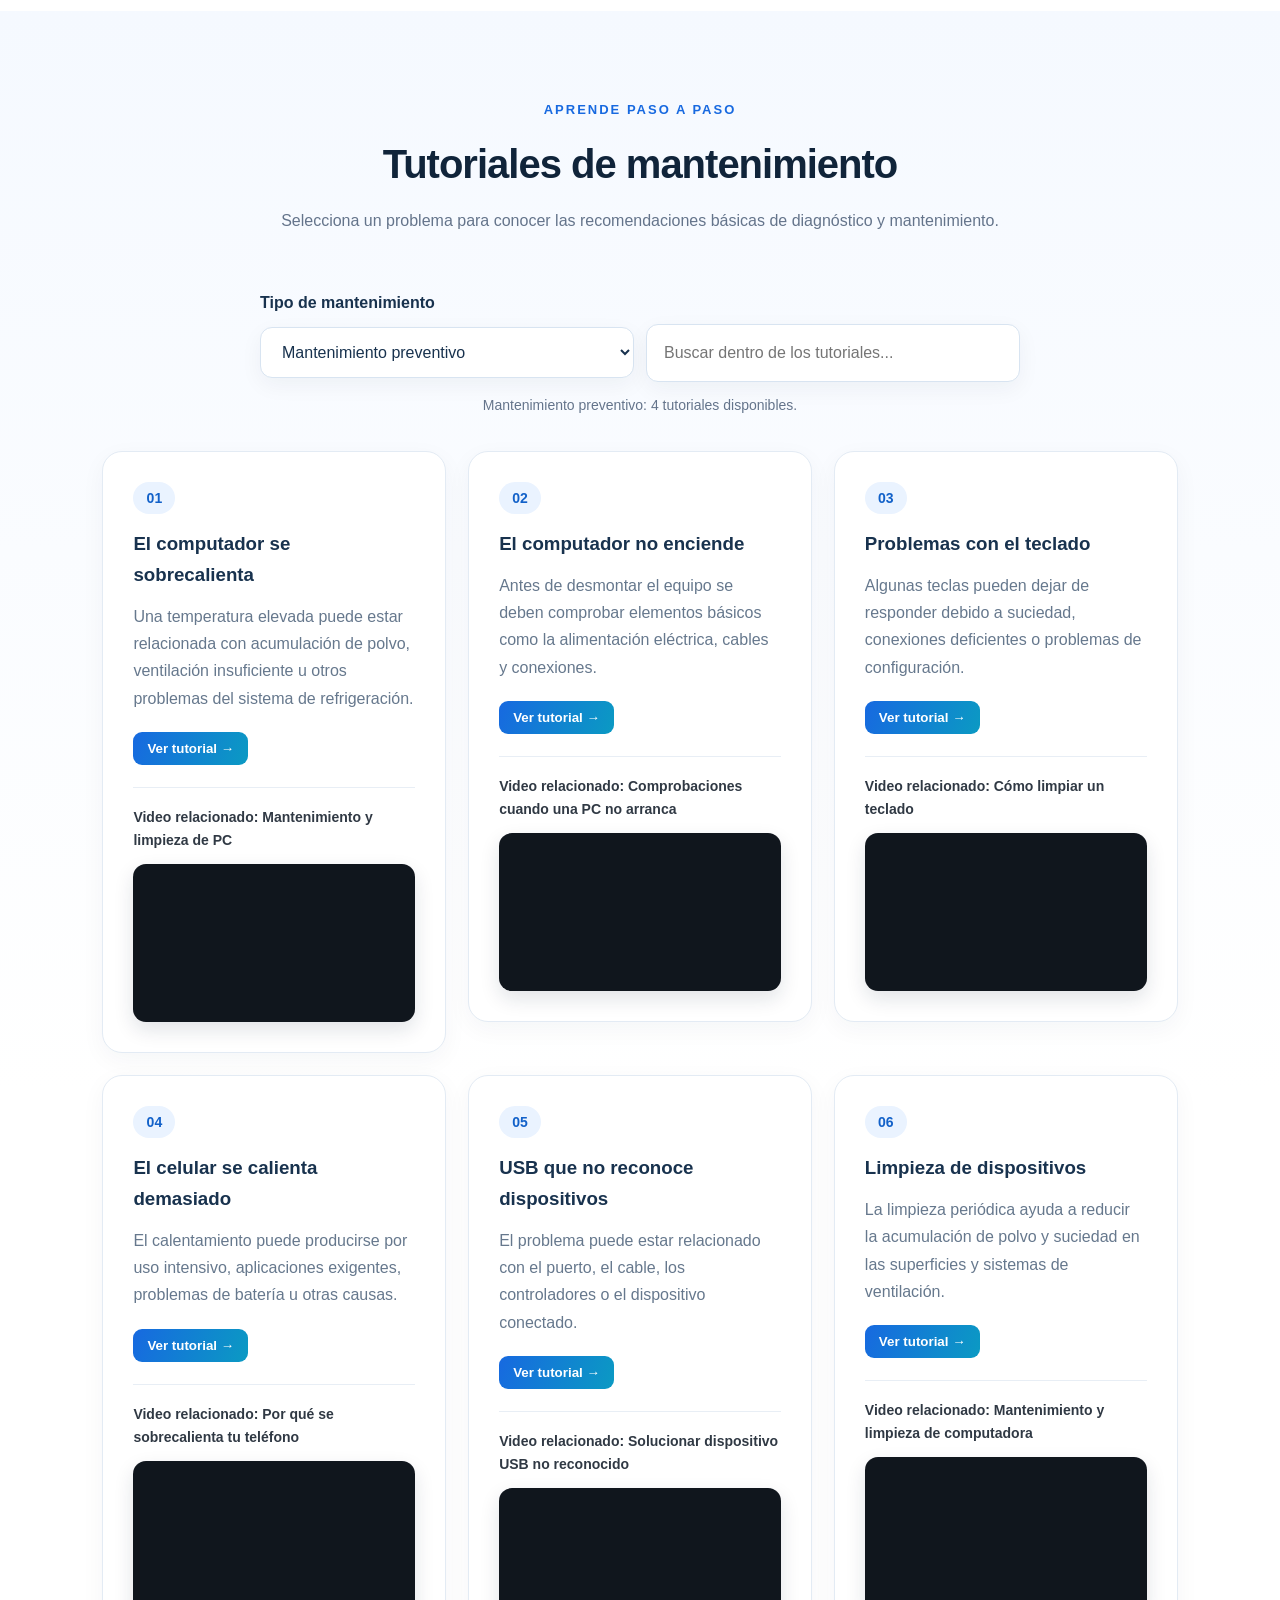
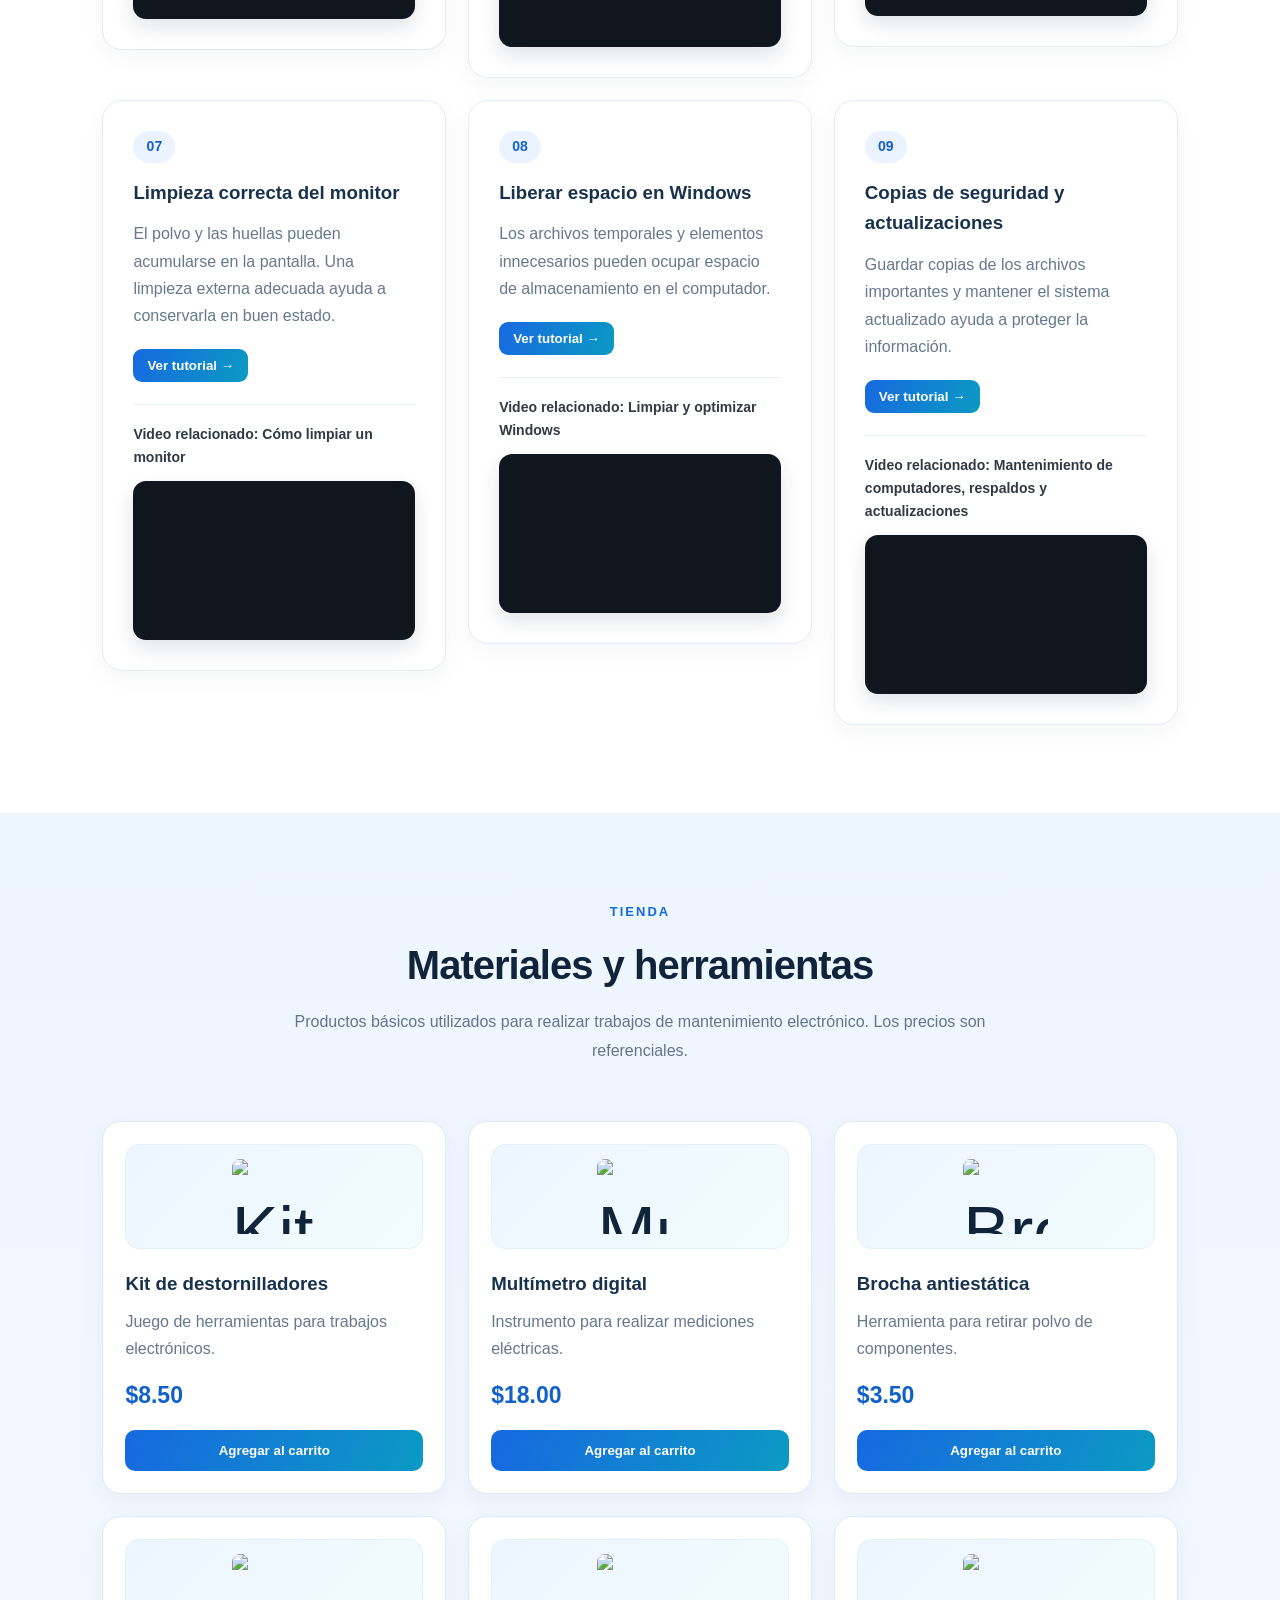
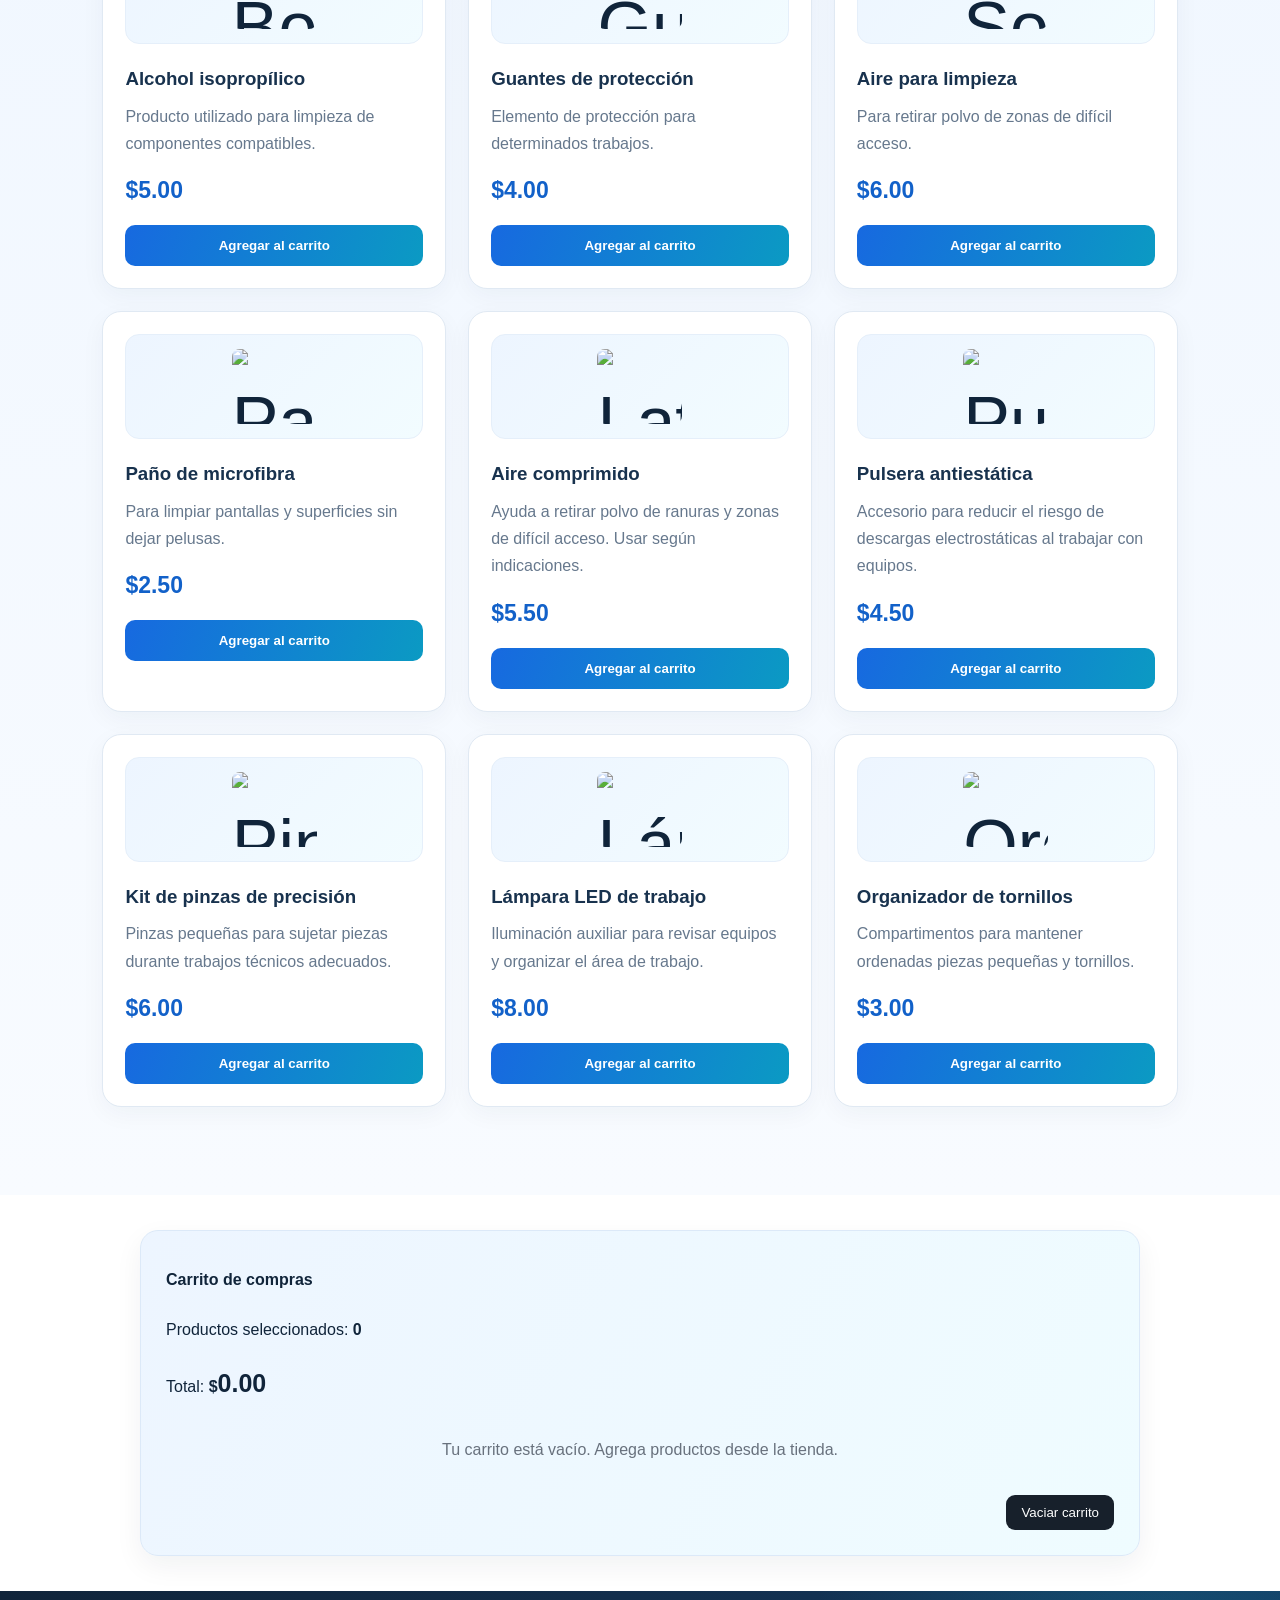
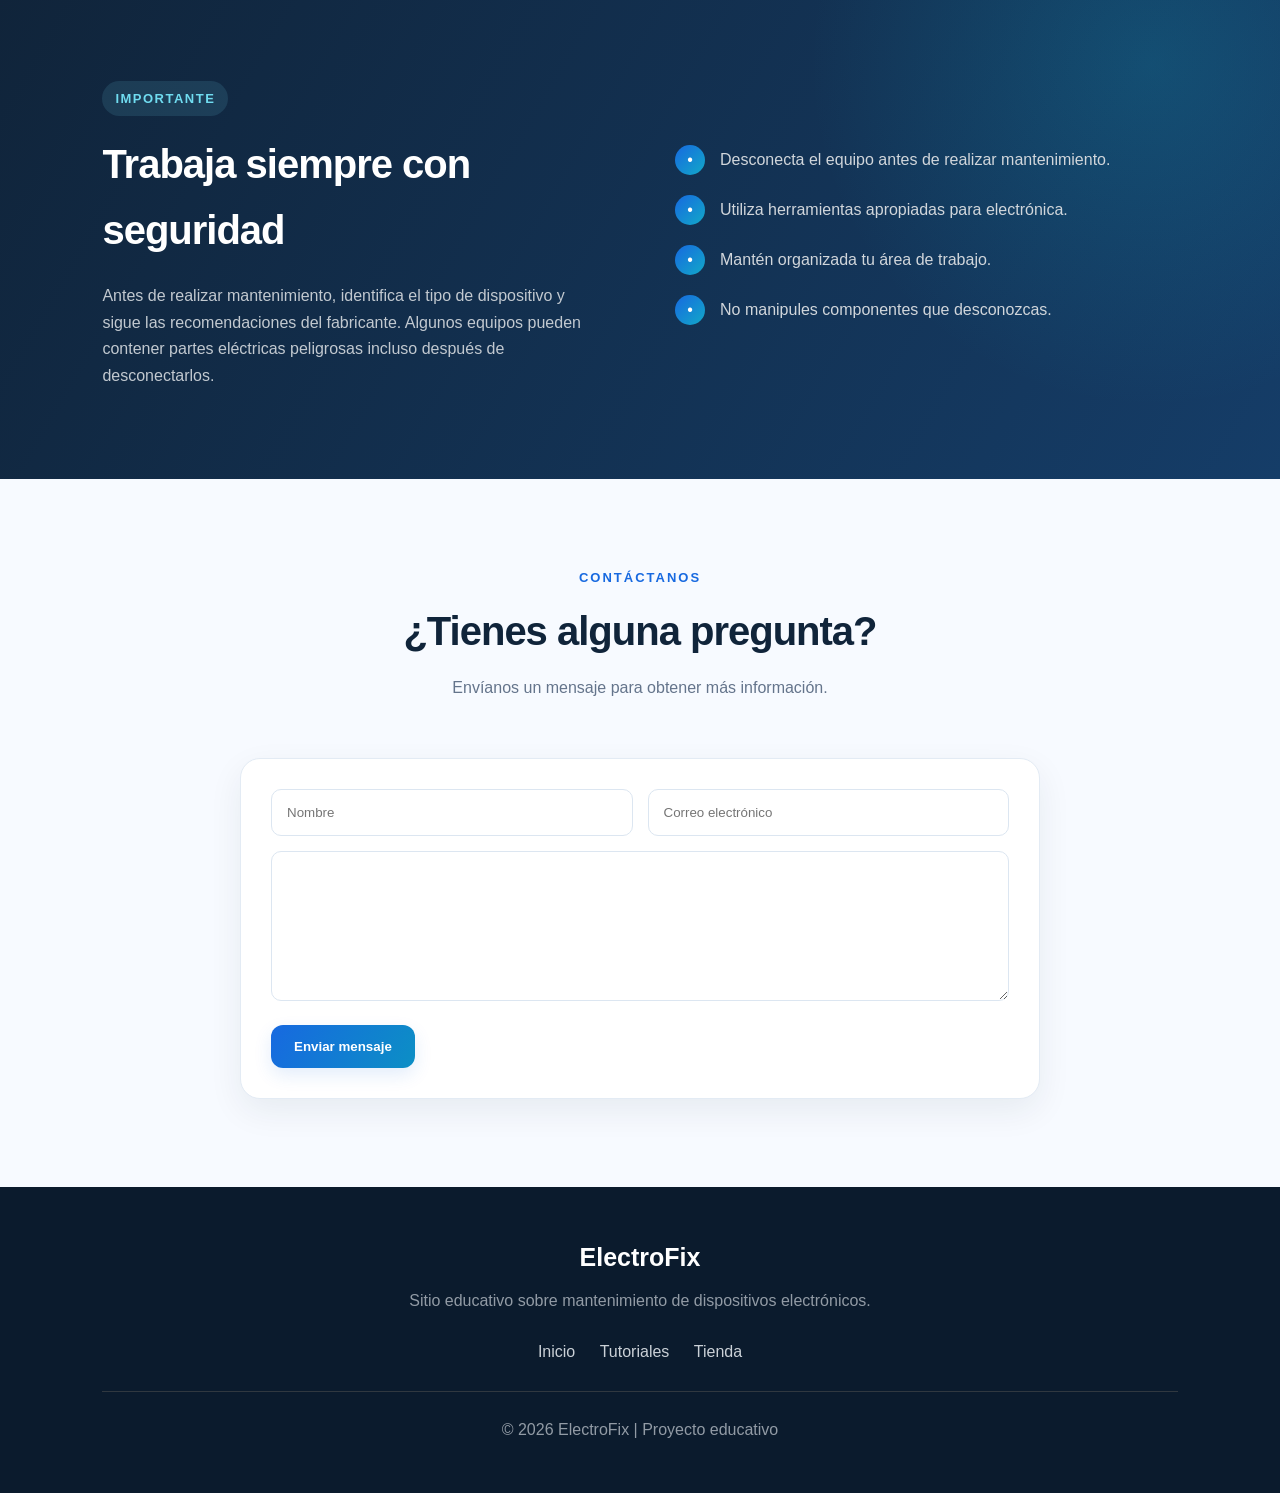
==== commit 763a3f5a: "Quita opción de selección vacía del filtro" ====
--- a/index.html
+++ b/index.html
@@ -174,8 +174,7 @@
  <div class="search-box tutorial-filters">
  <label for="filtroMantenimiento">Tipo de mantenimiento</label>
  <select id="filtroMantenimiento" onchange="filtrarTutoriales()">
-  <option value="">Selecciona un tipo de mantenimiento</option>
-  <option value="preventivo">Mantenimiento preventivo</option>
+  <option value="preventivo" selected>Mantenimiento preventivo</option>
   <option value="correctivo">Mantenimiento correctivo</option>
   <option value="todos">Mostrar todos los tutoriales</option>
  </select>
@@ -186,7 +185,7 @@
   oninput="filtrarTutoriales()"
   aria-label="Buscar tutorial por nombre"
  >
- <p id="tutorialEstado" class="tutorial-status" aria-live="polite">Selecciona mantenimiento preventivo o correctivo para ver los tutoriales correspondientes.</p>
+ <p id="tutorialEstado" class="tutorial-status" aria-live="polite">Mantenimiento preventivo: 4 tutoriales disponibles.</p>
 </div>
 
 
--- a/ElectroFix.css
+++ b/ElectroFix.css
@@ -1090,3 +1090,52 @@
     html { scroll-behavior: auto; }
     *, *::before, *::after { transition-duration: .01ms !important; animation-duration: .01ms !important; }
 }
+
+
+/* Selector de categoría para tutoriales */
+.tutorial-filters {
+    display: grid;
+    grid-template-columns: 1fr 1fr;
+    gap: 12px;
+    align-items: center;
+    max-width: 760px;
+    margin: 0 auto 34px;
+}
+.tutorial-filters label {
+    grid-column: 1 / -1;
+    color: #18324e;
+    font-weight: 700;
+    margin-bottom: -5px;
+}
+.tutorial-filters select,
+.tutorial-filters input {
+    width: 100%;
+    min-width: 0;
+    margin: 0;
+    padding: 15px 17px;
+    border: 1px solid #d8e4f1;
+    border-radius: 12px;
+    background: #fff;
+    color: #18324e;
+    font: inherit;
+    box-shadow: 0 7px 22px rgba(16,36,58,.05);
+}
+.tutorial-filters select:focus,
+.tutorial-filters input:focus {
+    outline: none;
+    border-color: #1769e0;
+    box-shadow: 0 0 0 4px rgba(23,105,224,.10);
+}
+.tutorial-status {
+    grid-column: 1 / -1;
+    margin: 0;
+    color: #64748b;
+    text-align: center;
+    font-size: 14px;
+}
+.tutorial[hidden] { display: none !important; }
+@media (max-width: 600px) {
+    .tutorial-filters { grid-template-columns: 1fr; }
+    .tutorial-filters label,
+    .tutorial-status { grid-column: 1; }
+}
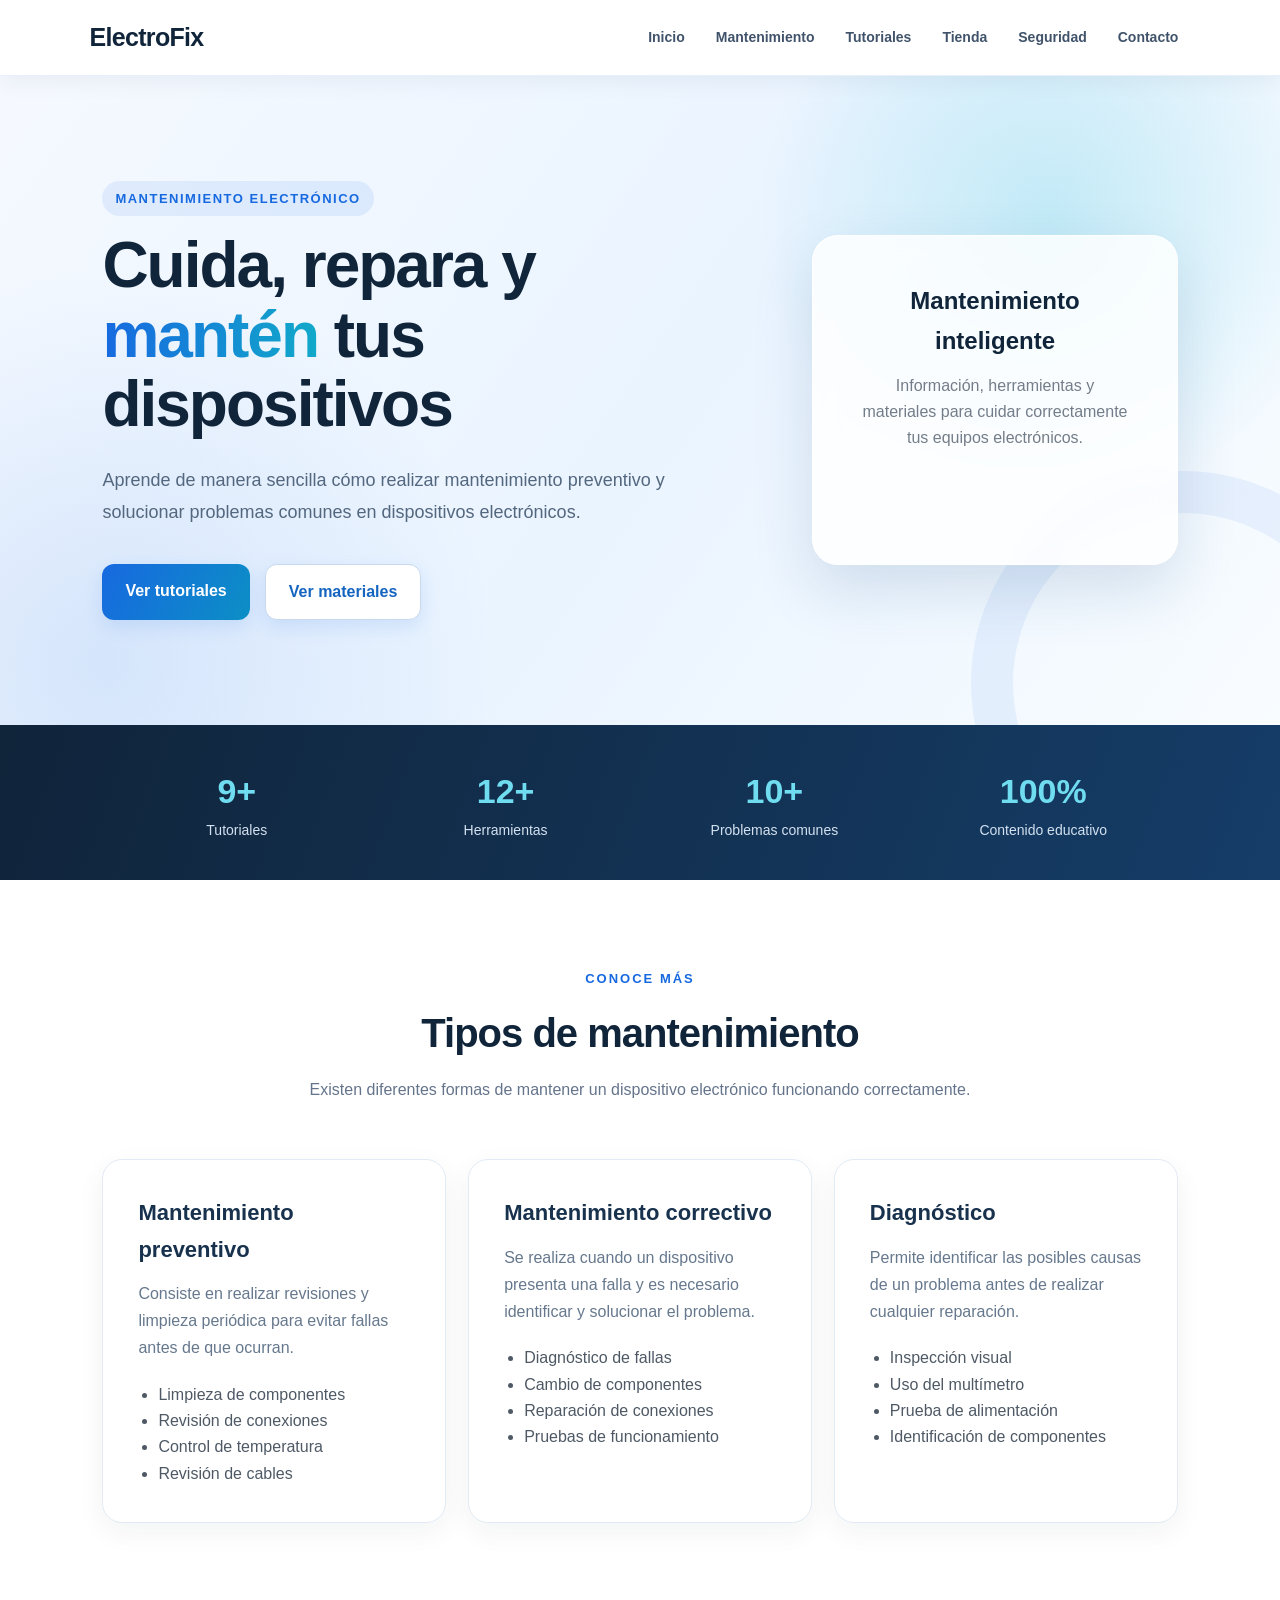
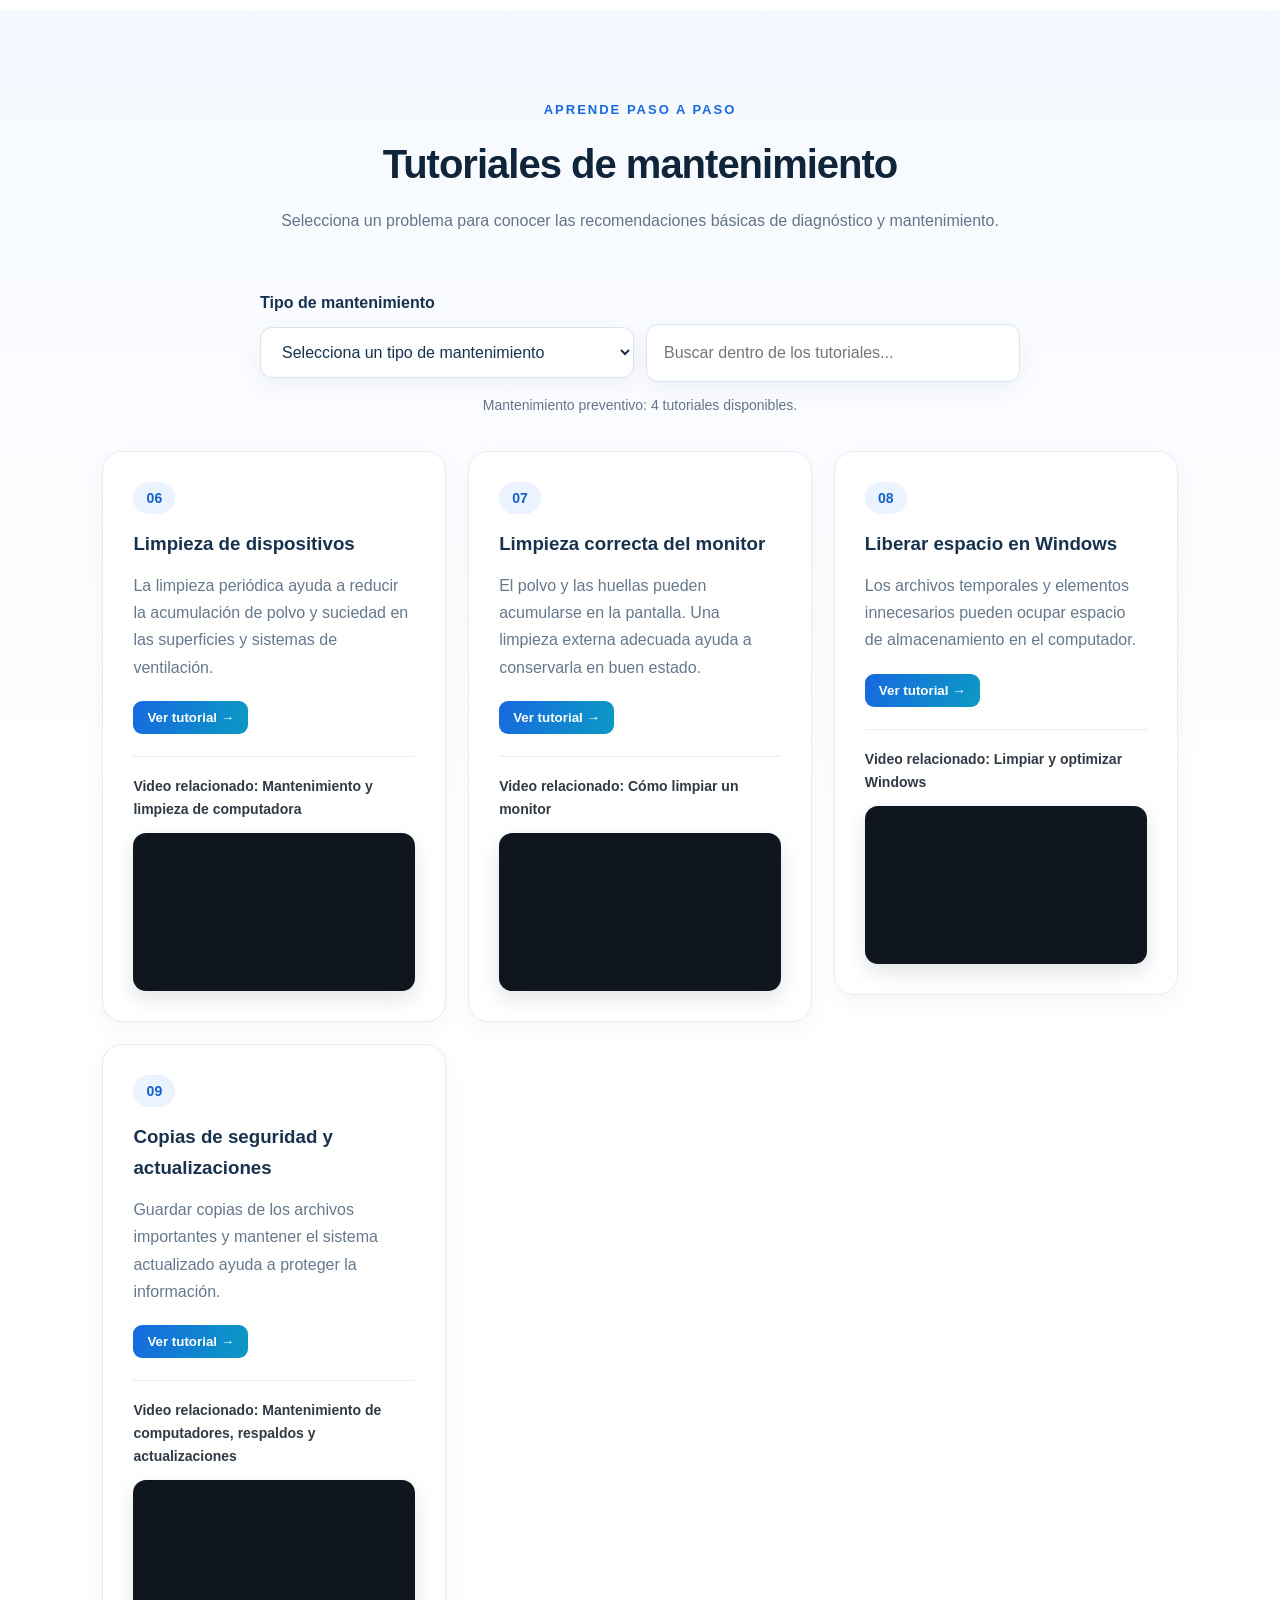
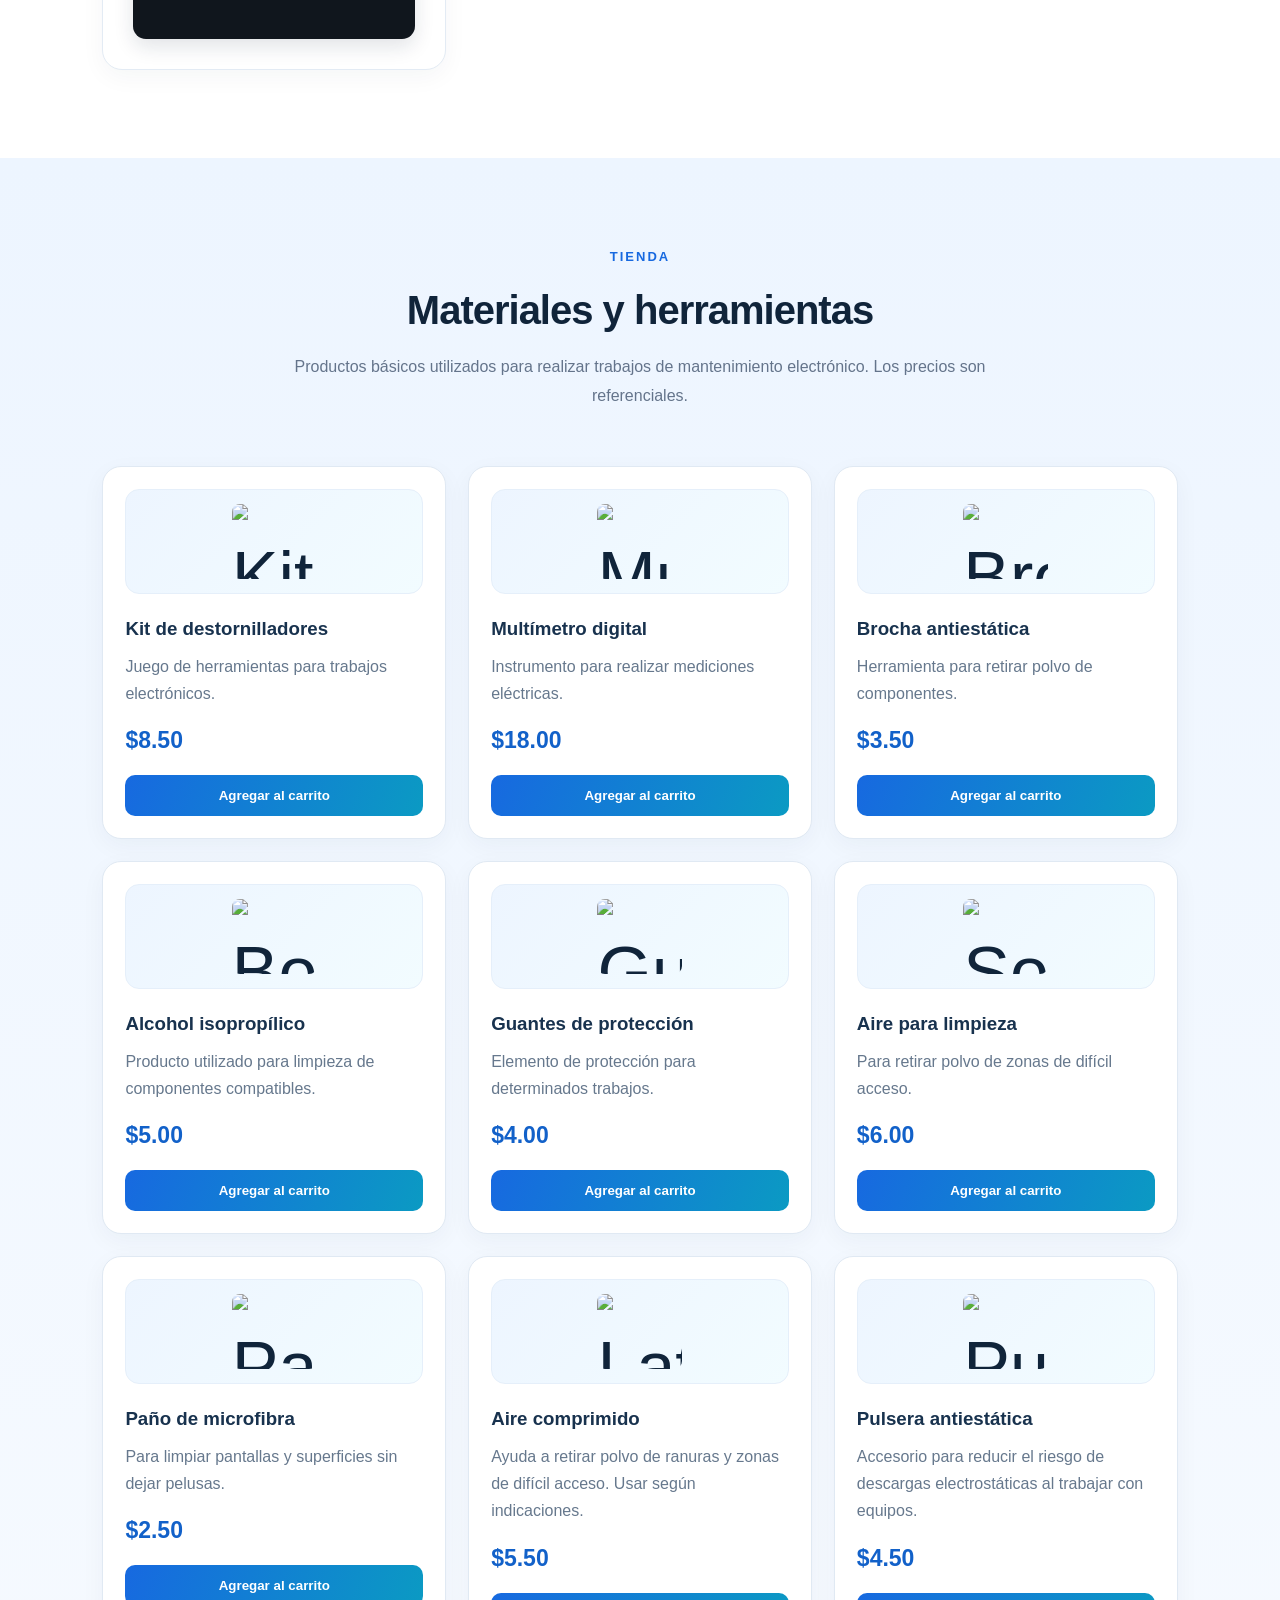
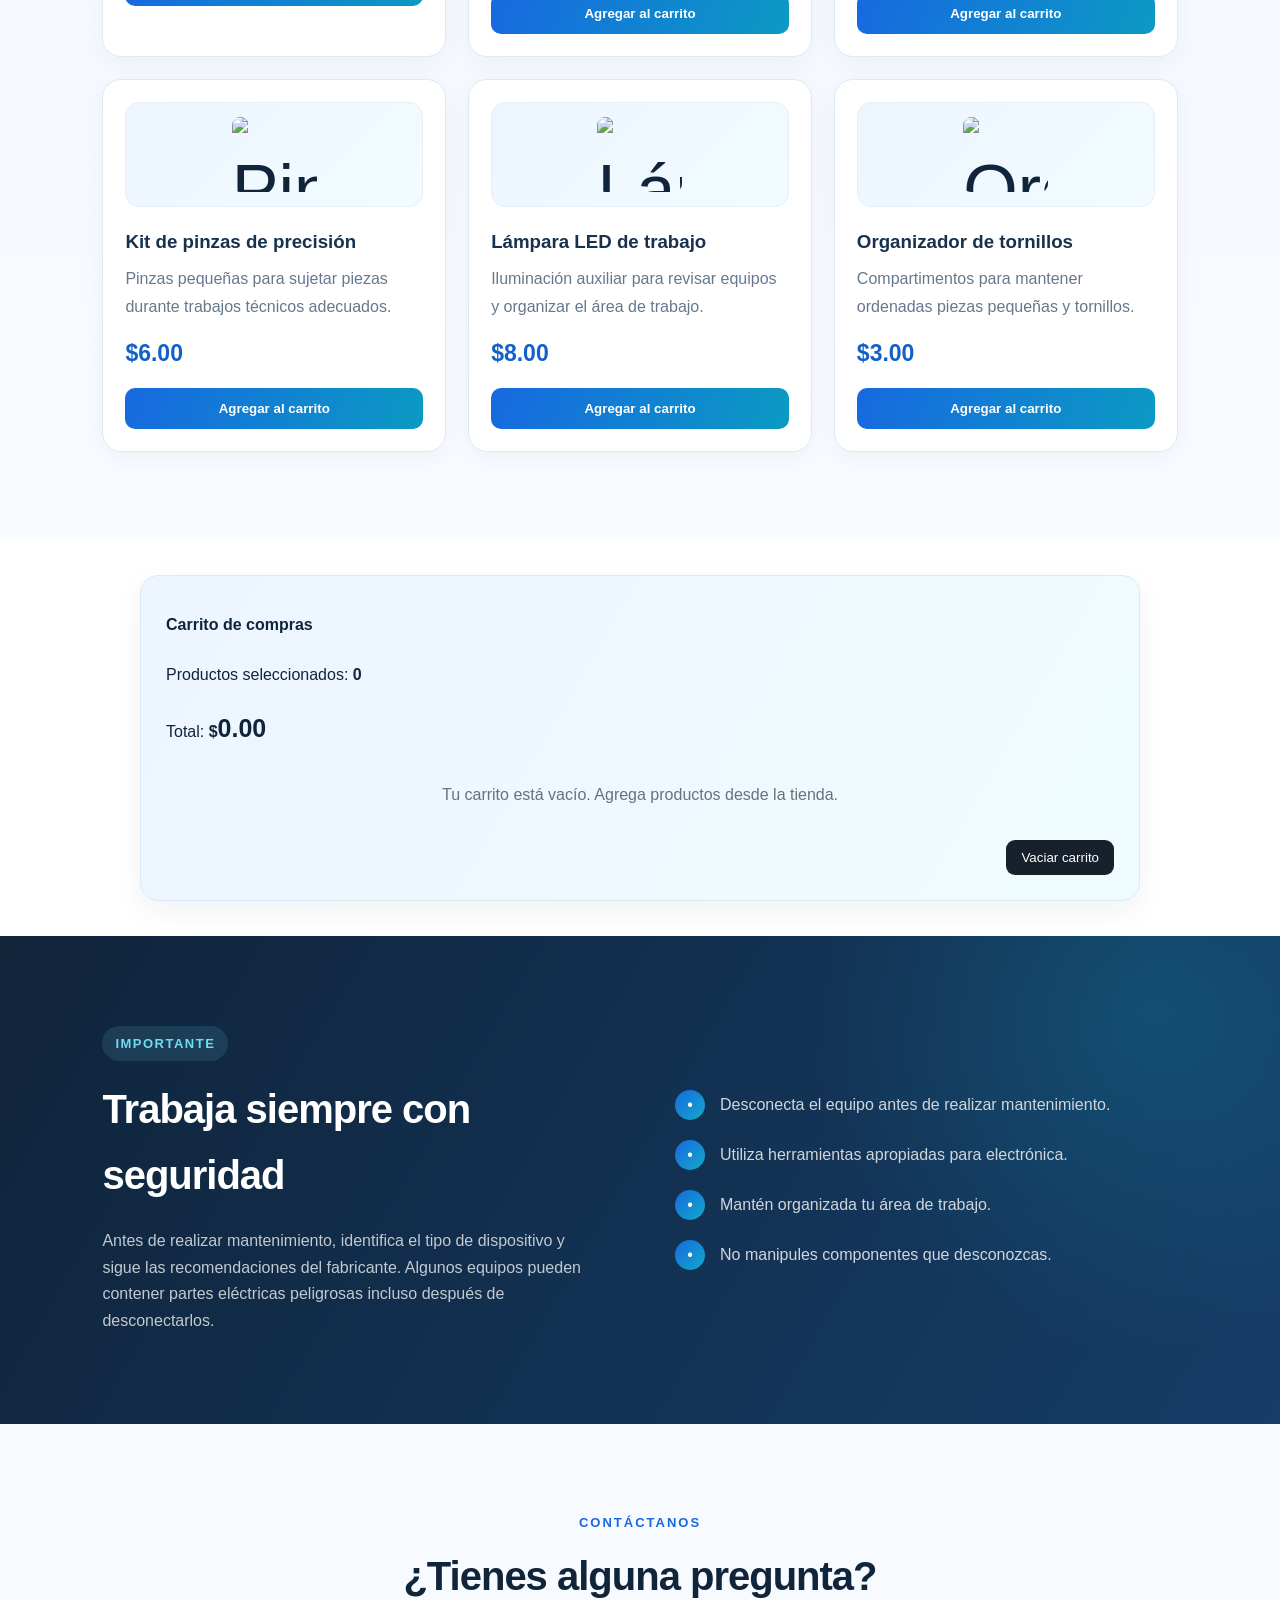
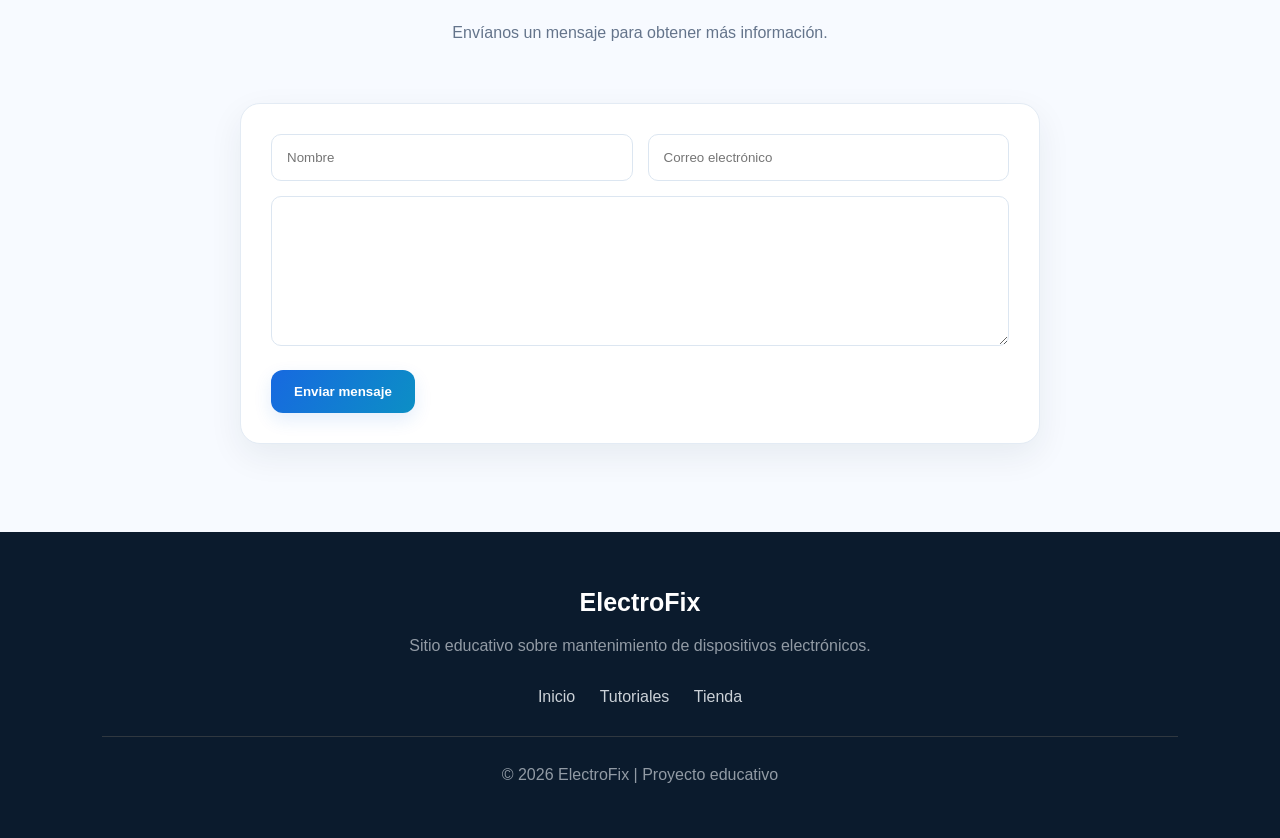
==== commit a9f59924: "Usa texto de selección como placeholder del filtro" ====
--- a/index.html
+++ b/index.html
@@ -173,8 +173,8 @@
 
  <div class="search-box tutorial-filters">
  <label for="filtroMantenimiento">Tipo de mantenimiento</label>
- <select id="filtroMantenimiento" onchange="filtrarTutoriales()">
-  <option value="preventivo" selected>Mantenimiento preventivo</option>
+ <select id="filtroMantenimiento" onchange="filtrarTutoriales()" aria-label="Selecciona un tipo de mantenimiento">
+  <option value="preventivo" selected>Selecciona un tipo de mantenimiento</option>
   <option value="correctivo">Mantenimiento correctivo</option>
   <option value="todos">Mostrar todos los tutoriales</option>
  </select>
